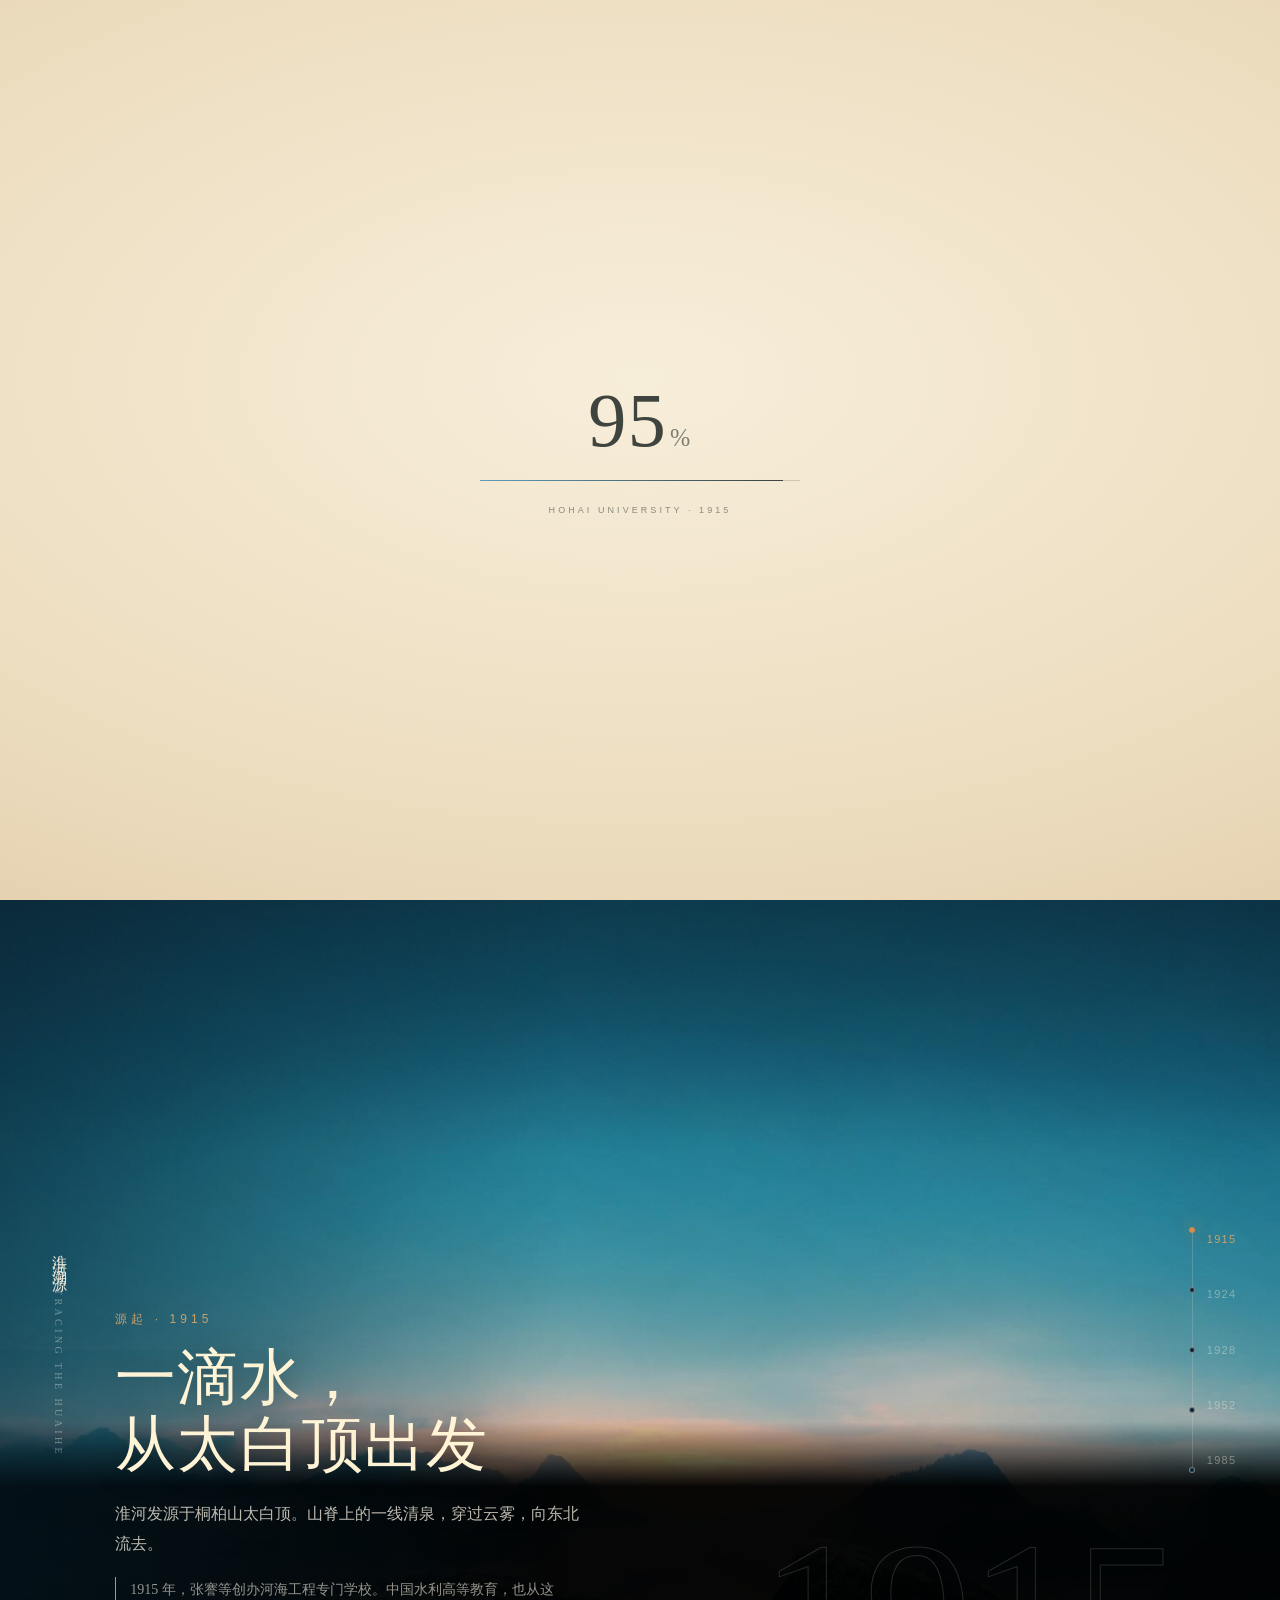
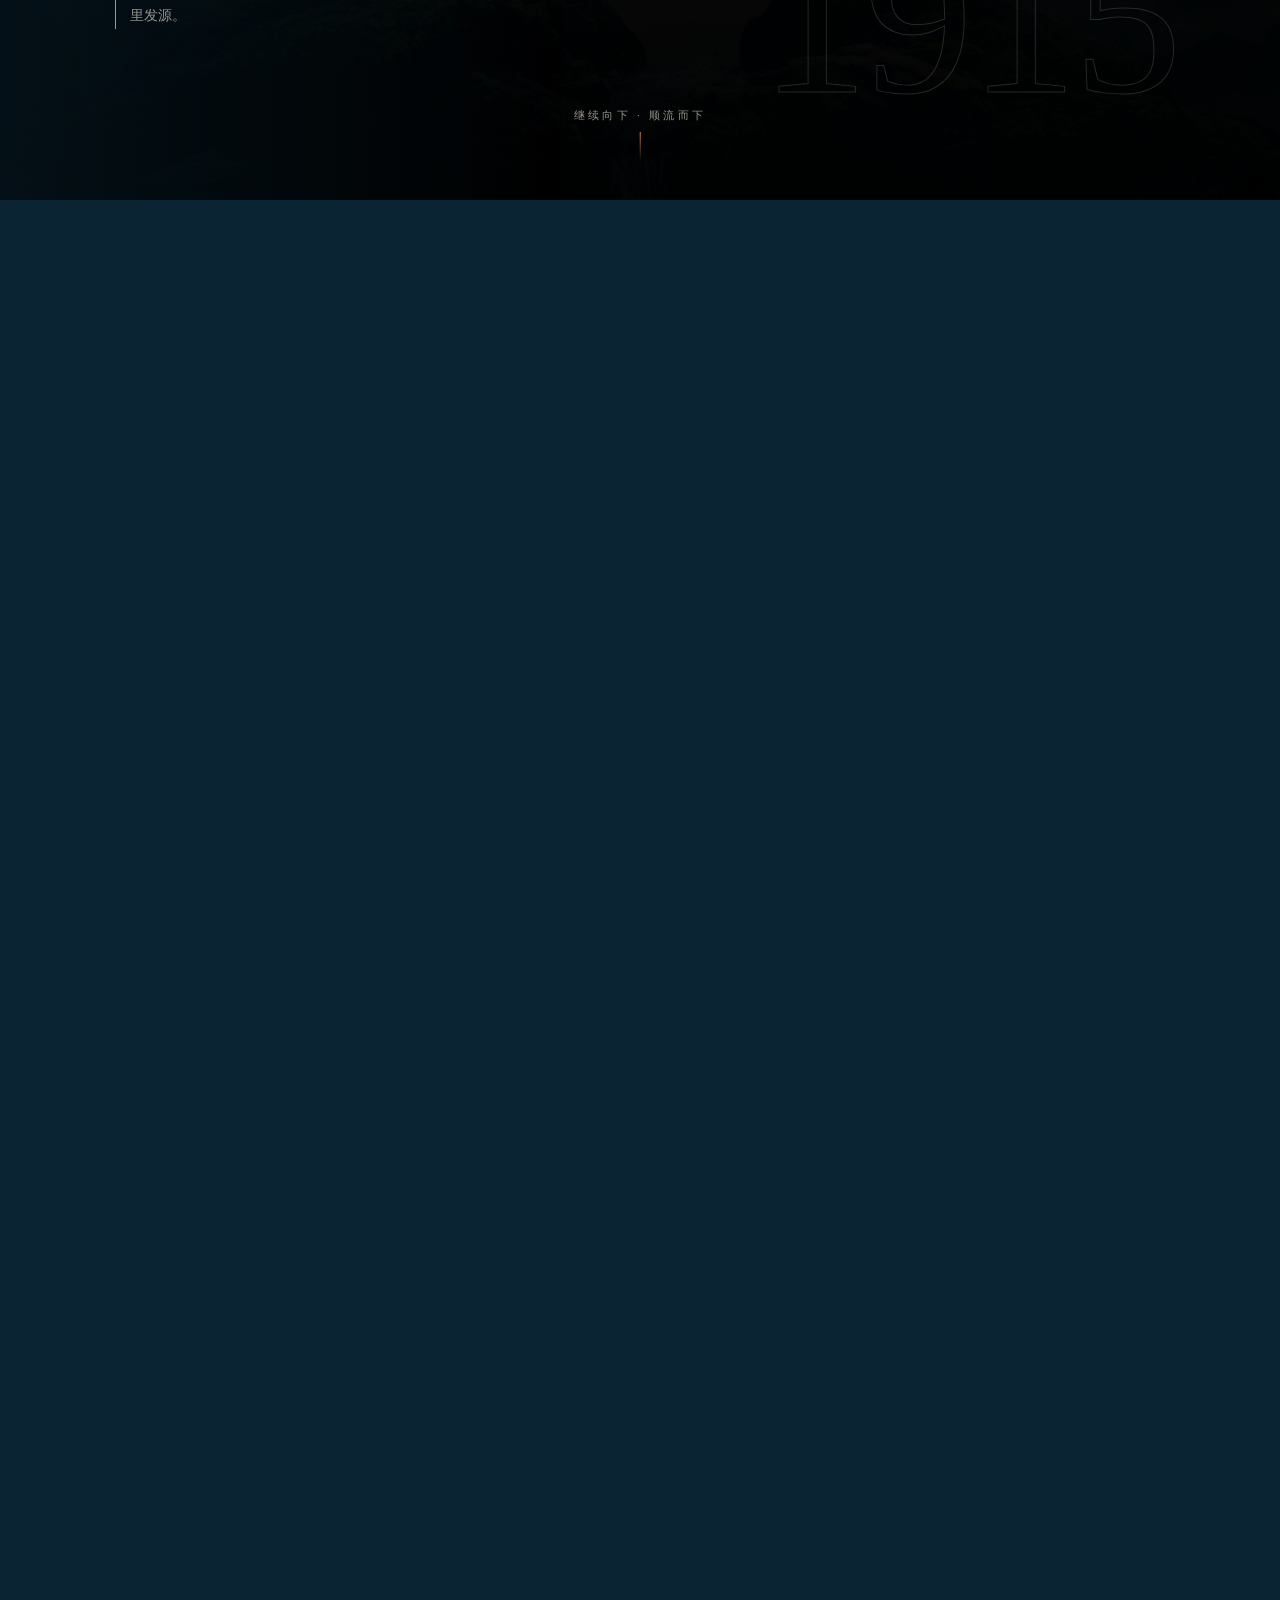
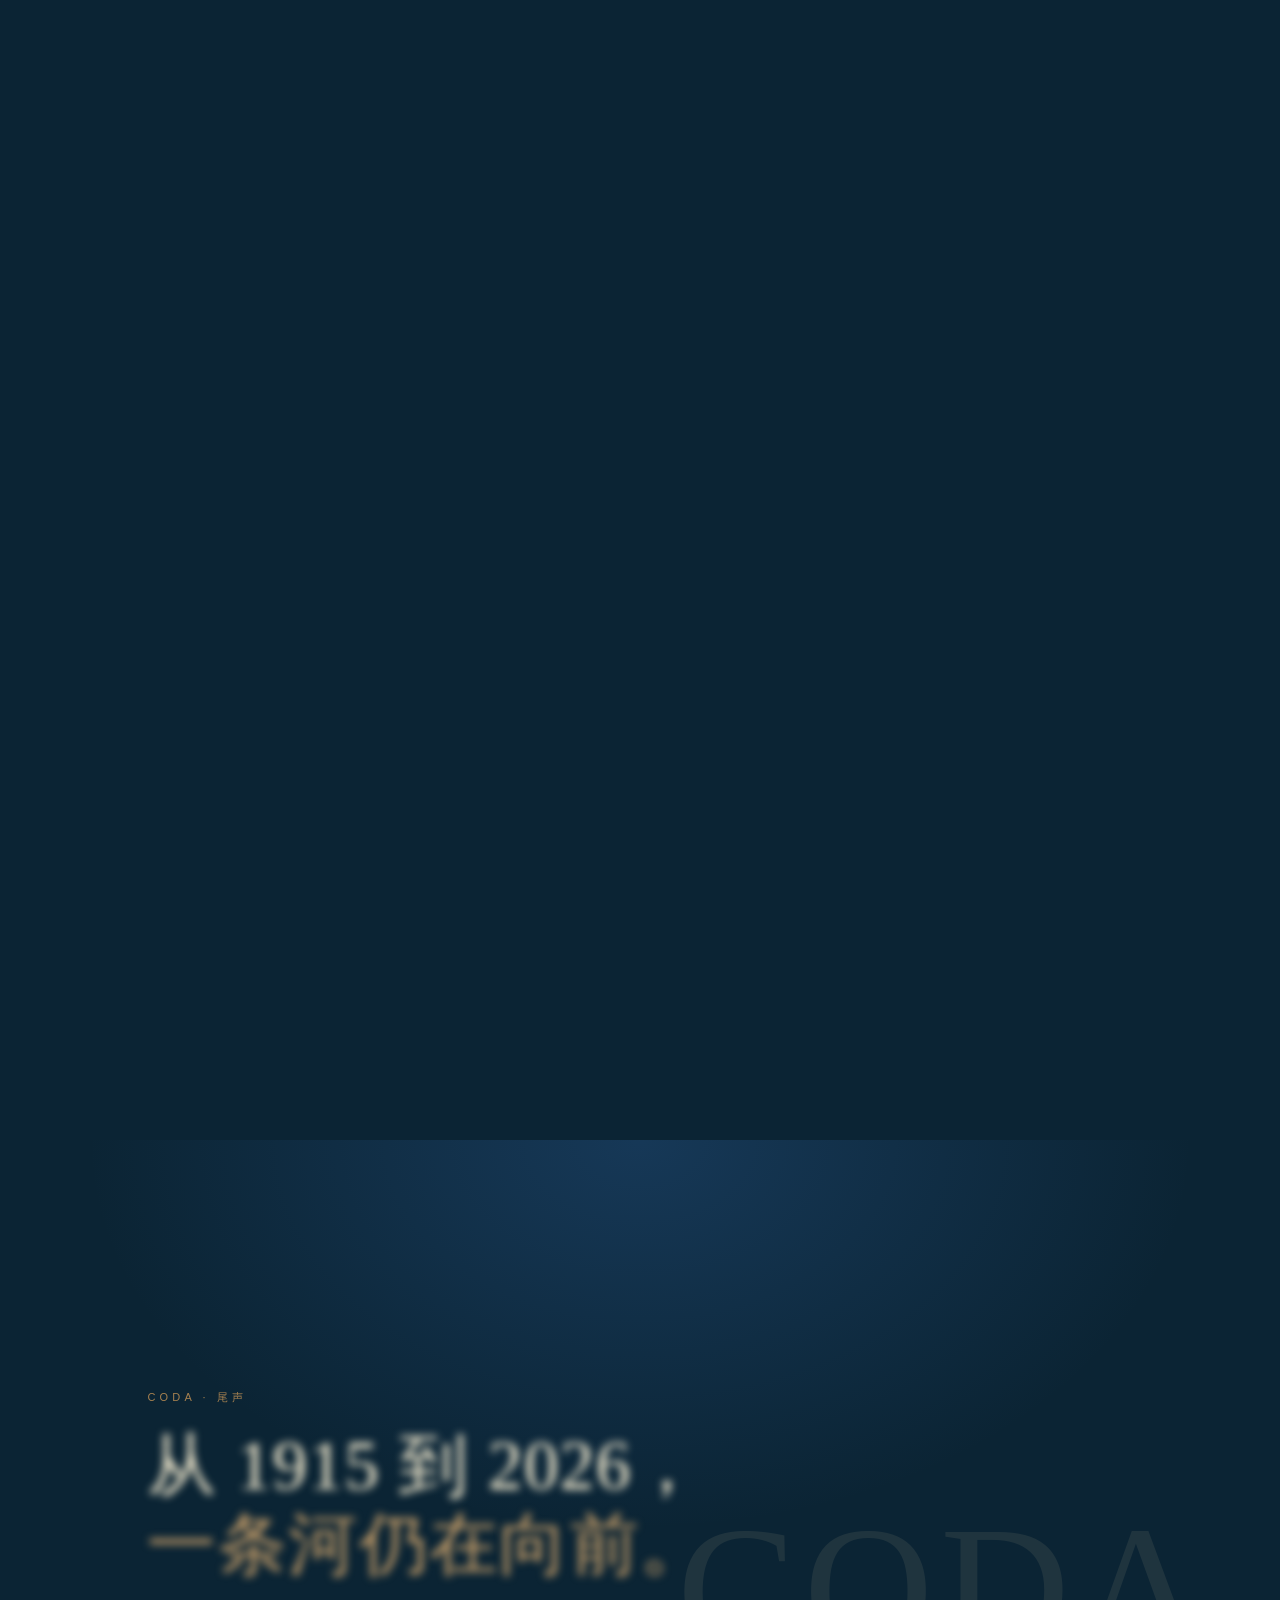
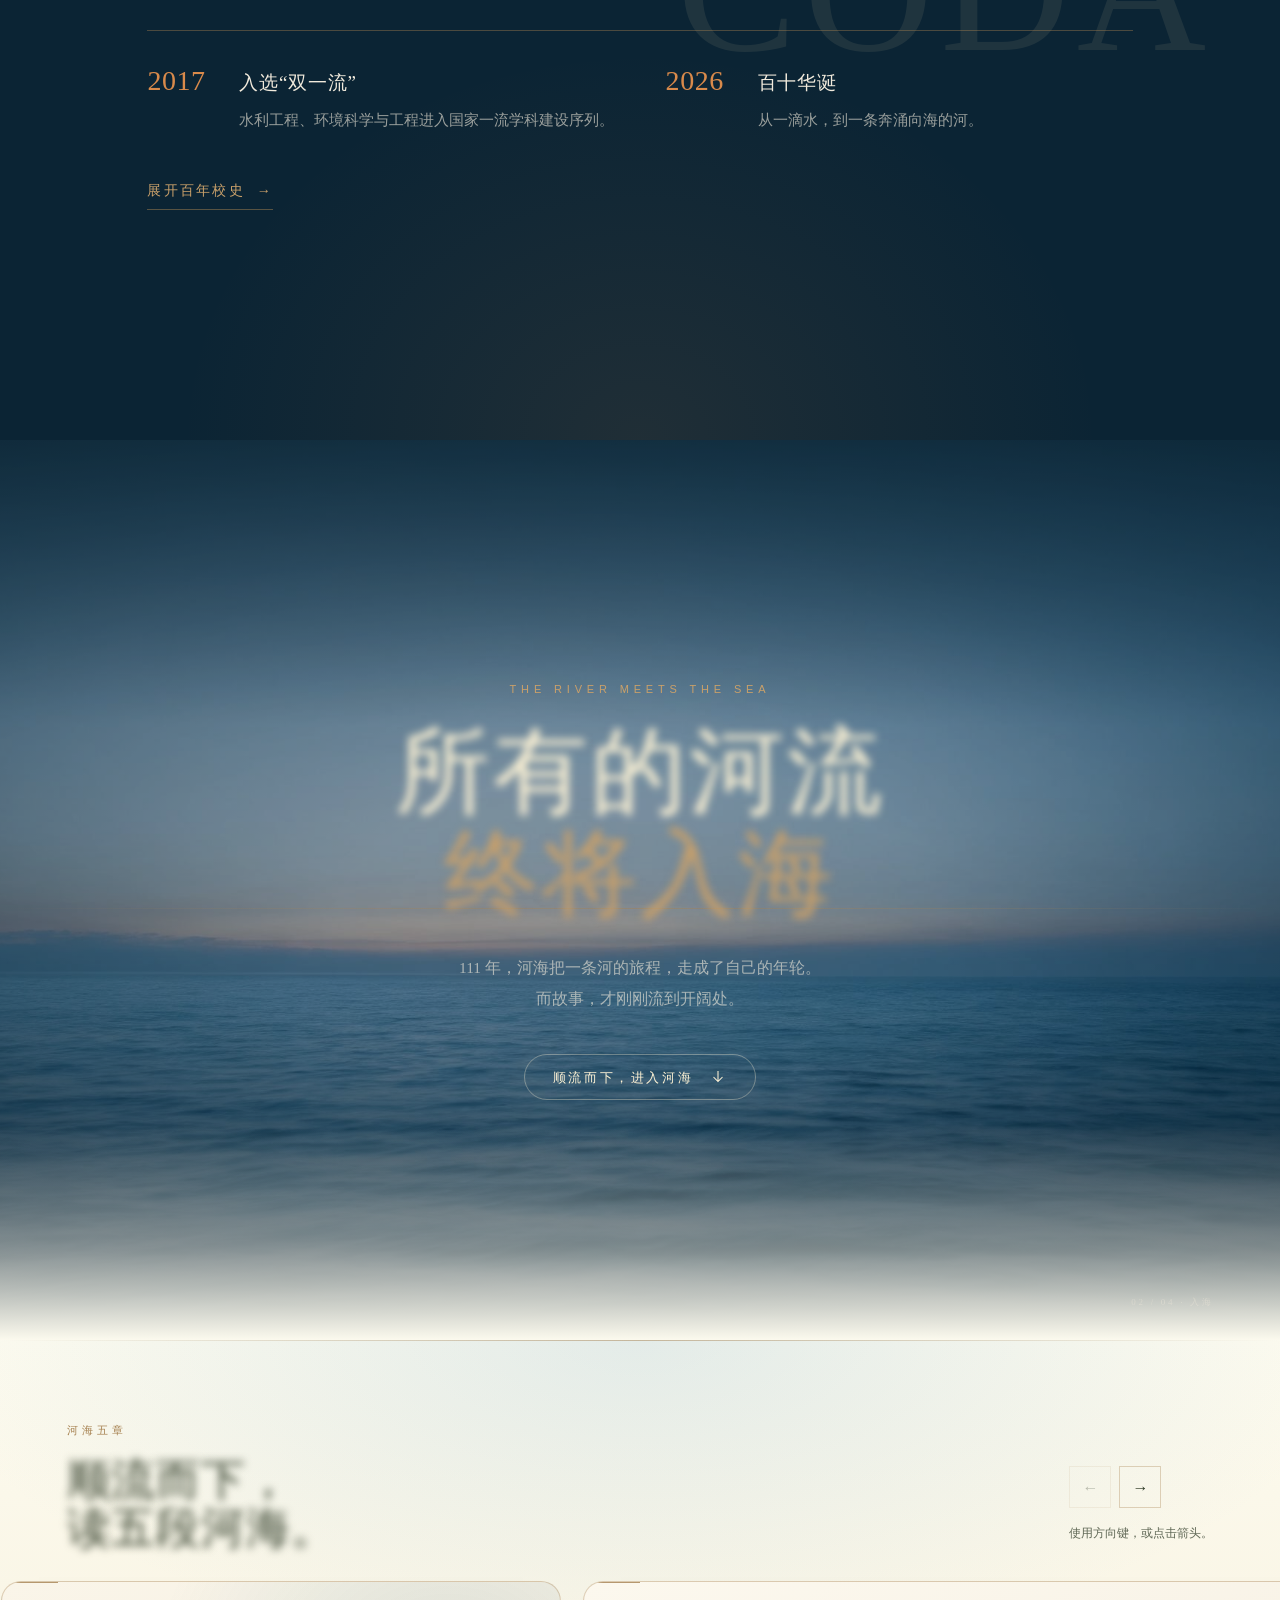
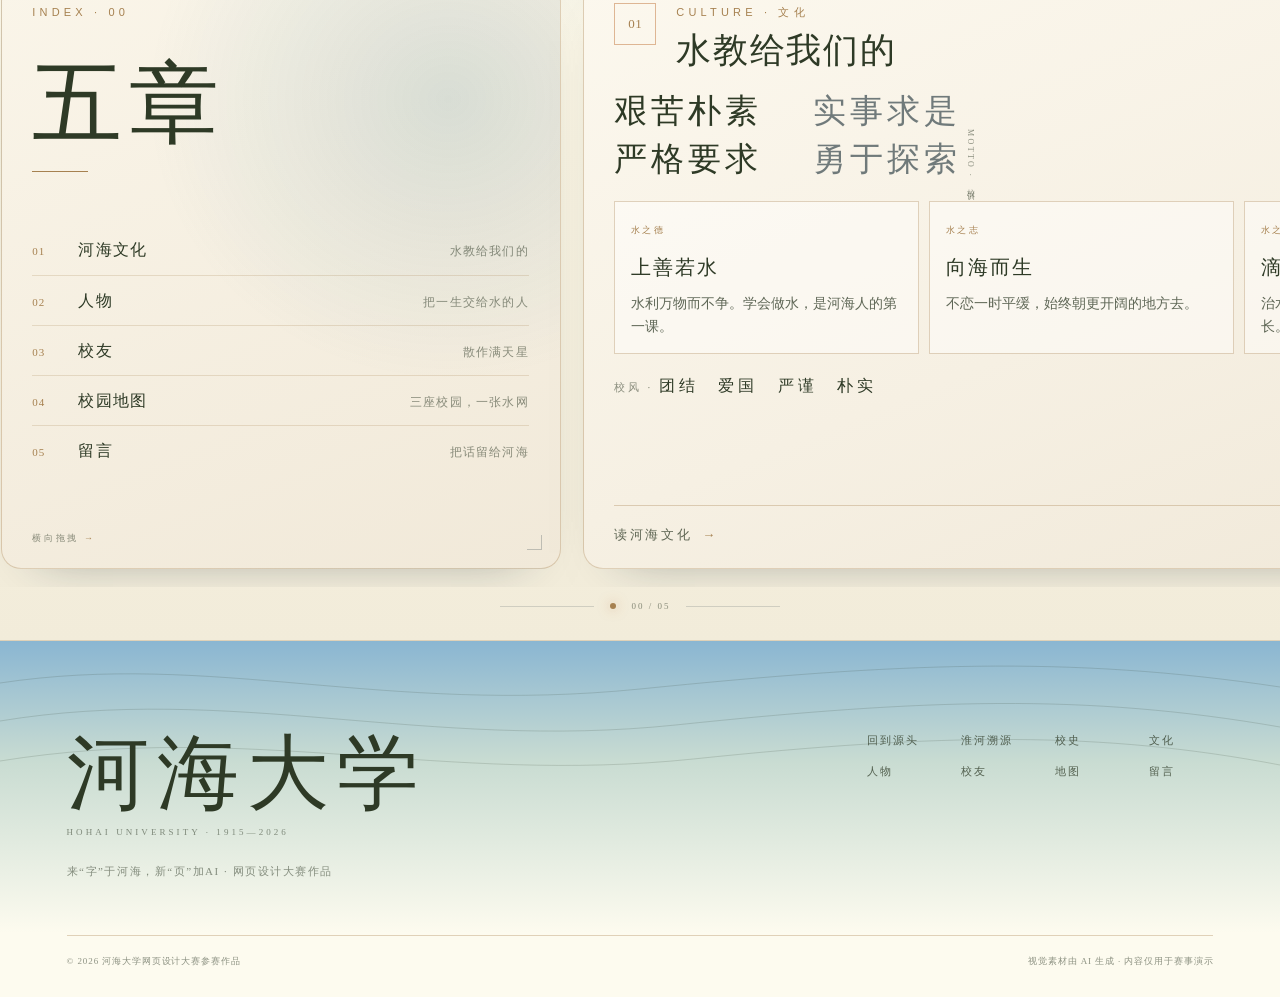
==== index.html @ 05094f61 "fix: 留言板块嵌入模式重新显示河海大学标志" ====
﻿<!DOCTYPE html>
<html lang="zh-CN">
<head>
<meta charset="UTF-8">
<meta name="viewport" content="width=device-width, initial-scale=1, viewport-fit=cover">
<title>河海大学 · 百十河海，向海而生</title>
<meta name="description" content="来『字』于河海，新『页』加AI。以淮河溯源为叙事主线，用一条河的旅程，讲述河海大学百十年的来路与去向。">
<meta name="theme-color" content="#06131c">
<link rel="icon" href="assets/img/emblem.png" type="image/png">
<link rel="stylesheet" href="assets/css/style.css?v=20261107h">
<link rel="stylesheet" href="assets/css/ripple-ui.css">
</head>
<body>

<div class="grain" aria-hidden="true"></div>

<!-- 开场数字加载进度 -->
<div class="intro-loader" id="introLoader" aria-hidden="true">
  <p class="loader-num"><span id="loaderNum">0</span><em>%</em></p>
  <span class="loader-line"><i id="loaderBar"></i></span>
  <p class="loader-label">HOHAI UNIVERSITY · 1915</p>
</div>

<header class="site-head" id="siteHead">
  <a class="brand" href="#intro" data-home aria-label="河海大学 首页">
    <img class="brand-seal" src="assets/img/emblem-white.png" alt="" aria-hidden="true">
    <img class="brand-lockup" src="assets/img/lockup-white.png" alt="河海大学 HOHAI UNIVERSITY">
  </a>

  <nav class="site-nav" id="siteNav" aria-label="主导航">
    <a href="#intro" data-nav="intro" data-home>首页</a>
    <a href="#journey" data-nav="journey">溯流</a>
    <a href="#coda" data-nav="history">校史</a>
    <a href="#panels" data-nav="culture" data-panel="1">文化</a>
    <a href="#panels" data-nav="people" data-panel="2">人物</a>
    <a href="#panels" data-nav="alumni" data-panel="3">校友</a>
    <a href="#panels" data-nav="map" data-panel="4">地图</a>
    <a href="#panels" data-nav="guestbook" data-panel="5">留言</a>
  </nav>

  <button class="nav-toggle" id="navToggle" aria-label="打开导航" aria-expanded="false">
    <span></span><span></span>
  </button>
</header>

<main>

  <!-- ============ 开屏：加载进度 → 预渲染开场视频 → 标题弹入 ============ -->
  <section class="intro" id="intro" aria-label="开屏">
    <div class="intro-paper" aria-hidden="true"></div>

    <!-- 预渲染开场视频：铅笔稿 → 白模 → 实景；播放结束停在最后一帧 -->
    <div class="intro-video-wrap" aria-hidden="true">
      <video class="intro-video" id="introVideo" muted playsinline preload="auto"
             poster="assets/img/opening-poster.jpg" disablepictureinpicture>
        <source src="assets/video/opening.mp4" type="video/mp4">
      </video>
    </div>

    <!-- 收官：视频末帧之上，校门实景照片缓缓渐显 -->
    <div class="intro-still" aria-hidden="true">
      <img src="assets/img/gate-photo.jpg" alt="">
    </div>

    <!-- 景深：取景带上下虚化 + 暗角，保留早期版本的浅景深观感 -->
    <div class="intro-dof" aria-hidden="true"></div>

    <!-- 校门前广场的水波纹：透视压扁的椭圆涟漪环 -->
    <div class="intro-plaza" aria-hidden="true">
      <span style="--cx:38%;--cy:2%;--d:0s"></span>
      <span style="--cx:52%;--cy:10%;--d:.5s"></span>
      <span style="--cx:47%;--cy:16%;--d:.9s"></span>
      <span style="--cx:56%;--cy:6%;--d:1.8s"></span>
      <span style="--cx:60%;--cy:22%;--d:2.3s"></span>
      <span style="--cx:65%;--cy:28%;--d:2.7s"></span>
      <span style="--cx:43%;--cy:38%;--d:3.5s"></span>
    </div>

    <h1 class="intro-wordmark">HOHAI UNIVERSITY</h1>

    <div class="intro-foot">
      <p class="intro-meta">01 / 04 · 溯源</p>
    </div>
  </section>

  <!-- ============ 淮河溯源：滚动叙事 ============ -->
  <section class="journey" id="journey" aria-label="淮河溯源叙事">
    <div class="journey-sticky">

      <div class="scene-stack" aria-hidden="true">
        <div class="scene is-on" data-scene="0" style="background-image:url('assets/img/scene-source.jpg')"></div>
        <div class="scene" data-scene="1" style="background-image:url('assets/img/scene-mountain.jpg')"></div>
        <div class="scene" data-scene="2" style="background-image:url('assets/img/scene-town.jpg')"></div>
        <div class="scene" data-scene="3" style="background-image:url('assets/img/scene-delta.jpg')"></div>
        <div class="scene" data-scene="4" style="background-image:url('assets/img/sea.jpg')"></div>
      </div>

      <canvas id="water" class="water" aria-hidden="true"></canvas>
      <div class="journey-vignette" aria-hidden="true"></div>

      <div class="chapter-mark" aria-hidden="true">
        <span class="chapter-cn">淮河溯源</span>
        <span class="chapter-en">TRACING THE HUAIHE</span>
      </div>

      <div class="scene-copies" id="sceneCopies">
        <article class="scene-copy is-on" data-copy="0">
          <p class="eyebrow">源起 · 1915</p>
          <h2 data-split>一滴水，<br>从太白顶出发</h2>
          <p class="lede" data-split data-split-delay="220">淮河发源于桐柏山太白顶。山脊上的一线清泉，穿过云雾，向东北流去。</p>
          <p class="note">1915 年，张謇等创办河海工程专门学校。中国水利高等教育，也从这里发源。</p>
        </article>

        <article class="scene-copy" data-copy="1">
          <p class="eyebrow">奔流 · 1924</p>
          <h2 data-split>河出伏流，<br>一泻千里</h2>
          <p class="lede" data-split data-split-delay="220">水穿过山谷，汇入支流。一条河真正成为一条河，是在它学会汇聚之后。</p>
          <p class="note">1924 年，学校改名为河海工科大学，成为中国第一所培养水利人才的高等工科大学。</p>
        </article>

        <article class="scene-copy" data-copy="2">
          <p class="eyebrow">汇流 · 1928</p>
          <h2 data-split>大江大河，<br>各有其源</h2>
          <p class="lede" data-split data-split-delay="220">河到了城下，速度慢下来。它开始记住岸边的灯，和灯下的人。</p>
          <p class="note">1928 年，学校并入国立中央大学并设水利系。水利教育的血脉，在综合大学里继续奔流。</p>
        </article>

        <article class="scene-copy" data-copy="3">
          <p class="eyebrow">汇聚 · 1952</p>
          <h2 data-split>百川归海，<br>支流成主流</h2>
          <p class="lede" data-split data-split-delay="220">河汊散开，芦苇起伏。淡水与咸水相遇的地方，是所有支流重新汇合的地方。</p>
          <p class="note">1952 年全国院系调整，多所高校水利系汇聚南京，华东水利学院由此成立。</p>
        </article>

        <article class="scene-copy" data-copy="4">
          <p class="eyebrow">向海 · 1985</p>
          <h2 data-split>以水为名，<br>向海而生</h2>
          <p class="lede" data-split data-split-delay="220">一滴水只有汇入大海，才知道自己原来可以这么大。</p>
          <p class="note">1985 年，恢复河海大学校名。从专门学校到综合性水利大学，七十年走成一条河。</p>
        </article>
      </div>

      <div class="year-ghost" id="yearGhost" aria-hidden="true">1915</div>

      <aside class="journey-rail" aria-hidden="true">
        <div class="rail-track">
          <i class="rail-fill" id="railFill"></i>
          <span class="rail-dot is-on" data-dot="0"></span>
          <span class="rail-dot" data-dot="1"></span>
          <span class="rail-dot" data-dot="2"></span>
          <span class="rail-dot" data-dot="3"></span>
          <span class="rail-dot" data-dot="4"></span>
        </div>
        <div class="rail-years">
          <span data-year="0">1915</span>
          <span data-year="1">1924</span>
          <span data-year="2">1928</span>
          <span data-year="3">1952</span>
          <span data-year="4">1985</span>
        </div>
      </aside>

      <div class="journey-hint" aria-hidden="true">
        <span>继续向下 · 顺流而下</span>
        <i></i>
      </div>

    </div>
  </section>

  <!-- ============ 溯流尾声：2017 / 2026 ============ -->
  <section class="journey-coda" id="coda" aria-label="溯流尾声">
    <span class="section-word" aria-hidden="true">Coda</span>
    <div class="coda-inner reveal">
      <p class="section-kicker">CODA · 尾声</p>
      <h2 data-split>从 1915 到 2026，<br><em>一条河仍在向前。</em></h2>
      <ol class="coda-list">
        <li>
          <span class="coda-year">2017</span>
          <div>
            <h3>入选“双一流”</h3>
            <p>水利工程、环境科学与工程进入国家一流学科建设序列。</p>
          </div>
        </li>
        <li class="is-now">
          <span class="coda-year">2026</span>
          <div>
            <h3>百十华诞</h3>
            <p>从一滴水，到一条奔涌向海的河。</p>
          </div>
        </li>
      </ol>
      <a class="coda-link" href="detail.html?section=history">展开百年校史 <span aria-hidden="true">→</span></a>
    </div>
  </section>

  <!-- ============ 入海 ============ -->
  <section class="ocean" id="ocean" aria-label="入海">
    <div class="ocean-bg" aria-hidden="true"></div>
    <div class="ocean-copy reveal">
      <p class="ocean-kicker">THE RIVER MEETS THE SEA</p>
      <h2 data-split>所有的河流<br><em>终将入海</em></h2>
      <p class="ocean-desc">111 年，河海把一条河的旅程，走成了自己的年轮。<br>而故事，才刚刚流到开阔处。</p>
      <a class="ocean-cta btn-duo" href="#panels">
        <span class="duo">
          <span class="duo-a">顺流而下，进入河海</span>
          <span class="duo-b" aria-hidden="true">顺流而下，进入河海</span>
        </span>
        <svg viewBox="0 0 24 24" aria-hidden="true"><path d="M12 4v14M6 12l6 6 6-6" fill="none" stroke="currentColor" stroke-width="1.4"/></svg>
      </a>
    </div>
    <div class="ocean-foot" aria-hidden="true">02 / 04 · 入海</div>
  </section>

  <!-- ============ 五章 ============ -->
  <section class="panels" id="panels" aria-label="河海五章">
    <div class="panels-head reveal">
      <div>
        <p class="section-kicker">河海五章</p>
        <h2 data-split>顺流而下，<br>读五段河海。</h2>
      </div>
      <div class="panels-side">
        <div class="rail-arrows">
          <button class="rail-arrow" id="railPrev" aria-label="上一块">←</button>
          <button class="rail-arrow" id="railNext" aria-label="下一块">→</button>
        </div>
        <p>使用方向键，或点击箭头。</p>
      </div>
    </div>

    <div class="rail-wrap" id="railWrap">
      <span class="edge-cue edge-cue--left" aria-hidden="true">←</span>
      <span class="edge-cue edge-cue--right" aria-hidden="true">→</span>
      <div class="rail" id="rail" tabindex="0" aria-label="河海五章横向浏览">

        <!-- 00 索引 -->
        <article class="panel panel-index" data-index="0">
          <div class="panel-inner">
            <p class="panel-kicker">INDEX · 00</p>
            <h2 class="index-title">五章</h2>
            <ol class="index-list">
              <li><a href="#panels" data-goto="1"><span>01</span>河海文化<em>水教给我们的</em></a></li>
              <li><a href="#panels" data-goto="2"><span>02</span>人物<em>把一生交给水的人</em></a></li>
              <li><a href="#panels" data-goto="3"><span>03</span>校友<em>散作满天星</em></a></li>
              <li><a href="#panels" data-goto="4"><span>04</span>校园地图<em>三座校园，一张水网</em></a></li>
              <li><a href="#panels" data-goto="5"><span>05</span>留言<em>把话留给河海</em></a></li>
            </ol>
            <p class="index-hint">横向拖拽 <span aria-hidden="true">→</span></p>
          </div>
        </article>

        <!-- 01 文化 -->
        <article class="panel panel-culture" data-index="1">
          <div class="panel-inner">
            <header class="panel-head">
              <span class="panel-no">01</span>
              <div>
                <p class="panel-kicker">CULTURE · 文化</p>
                <h2>水教给我们的</h2>
              </div>
            </header>

            <div class="motto">
              <p class="motto-line">艰苦朴素</p>
              <p class="motto-line">实事求是</p>
              <p class="motto-line">严格要求</p>
              <p class="motto-line">勇于探索</p>
              <span class="motto-en">MOTTO · 校训</span>
            </div>

            <div class="culture-grid">
              <div class="culture-card">
                <span class="cc-no">水之德</span>
                <h3>上善若水</h3>
                <p>水利万物而不争。学会做水，是河海人的第一课。</p>
              </div>
              <div class="culture-card">
                <span class="cc-no">水之志</span>
                <h3>向海而生</h3>
                <p>不恋一时平缓，始终朝更开阔的地方去。</p>
              </div>
              <div class="culture-card">
                <span class="cc-no">水之恒</span>
                <h3>滴水穿石</h3>
                <p>治水是百年的事。河海人习惯把目光放得很长。</p>
              </div>
            </div>

            <p class="culture-spirit">校风 · <em>团结　爱国　严谨　朴实</em></p>

            <footer class="panel-foot">
              <a href="detail.html?section=culture">读河海文化 <span aria-hidden="true">→</span></a>
            </footer>
          </div>
        </article>

        <!-- 02 人物 -->
        <article class="panel panel-people" data-index="2">
          <div class="panel-inner">
            <header class="panel-head">
              <span class="panel-no">02</span>
              <div>
                <p class="panel-kicker">PEOPLE · 人物</p>
                <h2>把一生交给水的人</h2>
              </div>
            </header>

            <div class="people-grid">
              <article class="person">
                <p class="person-life">1853 — 1926</p>
                <h3>张謇</h3>
                <p class="person-role">实业家 · 教育家 · 创办者</p>
                <p>1915 年创办河海工程专门学校，开中国水利高等教育之先河。</p>
              </article>
              <article class="person">
                <p class="person-life">1912 — 2006</p>
                <h3>严恺</h3>
                <p class="person-role">水利工程学家 · 两院院士</p>
                <p>河海大学名誉校长。把一生交给江河，也把严谨留给后来者。</p>
              </article>
              <article class="person">
                <p class="person-life">1911 — 2001</p>
                <h3>徐芝纶</h3>
                <p class="person-role">力学家 · 中国科学院院士</p>
                <p>中国弹性力学与有限元研究的奠基者之一，著有《弹性力学》。</p>
              </article>
              <article class="person">
                <p class="person-life">1900 — 1976</p>
                <h3>张闻天</h3>
                <p class="person-role">河海校友 · 革命家</p>
                <p>1917 年入河海工程专门学校。从这里出发，走向更广阔的中国。</p>
              </article>
            </div>

            <footer class="panel-foot">
              <a href="detail.html?section=people">走近河海人物 <span aria-hidden="true">→</span></a>
            </footer>
          </div>
        </article>

        <!-- 03 校友 -->
        <article class="panel panel-alumni" data-index="3">
          <div class="panel-inner">
            <header class="panel-head">
              <span class="panel-no">03</span>
              <div>
                <p class="panel-kicker">ALUMNI · 校友</p>
                <h2>散作满天星</h2>
              </div>
            </header>

            <div class="alumni-stats">
              <div><strong>110</strong><span>年办学</span></div>
              <div><strong>30万<sup>+</sup></strong><span>毕业生</span></div>
              <div><strong>30<sup>余</sup></strong><span>位两院院士</span></div>
            </div>

            <div class="alumni-list">
              <article>
                <h3>沈珠江</h3>
                <p class="alumni-field">岩土工程 · 中国科学院院士</p>
                <p>把土力学写进中国大地，参与多项重大水利与土木工程。</p>
              </article>
              <article>
                <h3>张建云</h3>
                <p class="alumni-field">水文水资源 · 中国工程院院士</p>
                <p>长期从事水文预报与水资源研究，守护江河安澜。</p>
              </article>
              <article>
                <h3>钮新强</h3>
                <p class="alumni-field">水利工程设计 · 中国工程院院士</p>
                <p>三峡、南水北调等国家重大工程的设计者与建设者。</p>
              </article>
            </div>

            <p class="alumni-line">他们从西康路出发，把“河海”两个字，写进了中国的江河湖海。</p>

            <footer class="panel-foot">
              <a href="detail.html?section=alumni">更多校友故事 <span aria-hidden="true">→</span></a>
            </footer>
          </div>
        </article>

        <!-- 04 地图 -->
        <article class="panel panel-map" data-index="4">
          <div class="panel-inner">
            <header class="panel-head">
              <span class="panel-no">04</span>
              <div>
                <p class="panel-kicker">CAMPUS · 地图</p>
                <h2>三座校园，一张水网</h2>
              </div>
            </header>

            <div class="map-grid">
              <div class="map-canvas" aria-label="校园交互地图">
                <img class="map-bg" src="assets/img/map-satellite.jpg?v=3" alt="" aria-hidden="true">

                <button class="map-pin is-active" data-campus="0" style="left:18%;top:46%" aria-label="西康路校区">
                  <i></i><span>西康路</span>
                </button>
                <button class="map-pin" data-campus="1" style="left:17%;top:62%" aria-label="江宁校区">
                  <i></i><span>江宁</span>
                </button>
                <button class="map-pin" data-campus="2" style="left:68%;top:87%" aria-label="常州校区">
                  <i></i><span>常州</span>
                </button>
              </div>

              <div class="campus-card" id="campusCard">
                <div class="campus-photo">
                  <img id="campusImg" src="assets/img/campus-gate.jpg?v=2" alt="西康路校区校门">
                </div>
                <div class="campus-copy">
                  <h3 id="campusName">西康路校区</h3>
                  <p class="campus-loc" id="campusLoc">南京 · 鼓楼 · 西康路 1 号</p>
                  <p id="campusDesc">百年的起点。校门、水利馆与梧桐，把河海的时间折叠在这一条路上。</p>
                  <p class="campus-tag" id="campusTag">百年主校区 · 校史原点</p>
                </div>
              </div>
            </div>

            <footer class="panel-foot">
              <span class="foot-note">点击地图上的光点，切换校区</span>
            </footer>
          </div>
        </article>

        <!-- 05 留言 -->
        <article class="panel panel-guestbook" data-index="5">
          <div class="panel-inner">
            <header class="panel-head">
              <span class="panel-no">05</span>
              <div>
                <p class="panel-kicker">GUESTBOOK · 留言</p>
                <h2>把话留给河海</h2>
              </div>
            </header>

            <iframe class="wall-frame" src="guestbook.html?embed=1&v=20261107d" title="河海留言墙" loading="lazy"></iframe>

            <footer class="panel-foot">
              <span class="foot-note">悬停可暂停 · 留言墙上流动的照片式证言</span>
            </footer>
          </div>
        </article>

      </div>
    </div>

    <div class="rail-progress" aria-hidden="true">
      <i id="railProgress"></i>
      <span id="railIndex">00 / 05</span>
    </div>
  </section>

</main>

<footer class="site-foot">
  <svg class="foot-waves" viewBox="0 0 1440 150" preserveAspectRatio="none" aria-hidden="true">
    <path d="M0 42 C 240 10, 430 74, 720 48 S 1200 14, 1440 46"/>
    <path d="M0 80 C 260 42, 480 110, 760 84 S 1220 52, 1440 86"/>
    <path d="M0 120 C 280 80, 500 144, 780 118 S 1240 90, 1440 124"/>
  </svg>
  <div class="foot-top">
    <div class="foot-brand">
      <p class="foot-word">河海大学</p>
      <p class="foot-en">HOHAI UNIVERSITY · 1915—2026</p>
      <p class="foot-note">来“字”于河海，新“页”加AI · 网页设计大赛作品</p>
    </div>
    <nav class="foot-nav" aria-label="页脚快速导航">
      <a href="#intro">回到源头</a>
      <a href="#journey">淮河溯源</a>
      <a href="#coda">校史</a>
      <a href="#panels" data-foot-goto="1">文化</a>
      <a href="#panels" data-foot-goto="2">人物</a>
      <a href="#panels" data-foot-goto="3">校友</a>
      <a href="#panels" data-foot-goto="4">地图</a>
      <a href="#panels" data-foot-goto="5">留言</a>
    </nav>
  </div>
  <div class="foot-bottom">
    <span>© 2026 河海大学网页设计大赛参赛作品</span>
    <span>视觉素材由 AI 生成 · 内容仅用于赛事演示</span>
  </div>
</footer>

<div class="toast" id="toast" role="status" aria-live="polite"></div>

<script src="assets/js/water.js"></script>
<script src="assets/js/app.js?v=20261107c"></script>
</body>
</html>
---- assets/css/style.css ----
/* =========================================================
   河海大学 · 百十河海，向海而生
   Design tokens: 三种主色 —— 墨蓝 / 河海青 / 暖橙 + 纸白
   ========================================================= */

:root {
  --ink: #0b2434;
  --ink-2: #102b3d;
  --navy: #163f54;
  --teal: #1f6579;
  --teal-2: #3a93a6;
  --paper: #f1eadc;
  --amber: #d98a4b;
  --amber-soft: rgba(217, 138, 75, .18);

  /* Belgrade Arbor 令牌：奶油-暖金大地色 + 橄榄绿辅助 */
  --vanilla: #fdfbef;        /* 亮色页底 */
  --cream: #fff4d6;          /* 深色影像上的文字 */
  --cream-dark: #ccbf99;     /* 影像上的区段巨字 */
  --sand: #f4f0db;           /* 深色影像上的正文 */
  --golden: #a68150;         /* 发丝线、标签、眉标 */
  --golden-soft: rgba(166, 129, 80, .4);
  --golden-bright: #c9a06a;  /* 深色底上的金色文字 */
  --sage: #60735c;           /* 边框、主按钮、焦点 */
  --sage-deep: #49553f;

  --text: rgba(241, 234, 220, .88);
  --text-2: rgba(241, 234, 220, .62);
  --muted: rgba(241, 234, 220, .42);
  --line: rgba(241, 234, 220, .14);

  /* 纸感亮色主题令牌：只用于六章 / 页脚 / 详情页等亮色作用域 */
  --day-bg: #fdfbef;
  --day-bg-2: #f8f3e2;
  --day-bg-3: #f0e9d4;
  --day-card: rgba(255, 255, 255, .5);
  --day-card-2: rgba(255, 255, 255, .66);
  --day-ink: #2e3a26;
  --day-ink-2: rgba(46, 58, 38, .76);
  --day-muted: rgba(46, 58, 38, .54);
  --day-line: rgba(166, 129, 80, .34);
  --day-amber: #a68150;
  --day-amber-deep: #86613a;

  --serif: "Times New Roman", "Songti SC", "STSong", "SimSun", serif;
  --sans: "Times New Roman", "Songti SC", "STSong", "SimSun", serif;
  --kai: "Times New Roman", "Kaiti SC", "STKaiti", "KaiTi", serif;
  --ui: "Segoe UI", "Helvetica Neue", Arial, "PingFang SC", "Microsoft YaHei", sans-serif;

  --ease: cubic-bezier(.16, 1, .3, 1);
  --ease-2: cubic-bezier(.65, 0, .35, 1);
  --ease-power: cubic-bezier(.455, .03, .515, .955);

  --r-pill: 1.75rem;
  --r-frame: 1.25rem;
  --glass: rgba(0, 120, 194, .86);   /* 河海蓝 */

  --pad: clamp(20px, 5.2vw, 84px);
}

* { box-sizing: border-box; }

html {
  scroll-behavior: smooth;
  background: var(--ink);
}

body {
  margin: 0;
  background: var(--ink);
  color: var(--text);
  font-family: var(--sans);
  font-size: 15px;
  line-height: 1.7;
  -webkit-font-smoothing: antialiased;
  text-rendering: optimizeLegibility;
  overflow-x: hidden;
}

body.is-locked { overflow: hidden; }

::selection { background: var(--amber); color: var(--ink); }

a { color: inherit; text-decoration: none; }
button, input, textarea { font: inherit; color: inherit; }
button { background: none; border: 0; cursor: pointer; }
img { display: block; max-width: 100%; }
h1, h2, h3, p, ol, ul { margin: 0; }
ol, ul { padding: 0; list-style: none; }

:focus-visible {
  outline: 1px solid var(--amber);
  outline-offset: 4px;
}

/* 胶片颗粒 */
.grain {
  position: fixed;
  inset: -50%;
  z-index: 90;
  pointer-events: none;
  opacity: .05;
  background-image: url("data:image/svg+xml,%3Csvg xmlns='http://www.w3.org/2000/svg' width='180' height='180'%3E%3Cfilter id='n'%3E%3CfeTurbulence type='fractalNoise' baseFrequency='.82' numOctaves='3' stitchTiles='stitch'/%3E%3C/filter%3E%3Crect width='180' height='180' filter='url(%23n)'/%3E%3C/svg%3E");
  animation: grainShift 8s steps(4) infinite;
}

@keyframes grainShift {
  0%, 100% { transform: translate(0, 0); }
  25% { transform: translate(-2%, 1.5%); }
  50% { transform: translate(1.5%, -2%); }
  75% { transform: translate(-1%, -1%); }
}

/* =========================================================
   顶部导航：悬浮玻璃胶囊（Belgrade Arbor 浮岛导航）
   ========================================================= */

.site-head {
  position: fixed;
  top: 14px;
  left: 50%;
  transform: translateX(-50%);
  width: min(980px, calc(100% - 28px));
  z-index: 60;
  display: flex;
  align-items: center;
  justify-content: space-between;
  gap: 18px;
  height: 58px;
  padding: 0 14px 0 18px;
  background: var(--glass);
  backdrop-filter: blur(16px) saturate(1.1);
  -webkit-backdrop-filter: blur(16px) saturate(1.1);
  border: 1px solid rgba(255, 244, 214, .28);
  border-radius: var(--r-pill);
  box-shadow: 0 24px 60px -34px rgba(2, 10, 16, .85);
  transition: background .5s var(--ease), border-color .5s var(--ease), height .5s var(--ease), top .5s var(--ease);
}

.site-head::before { content: none; }

.site-head.is-scrolled {
  top: 8px;
  height: 52px;
  background: rgba(0, 99, 163, .92);
  border-color: rgba(255, 244, 214, .34);
}
.site-head.is-scrolled::before { opacity: 0; }

.brand {
  position: relative;
  z-index: 1;
  display: flex;
  align-items: center;
  gap: 10px;
  flex: 0 0 auto;
  padding-right: 16px;
  border-right: 1px solid rgba(255, 244, 214, .24);
}

.brand-seal {
  width: 34px;
  height: 34px;
  object-fit: contain;
  opacity: .95;
  filter: drop-shadow(0 0 10px rgba(120, 200, 230, .18)) brightness(1.12);
  transition: transform .6s var(--ease);
}
.brand:hover .brand-seal { transform: rotate(-6deg) scale(1.04); }

.brand-lockup {
  display: block;
  height: 30px;
  width: auto;
  filter: drop-shadow(0 0 8px rgba(10, 40, 80, .25));
}

.site-nav {
  position: relative;
  z-index: 1;
  display: flex;
  align-items: center;
  gap: clamp(10px, 1.4vw, 22px);
}

.site-nav a {
  position: relative;
  font-family: var(--ui);
  font-size: 13px;
  letter-spacing: .1em;
  color: rgba(255, 244, 214, .74);
  padding: 5px 0;
  transition: color .35s;
}
.site-nav a::after {
  content: "";
  position: absolute;
  left: 0; bottom: 0;
  width: 100%; height: 1px;
  background: rgba(255, 244, 214, .85);
  transform: scaleX(0);
  transform-origin: left;
  transition: transform .45s var(--ease);
}
.site-nav a:hover, .site-nav a.is-active { color: var(--cream); }
.site-nav a:hover::after, .site-nav a.is-active::after { transform: scaleX(1); }

.nav-toggle {
  display: none;
  position: relative;
  z-index: 2;
  width: 40px; height: 40px;
  flex-direction: column;
  justify-content: center;
  align-items: flex-end;
  gap: 6px;
}
.nav-toggle span {
  display: block;
  height: 1px;
  width: 24px;
  background: var(--paper);
  transition: transform .4s var(--ease), width .4s;
}
.nav-toggle[aria-expanded="true"] span:first-child { transform: translateY(3.5px) rotate(45deg); }
.nav-toggle[aria-expanded="true"] span:last-child { transform: translateY(-3.5px) rotate(-45deg); }

/* =========================================================
   开场数字加载进度
   ========================================================= */

.intro-loader {
  position: fixed;
  inset: 0;
  z-index: 95;
  display: flex;
  flex-direction: column;
  align-items: center;
  justify-content: center;
  gap: 22px;
  background:
    radial-gradient(120% 90% at 50% 42%, #f7eeda 0%, #ecdcbe 58%, #dcc5a2 100%);
  transition: opacity .5s var(--ease), visibility 0s linear .5s;
}
.intro-loader.is-done {
  opacity: 0;
  visibility: hidden;
  pointer-events: none;
}
/* 加载期间锁定滚动，与 Belgrade Arbor 的开场壳层一致 */
body.is-loading { overflow: hidden; }
body.is-playing { overflow: hidden; }
.loader-num {
  font-family: var(--serif);
  font-size: clamp(38px, 6vw, 76px);
  line-height: 1;
  color: rgba(28, 36, 32, .84);
  font-variant-numeric: tabular-nums;
  letter-spacing: .02em;
}
.loader-num em {
  font-style: normal;
  font-size: .32em;
  margin-left: .12em;
  color: rgba(28, 36, 32, .55);
}
.loader-line {
  width: min(320px, 58vw);
  height: 1px;
  background: rgba(58, 46, 30, .18);
  overflow: hidden;
}
.loader-line i {
  display: block;
  height: 100%;
  width: 0%;
  background: linear-gradient(90deg, rgba(0, 120, 194, .55), rgba(28, 36, 32, .82));
  transition: width .25s var(--ease);
}
.loader-label {
  font-family: var(--ui);
  font-size: 9px;
  letter-spacing: .34em;
  color: rgba(28, 36, 32, .48);
}

/* =========================================================
   开屏
   ========================================================= */

.intro {
  position: relative;
  height: 100svh;
  min-height: 620px;
  overflow: hidden;
  isolation: isolate;
  background: #e4d2b4;
}

/* 牛皮纸底：纸张纤维 + 四角压暗 */
.intro-paper {
  position: absolute; inset: 0;
  background:
    radial-gradient(120% 90% at 50% 42%, #f7eeda 0%, #efdfc3 58%, #e0cdae 100%);
}
.intro-paper::after {
  content: "";
  position: absolute; inset: 0;
  background-image:
    repeating-linear-gradient(92deg, rgba(116, 88, 54, .055) 0 1px, transparent 1px 7px),
    repeating-linear-gradient(2deg, rgba(116, 88, 54, .045) 0 1px, transparent 1px 9px),
    radial-gradient(120% 100% at 50% 50%, transparent 55%, rgba(96, 70, 38, .22) 100%);
  mix-blend-mode: multiply;
}

/* 预渲染视频版开屏：视频铺满首屏，播完停在最后一帧 */
.intro-video-wrap {
  position: absolute; inset: 0;
  z-index: 3;
  overflow: hidden;
  background: #0d0b08;
}
.intro-video {
  position: absolute; inset: 0;
  width: 100%; height: 100%;
  object-fit: cover;
  object-position: 50% 44%;
  opacity: 0;
  transition: opacity .7s var(--ease);
}
body.is-playing .intro-video,
body.is-revealed .intro-video { opacity: 1; }

/* 收官：视频末帧之上，校门实景照片缓缓渐显（同机位交叠，几乎无缝） */
.intro-still {
  position: absolute; inset: 0;
  z-index: 4;
  pointer-events: none;
  opacity: 0;
  transition: opacity .7s var(--ease);
}
.intro-still img {
  width: 100%; height: 100%;
  object-fit: cover;
  object-position: 50% 44%;
  filter: saturate(1.03) contrast(1.02);
}
body.is-revealed .intro-still { opacity: 1; }

/* 景深：取景带上缘与前景虚化 + 暗角，保留早期版本的浅景深观感 */
.intro-dof {
  position: absolute; inset: 0;
  z-index: 5;
  pointer-events: none;
  background:
    radial-gradient(88% 76% at 50% 44%, transparent 44%, rgba(5, 14, 20, .40) 100%),
    linear-gradient(180deg,
      rgba(6, 15, 21, .34) 0%,
      rgba(6, 15, 21, .08) 18%,
      rgba(6, 15, 21, 0) 36%,
      rgba(6, 15, 21, 0) 62%,
      rgba(6, 15, 21, .10) 76%,
      rgba(6, 15, 21, .56) 100%);
}
.intro-dof::before,
.intro-dof::after {
  content: "";
  position: absolute;
  left: 0; right: 0;
  backdrop-filter: blur(7px) saturate(1.04);
  -webkit-backdrop-filter: blur(7px) saturate(1.04);
}
.intro-dof::before {
  top: 0;
  height: 23%;
  -webkit-mask-image: linear-gradient(180deg, #000 0%, rgba(0, 0, 0, .72) 46%, transparent 100%);
          mask-image: linear-gradient(180deg, #000 0%, rgba(0, 0, 0, .72) 46%, transparent 100%);
}
.intro-dof::after {
  bottom: 0;
  height: 27%;
  -webkit-mask-image: linear-gradient(0deg, #000 0%, rgba(0, 0, 0, .68) 48%, transparent 100%);
          mask-image: linear-gradient(0deg, #000 0%, rgba(0, 0, 0, .68) 48%, transparent 100%);
}

.intro-media { position: absolute; inset: 0; z-index: 3; }

/* 阶段四：实景照片 —— 左下、右上墨滴落纸晕开，有墨处显影彩色实景（位于浮雕画面之上，不清屏） */
.intro-photo { position: absolute; inset: 0; z-index: 4; }
.intro-photo .ink {
  position: absolute; inset: 0;
  background: url("../img/gate-photo.jpg") center / cover no-repeat;
  -webkit-mask-image: radial-gradient(circle at var(--mx, 50%) var(--my, 50%), #000 0 30%, rgba(0, 0, 0, .88) 44%, rgba(0, 0, 0, .5) 53%, transparent 64%);
          mask-image: radial-gradient(circle at var(--mx, 50%) var(--my, 50%), #000 0 30%, rgba(0, 0, 0, .88) 44%, rgba(0, 0, 0, .5) 53%, transparent 64%);
  -webkit-mask-repeat: no-repeat; mask-repeat: no-repeat;
  -webkit-mask-position: var(--mx, 50%) var(--my, 50%);
          mask-position: var(--mx, 50%) var(--my, 50%);
  -webkit-mask-size: 0% 0%; mask-size: 0% 0%;
  transition:
    -webkit-mask-size 2.9s cubic-bezier(.28, .6, .25, 1) var(--d, 0s),
    mask-size 2.9s cubic-bezier(.28, .6, .25, 1) var(--d, 0s);
  will-change: mask-size;
}
/* 兜底层：墨点晕完之后整幅落定，保证完全显影 */
.intro-photo .ink-full {
  -webkit-mask-image: none; mask-image: none;
  opacity: 0;
  transition: opacity 1.5s var(--ease) 2.3s;
}
body.is-watered .intro-photo .ink { -webkit-mask-size: 280% 280%; mask-size: 280% 280%; }
body.is-watered .intro-photo .ink-full { opacity: 1; }

/* 墨滴落纸：不规则浓墨团先于照片显影半拍洇开，夸张的水墨质感 */
.intro-inkblots { position: absolute; inset: 0; z-index: 5; pointer-events: none; }
/* 注册镂空比例变量，使墨滴中心的渐变镂空可平滑过渡：墨荡开后中心洗透，露出底下同点位显影的校门照片，墨色留在边缘 */
@property --hole {
  syntax: '<percentage>';
  inherits: false;
  initial-value: 0%;
}
.intro-inkblots i {
  position: absolute;
  left: var(--bx, 50%);
  top: var(--by, 50%);
  width: 58vmax;
  height: 58vmax;
  margin: -29vmax 0 0 -29vmax;
  --hole: 0%;
  /* 淡墨色调（非黑色）：暖灰墨晕，中心在荡开后洗透露出校门照片 */
  background:
    radial-gradient(closest-side, rgba(96, 88, 76, .62) 0 30%, rgba(122, 112, 96, .46) 42%, rgba(152, 142, 124, .28) 55%, transparent 70%),
    radial-gradient(36% 28% at 27% 63%, rgba(112, 103, 88, .5) 0 38%, transparent 68%),
    radial-gradient(30% 34% at 70% 33%, rgba(116, 107, 92, .46) 0 42%, transparent 70%),
    radial-gradient(16% 13% at 84% 58%, rgba(128, 118, 102, .4) 0 50%, transparent 75%),
    radial-gradient(13% 16% at 12% 30%, rgba(132, 122, 106, .38) 0 50%, transparent 75%);
  -webkit-mask-image: radial-gradient(circle, transparent 0 calc(var(--hole) - 10%), rgba(0, 0, 0, .55) var(--hole), #000 calc(var(--hole) + 14%));
  mask-image: radial-gradient(circle, transparent 0 calc(var(--hole) - 10%), rgba(0, 0, 0, .55) var(--hole), #000 calc(var(--hole) + 14%));
  filter: blur(2px) contrast(1.08);
  opacity: 0;
  transform: scale(.05) rotate(var(--rot, 0deg));
  transition:
    opacity .45s var(--ease) var(--bd, 0s),
    transform 2.5s cubic-bezier(.18, .68, .3, 1) var(--bd, 0s),
    --hole 2.4s cubic-bezier(.3, .55, .3, 1) calc(var(--bd, 0s) + 1.1s);
}
body.is-watered .intro-inkblots i {
  opacity: 1;
  transform: scale(1) rotate(var(--rot, 0deg));
  --hole: 44%;
}
body.is-revealed .intro-inkblots i {
  opacity: 0;
  transition: opacity 1.6s var(--ease);
}

/* 相机：开篇近景抵住校门，随铅笔稿铺开缓缓升高拉远 */
.intro-camera {
  position: absolute; inset: 0;
  z-index: 3;
  transform: scale(1.6);
  transform-origin: 50% 60%;
  transition:
    transform 4.8s cubic-bezier(.25, .55, .2, 1),
    opacity 1.6s var(--ease) .9s;
  will-change: transform, opacity;
  pointer-events: none;
}
body.is-sketch .intro-camera { transform: scale(1); }
/* 水墨直接晕在浮雕画面上：相机层不清屏，墨迹显影完成后自然被照片盖住 */

/* 铅笔稿与白浮雕：同一取景，配准变量对齐实景照片（随校门大小同步缩放） */
.intro-drawing {
  position: absolute; inset: 0;
  --reg-scale: 1.15;
  --reg-x: 2%;
  --reg-y: -1.5%;
  transform:
    translate(var(--reg-x), var(--reg-y))
    scale(var(--reg-scale));
  transform-origin: 50% 50%;
}
.intro-sketch, .intro-relief {
  position: absolute; inset: 0;
  width: 100%; height: 100%;
  object-fit: cover;
}

/* 阶段一：铅笔线稿自校门中心落笔，向两侧扩散铺满（细线石墨稿，非黑白照片） */
.intro-sketch {
  z-index: 3;
  position: absolute; inset: 0;
  -webkit-mask-image: radial-gradient(120% 85% at 50% 46%, #000 0 40%, rgba(0, 0, 0, .75) 50%, transparent 62%);
          mask-image: radial-gradient(120% 85% at 50% 46%, #000 0 40%, rgba(0, 0, 0, .75) 50%, transparent 62%);
  -webkit-mask-repeat: no-repeat; mask-repeat: no-repeat;
  -webkit-mask-position: 50% 46%; mask-position: 50% 46%;
  -webkit-mask-size: 12% 12%; mask-size: 12% 12%;
  transition:
    -webkit-mask-size 3.6s cubic-bezier(.3, .4, .4, 1),
    mask-size 3.6s cubic-bezier(.3, .4, .4, 1),
    opacity 1.4s var(--ease);
}
.intro-sketch img {
  position: absolute; inset: 0;
  width: 100%; height: 100%;
  object-fit: cover;
}
/* 石墨线稿：透明底细线，乘在白纸上；白模阶段保留半透明笔迹 */
.sketch-lines {
  opacity: .92;
  mix-blend-mode: multiply;
}
body.is-sketch .intro-sketch { -webkit-mask-size: 300% 300%; mask-size: 300% 300%; }
body.is-relief .intro-sketch { opacity: .62; }

/* 阶段二：白色浮雕自纸面浮现（同源生成的石膏色白模，覆于纸底、托在线稿之下） */
.intro-relief {
  z-index: 2;
  filter: drop-shadow(0 30px 54px rgba(66, 46, 24, .30));
  opacity: 0;
  transition: opacity 3.1s var(--ease);
}
body.is-relief .intro-relief { opacity: .96; }

.intro-grade {
  position: absolute; inset: 0;
  z-index: 5;
  background:
    linear-gradient(90deg, rgba(3, 11, 17, .66) 0%, rgba(3, 11, 17, .30) 30%, transparent 58%),
    linear-gradient(to bottom, rgba(3, 11, 17, .72) 0%, rgba(3, 11, 17, .05) 24%, rgba(3, 11, 17, .08) 52%, rgba(3, 11, 17, .82) 100%),
    radial-gradient(90% 80% at 50% 45%, transparent 40%, rgba(3, 11, 17, .55) 100%);
  opacity: 0;
  transition: opacity 1.6s var(--ease);
}
body.is-revealed .intro-grade { opacity: .75; }

/* 主视觉与页码：水墨晕开完成后（最终阶段）才浮现 */

/* 校门天空：循环飘动的写实白云（位于抠图校门之下，一直播放；screen 混合让黑底素材融入天空） */
.intro-clouds {
  position: absolute;
  left: 0; right: 0; top: 0;
  height: 32%;
  z-index: 2;
  pointer-events: none;
  overflow: hidden;
  opacity: 1;
  mix-blend-mode: screen;
  -webkit-mask-image: linear-gradient(to bottom, #000 0%, #000 42%, rgba(0, 0, 0, .5) 66%, transparent 94%);
  mask-image: linear-gradient(to bottom, #000 0%, #000 42%, rgba(0, 0, 0, .5) 66%, transparent 94%);
}

.intro-clouds i {
  position: absolute;
  left: 0;
  display: block;
  background-repeat: no-repeat;
  background-size: cover;
  background-position: center;
  background-image: url("../img/cloud-real.jpg");
  mix-blend-mode: screen;
  animation-name: cloudDrift;
  animation-timing-function: linear;
  animation-iteration-count: infinite;
  will-change: transform;
}
.intro-clouds i:nth-child(1) {
  top: 0;
  width: 72vmax; height: 28vmax;
  opacity: .9;
  animation-duration: 132s;
  animation-delay: -24s;
}
.intro-clouds i:nth-child(2) {
  top: 2%;
  width: 80vmax; height: 30vmax;
  opacity: .6;
  animation-duration: 186s;
  animation-delay: -96s;
}
.intro-clouds i:nth-child(3) {
  top: 16%;
  width: 52vmax; height: 20vmax;
  opacity: .45;
  animation-duration: 104s;
  animation-delay: -58s;
}

@keyframes cloudDrift {
  0% { transform: translate3d(-100%, 0, 0); }
  100% { transform: translate3d(160%, 0, 0); }
}

/* 阶段五：广场绿幕处荡漾水波纹（透视压扁的椭圆涟漪环，循环扩散） */
.intro-plaza {
  position: absolute;
  left: 0; right: 0; bottom: -3cm;
  height: 24%;
  z-index: 6;
  pointer-events: none;
  opacity: 0;
  transition: opacity 1.4s var(--ease) .95s;
  -webkit-mask-image: radial-gradient(115% 190% at 50% 150%, #000 0 50%, rgba(0, 0, 0, .55) 63%, transparent 76%);
          mask-image: radial-gradient(115% 190% at 50% 150%, #000 0 50%, rgba(0, 0, 0, .55) 63%, transparent 76%);
}
body.is-revealed .intro-plaza { opacity: 1; }
.intro-plaza span {
  position: absolute;
  left: var(--cx, 50%);
  top: var(--cy, 90%);
  width: 50vmin;
  height: 12vmin;
  margin: -6vmin 0 0 -25vmin;
  border: 1px solid rgba(220, 245, 255, .85);
  border-radius: 50%;
  background: radial-gradient(ellipse at center, rgba(160, 220, 240, 0) 58%, rgba(160, 220, 240, .06) 74%, transparent 86%);
  box-shadow:
    0 0 18px rgba(150, 205, 230, .40),
    inset 0 0 26px rgba(150, 205, 230, .38);
  opacity: 0;
  transform: scale(.22);
}
/* 内圈：同一涟漪的第二道波峰，两层同心显得更像水面 */
.intro-plaza span::after {
  content: "";
  position: absolute;
  inset: 18%;
  border: 1px solid rgba(214, 240, 250, .48);
  border-radius: 50%;
}
body.is-revealed .intro-plaza span {
  animation: plazaRipple 4.6s cubic-bezier(.2, .5, .35, 1) var(--d, 0s) infinite;
}
@keyframes plazaRipple {
  0% { opacity: 0; transform: scale(.22); }
  10% { opacity: .95; }
  55% { opacity: .40; }
  100% { opacity: 0; transform: scale(1.55); }
}

/* 封面字：绝对定位于屏幕底部居中，字号随视口宽度铺满约 94% 屏宽 */
.intro-wordmark {
  position: absolute;
  left: 50%;
  bottom: 5vh;
  transform: translateX(-50%);
  z-index: 7;
  margin: 0;
  width: max-content;
  font-family: var(--serif);
  font-weight: 400;
  font-size: 10.4vw;
  line-height: .9;
  letter-spacing: -0.03em;
  white-space: nowrap;
  color: var(--sand);
  pointer-events: none;
  opacity: 0;
}
body.is-revealed .intro-wordmark { opacity: 1; }

/* Belgrade Arbor 式文字入场：逐字上浮 + 去模糊，45ms 错峰 */
.intro-wordmark .ch {
  display: inline-block;
  opacity: 0;
  transform: translateY(2rem);
  filter: blur(4px);
  transition:
    opacity .7s var(--ease-power),
    transform .7s var(--ease-power),
    filter .7s var(--ease-power);
  transition-delay: calc(750ms + var(--i, 0) * 45ms);
  will-change: transform, opacity, filter;
}
body.is-revealed .intro-wordmark .ch {
  opacity: 1;
  transform: translateY(0);
  filter: blur(0);
}
.intro-wordmark .wd {
  display: inline-block;
  white-space: nowrap;
}
.intro-wordmark .sp {
  display: inline-block;
  width: .30em;
}

@keyframes introUp {
  to { opacity: 1; transform: translateY(0); }
}

.intro-foot {
  position: absolute;
  left: 0; right: 0; bottom: 28px;
  z-index: 7;
  display: flex;
  align-items: flex-end;
  justify-content: flex-end;
  padding: 0 var(--pad);
}

.intro-meta {
  margin-left: auto;
  font-size: 9px;
  letter-spacing: .3em;
  color: var(--muted);
  opacity: 0;
  transition: opacity 1.2s var(--ease) .5s, color .9s var(--ease);
}
body.is-revealed .intro-meta { opacity: 1; }

/* =========================================================
   淮河溯源
   ========================================================= */

.journey {
  position: relative;
  height: 560vh;
  background: var(--ink);
}

.journey-sticky {
  position: sticky;
  top: 0;
  height: 100svh;
  overflow: hidden;
  background: var(--ink);
  isolation: isolate;
}

/* 淮河溯源：逐场景淡入淡出，每个场景都有停留段，保持叙事的停顿感 */
.scene-stack {
  position: absolute;
  inset: 0;
  z-index: 0;
  contain: layout style;
}

.scene {
  position: absolute;
  inset: 0;
  background-size: cover;
  background-position: center;
  opacity: 0;
  transition: opacity 1.1s var(--ease);
}
.scene.is-on { opacity: 1; }

/* 源头场景：上移取景，让太白顶山脊与瀑布露出水面 */
.scene[data-scene="0"] {
  background-size: 170% auto;
  background-position: center bottom;
}

.scene::after {
  content: "";
  position: absolute; inset: 0;
  background:
    linear-gradient(to bottom, rgba(3, 10, 16, .62) 0%, rgba(3, 10, 16, .1) 28%, rgba(3, 10, 16, .1) 55%, rgba(3, 10, 16, .72) 100%),
    radial-gradient(100% 80% at 50% 40%, transparent 45%, rgba(3, 10, 16, .5) 100%);
}

.water {
  position: absolute;
  left: 0; right: 0; bottom: 0;
  width: 100%;
  height: 42%;
  z-index: 3;
  pointer-events: none;
  opacity: .96;
  -webkit-mask-image: linear-gradient(to bottom, transparent 0%, #000 17%, #000 100%);
  mask-image: linear-gradient(to bottom, transparent 0%, #000 17%, #000 100%);
}

.no-webgl .water { display: none; }
.no-webgl .journey-sticky::after {
  content: "";
  position: absolute; left: 0; right: 0; bottom: 0;
  height: 40%;
  z-index: 3;
  background:
    linear-gradient(to bottom, transparent, rgba(26, 92, 110, .55) 22%, rgba(5, 22, 32, .92)),
    repeating-linear-gradient(100deg, rgba(160, 220, 230, .06) 0 2px, transparent 2px 22px);
  background-size: 100% 100%, 220% 100%;
  animation: fallbackFlow 12s linear infinite;
}
@keyframes fallbackFlow {
  to { background-position: 0 0, -220% 0; }
}

.journey-vignette {
  position: absolute; inset: 0;
  z-index: 4;
  pointer-events: none;
  background:
    linear-gradient(to right, rgba(3, 10, 16, .62) 0%, transparent 42%),
    radial-gradient(120% 100% at 50% 50%, transparent 55%, rgba(3, 10, 16, .55) 100%);
}

.chapter-mark {
  position: absolute;
  left: clamp(20px, 3.6vw, 58px);
  top: 50%;
  transform: translateY(-50%);
  z-index: 6;
  display: flex;
  gap: 16px;
  writing-mode: vertical-rl;
  align-items: center;
}
.chapter-cn {
  font-family: var(--serif);
  font-size: 13px;
  letter-spacing: .5em;
  color: var(--paper);
}
.chapter-en {
  font-size: 8px;
  letter-spacing: .34em;
  color: var(--muted);
}

.scene-copies {
  position: absolute;
  left: clamp(48px, 9vw, 150px);
  bottom: 19vh;
  z-index: 7;
  width: min(560px, 52vw);
  height: 380px;
}

.scene-copy {
  position: absolute;
  left: 0; bottom: 0;
  width: 100%;
  opacity: 0;
  transform: translateY(28px);
  transition: opacity .8s var(--ease), transform .9s var(--ease);
  pointer-events: none;
}
.scene-copy.is-on { opacity: 1; transform: translateY(0); }

.scene-copy .eyebrow {
  font-family: var(--ui);
  font-size: 12px;
  letter-spacing: .34em;
  color: var(--golden-bright);
  text-transform: uppercase;
}

.scene-copy h2 {
  font-family: var(--serif);
  font-weight: 400;
  font-size: clamp(36px, 4.8vw, 72px);
  line-height: 1.1;
  letter-spacing: .02em;
  margin-top: 14px;
  color: var(--cream);
  text-shadow: 0 2px 28px rgba(0, 0, 0, .4);
}

.scene-copy .lede {
  margin-top: 20px;
  max-width: 30em;
  font-size: 14px;
  line-height: 1.95;
  color: rgba(241, 234, 220, .78);
}

.scene-copy .note {
  margin-top: 18px;
  padding-left: 14px;
  border-left: 1px solid var(--amber);
  max-width: 32em;
  font-size: 12.5px;
  line-height: 1.85;
  color: var(--text-2);
}

.year-ghost {
  position: absolute;
  right: 8vw;
  bottom: 8vh;
  z-index: 5;
  font-family: var(--serif);
  font-size: clamp(120px, 17vw, 260px);
  line-height: 1;
  letter-spacing: -.02em;
  color: transparent;
  -webkit-text-stroke: 1px rgba(241, 234, 220, .16);
  transition: opacity .6s;
  pointer-events: none;
  user-select: none;
}

.journey-rail {
  position: absolute;
  right: clamp(20px, 3.4vw, 54px);
  top: 50%;
  transform: translateY(-50%);
  z-index: 8;
  display: flex;
  align-items: center;
  gap: 14px;
  height: 240px;
}

.rail-track {
  position: relative;
  width: 1px;
  height: 240px;
  background: rgba(241, 234, 220, .18);
}

.rail-fill {
  position: absolute;
  top: 0; left: 0;
  width: 1px;
  height: 0;
  background: var(--amber);
  box-shadow: 0 0 12px rgba(217, 138, 75, .7);
}

.rail-dot {
  position: absolute;
  left: 50%;
  width: 6px; height: 6px;
  border: 1px solid rgba(241, 234, 220, .45);
  border-radius: 50%;
  background: var(--ink);
  transform: translate(-50%, -50%);
  transition: background .4s, border-color .4s, box-shadow .4s;
}
.rail-dot:nth-child(2) { top: 0; }
.rail-dot:nth-child(3) { top: 25%; }
.rail-dot:nth-child(4) { top: 50%; }
.rail-dot:nth-child(5) { top: 75%; }
.rail-dot:nth-child(6) { top: 100%; }
.rail-dot.is-on {
  background: var(--amber);
  border-color: var(--amber);
  box-shadow: 0 0 14px rgba(217, 138, 75, .8);
}

.rail-years {
  display: flex;
  flex-direction: column;
  justify-content: space-between;
  height: 240px;
  padding: 0;
  font-size: 9px;
  letter-spacing: .14em;
  color: var(--muted);
  text-align: left;
  transform: translateY(0);
}
.rail-years span { transition: color .4s; }
.rail-years span.is-on { color: var(--amber); }

.journey-hint {
  position: absolute;
  left: 50%;
  bottom: 4.2vh;
  transform: translateX(-50%);
  z-index: 7;
  display: flex;
  flex-direction: column;
  align-items: center;
  gap: 8px;
  font-size: 9px;
  letter-spacing: .3em;
  color: var(--text-2);
  pointer-events: none;
}
.journey-hint i {
  display: block;
  width: 1px;
  height: 30px;
  background: linear-gradient(to bottom, var(--amber), transparent);
}

/* =========================================================
   溯流尾声：2017 / 2025（校史并入溯流）
   ========================================================= */

.journey-coda {
  position: relative;
  display: flex;
  align-items: center;
  min-height: 100svh;
  padding: clamp(90px, 14vh, 160px) var(--pad) clamp(80px, 12vh, 130px);
  background: var(--ink);
  color: var(--paper);
  overflow: hidden;
}
.journey-coda::before {
  content: "";
  position: absolute; inset: 0;
  background:
    radial-gradient(60% 60% at 50% 0%, rgba(54, 114, 188, .26), transparent 72%),
    radial-gradient(50% 60% at 50% 100%, rgba(217, 138, 75, .1), transparent 72%);
  pointer-events: none;
}
.coda-inner {
  position: relative;
  z-index: 1;
  max-width: 1080px;
  margin: 0 auto;
}
.coda-inner h2 {
  margin-top: 20px;
  font-family: var(--serif);
  font-weight: 400;
  font-size: clamp(38px, 5.4vw, 84px);
  line-height: 1.14;
  letter-spacing: .02em;
  color: var(--cream);
}
.coda-inner h2 em { font-style: normal; color: var(--golden-bright); }

.coda-list {
  display: grid;
  grid-template-columns: repeat(2, 1fr);
  gap: clamp(24px, 4vw, 64px);
  margin-top: clamp(32px, 5vh, 56px);
  padding-top: clamp(28px, 4vh, 44px);
  border-top: 1px solid rgba(241, 234, 220, .16);
  list-style: none;
}
.coda-list li {
  display: grid;
  grid-template-columns: 74px 1fr;
  gap: 18px;
  align-items: start;
}
.coda-year {
  font-family: var(--serif);
  font-size: 28px;
  line-height: 1;
  letter-spacing: .02em;
  color: var(--amber);
}
.coda-list h3 {
  font-size: 19px;
  font-weight: 500;
  letter-spacing: .04em;
  color: var(--paper);
}
.coda-list p {
  margin-top: 8px;
  font-size: 15px;
  line-height: 1.8;
  color: var(--text-2);
}
.coda-link {
  display: inline-flex;
  align-items: center;
  gap: 12px;
  margin-top: clamp(34px, 5vh, 54px);
  padding-bottom: 6px;
  border-bottom: 1px solid rgba(217, 138, 75, .45);
  font-size: 14px;
  letter-spacing: .16em;
  color: var(--amber);
  transition: color .4s var(--ease), border-color .4s var(--ease), gap .4s var(--ease);
}
.coda-link:hover {
  color: var(--paper);
  border-color: var(--paper);
  gap: 20px;
}

@media (max-width: 860px) {
  .coda-list { grid-template-columns: 1fr; }
}

/* =========================================================
   入海
   ========================================================= */

.ocean {
  position: relative;
  min-height: 100svh;
  display: grid;
  place-items: center;
  overflow: hidden;
  background: var(--ink);
  padding: 120px var(--pad);
}

.ocean-bg {
  position: absolute; inset: 0;
  background-image: url("../img/sea.jpg");
  background-size: cover;
  background-position: center 42%;
  opacity: .5;
  filter: saturate(.85) brightness(.82);
  transform: scale(1.02);
}
.ocean-bg::after {
  content: "";
  position: absolute; inset: 0;
  background:
    radial-gradient(90% 70% at 50% 55%, transparent 20%, rgba(3, 10, 16, .62) 100%),
    linear-gradient(to bottom, rgba(3, 10, 16, .82), transparent 35%, transparent 65%, rgba(3, 10, 16, .9));
}

.ocean::before {
  content: "";
  position: absolute;
  left: 0; right: 0; top: 52%;
  height: 1px;
  background: linear-gradient(to right, transparent, rgba(217, 138, 75, .34), transparent);
  z-index: 1;
}

.ocean-copy {
  position: relative;
  z-index: 2;
  text-align: center;
  max-width: 900px;
}

.ocean-kicker {
  font-family: var(--ui);
  font-size: 11px;
  letter-spacing: .44em;
  color: var(--golden-bright);
}

.ocean-copy h2 {
  margin-top: 22px;
  font-family: var(--serif);
  font-weight: 400;
  font-size: clamp(46px, 7.4vw, 112px);
  line-height: 1.08;
  letter-spacing: .03em;
  color: var(--cream);
}
.ocean-copy h2 em { font-style: normal; color: var(--golden-bright); }

.ocean-desc {
  margin-top: 26px;
  font-size: 14px;
  line-height: 2;
  color: var(--text-2);
}

.ocean-cta {
  display: inline-flex;
  align-items: center;
  gap: 16px;
  margin-top: 40px;
  padding: 0 28px;
  height: 46px;
  border: 1px solid rgba(255, 244, 214, .34);
  border-radius: 999px;
  font-size: 13px;
  letter-spacing: .2em;
  color: var(--cream);
  transition: border-color .5s, background .5s, color .5s;
}
.ocean-cta svg { width: 18px; height: 18px; transition: transform .5s var(--ease); }
.ocean-cta:hover {
  border-color: var(--amber);
  background: var(--amber);
  color: var(--ink);
  gap: 26px;
}
.ocean-cta:hover svg { transform: translateY(3px); }

.ocean-foot {
  position: absolute;
  right: var(--pad);
  bottom: 30px;
  z-index: 2;
  font-size: 9px;
  letter-spacing: .3em;
  color: var(--muted);
}

/* =========================================================
   六章
   ========================================================= */

.panels {
  position: relative;
  padding: clamp(80px, 12vh, 140px) 0 50px;
  background:
    radial-gradient(80% 50% at 50% 0%, rgba(31, 101, 121, .18), transparent 70%),
    linear-gradient(to bottom, #06131c 0%, #071722 45%, #051018 100%);
  overflow: hidden;
}
.panels::before {
  content: "";
  position: absolute;
  top: 0; left: 0; right: 0;
  height: 1px;
  background: linear-gradient(to right, transparent, rgba(217, 138, 75, .28), transparent);
}

.panels-head {
  display: flex;
  align-items: flex-end;
  justify-content: space-between;
  gap: 40px;
  padding: 0 var(--pad);
  margin-bottom: clamp(32px, 5vh, 60px);
}

.section-kicker,
.panel-kicker {
  font-family: var(--ui);
  font-size: 11px;
  letter-spacing: .38em;
  color: var(--day-amber);
  text-transform: uppercase;
}

.panels-head h2 {
  margin-top: 16px;
  font-family: var(--serif);
  font-weight: 400;
  font-size: clamp(38px, 5.2vw, 76px);
  line-height: 1.12;
  letter-spacing: .02em;
  color: var(--day-ink);
}

.panels-side {
  max-width: 320px;
  padding-bottom: 8px;
}
.panels-side p {
  margin-top: 14px;
  font-size: 12px;
  line-height: 1.9;
  color: var(--text-2);
}

.rail-arrows { display: flex; gap: 8px; }
.rail-arrow {
  width: 42px; height: 42px;
  border: 1px solid var(--line);
  color: var(--text);
  font-size: 16px;
  transition: border-color .4s, background .4s, color .4s;
}
.rail-arrow:hover { border-color: var(--amber); background: var(--amber); color: var(--ink); }
.rail-arrow:disabled { opacity: .25; pointer-events: none; }

.rail-wrap { position: relative; }

.rail {
  /* 末块左侧对齐所需的右侧留白：保证最后一块（留言）也能被箭头完整切到 */
  --panel-w: min(78vw, 1120px);
  display: flex;
  gap: 22px;
  overflow-x: auto;
  overflow-y: hidden;
  scroll-snap-type: x mandatory;
  scroll-behavior: smooth;
  padding: 4px var(--pad) 18px;
  padding-right: max(var(--pad), calc(100vw - var(--panel-w)));
  scrollbar-width: none;
  -ms-overflow-style: none;
  outline: none;
}
.rail::-webkit-scrollbar { display: none; }

.panel {
  position: relative;
  flex: 0 0 var(--panel-w);
  min-height: clamp(560px, 66vh, 720px);
  scroll-snap-align: start;
  border: 1px solid var(--day-line);
  border-radius: var(--r-frame);
  background:
    linear-gradient(158deg, #fffdf4 0%, #faf5e6 55%, #f4eeda 100%);
  overflow: hidden;
  transition: border-color .6s, transform .8s var(--ease), opacity .8s;
  opacity: 0;
  transform: translateY(26px);
}
.panel.in { opacity: 1; transform: translateY(0); }

/* 停在地图块时隐藏相邻的留言块，右侧不留出留言卡片 */
body.at-map .panel-guestbook { visibility: hidden; }

.panel::before {
  content: "";
  position: absolute;
  left: 0; top: 0;
  width: 56px; height: 1px;
  background: var(--amber);
  opacity: .65;
}
.panel::after {
  content: "";
  position: absolute;
  right: 18px; bottom: 18px;
  width: 14px; height: 14px;
  border-right: 1px solid rgba(241, 234, 220, .22);
  border-bottom: 1px solid rgba(241, 234, 220, .22);
  pointer-events: none;
}

.panel:hover { border-color: rgba(241, 234, 220, .24); }

.panel-inner {
  display: flex;
  flex-direction: column;
  height: 100%;
  padding: clamp(26px, 3.2vw, 50px);
}

.panel-head {
  display: flex;
  align-items: flex-start;
  gap: 20px;
  margin-bottom: clamp(22px, 3vh, 36px);
}

.panel-no {
  flex: 0 0 auto;
  display: grid;
  place-items: center;
  width: 42px; height: 42px;
  border: 1px solid rgba(217, 138, 75, .45);
  font-family: var(--serif);
  font-size: 13px;
  color: var(--amber);
  letter-spacing: .04em;
}

.panel-head h2 {
  margin-top: 8px;
  font-family: var(--serif);
  font-weight: 400;
  font-size: clamp(26px, 2.7vw, 38px);
  line-height: 1.2;
  letter-spacing: .05em;
  color: var(--paper);
}

.panel-foot {
  margin-top: auto;
  padding-top: 18px;
  border-top: 1px solid var(--line);
  display: flex;
  align-items: center;
  justify-content: space-between;
}

.panel-foot a {
  display: inline-flex;
  align-items: center;
  gap: 10px;
  font-size: 11px;
  letter-spacing: .2em;
  color: var(--text-2);
  transition: color .4s, gap .4s var(--ease);
}
.panel-foot a span { color: var(--amber); }
.panel-foot a:hover { color: var(--paper); gap: 16px; }
.foot-note { font-size: 10px; letter-spacing: .16em; color: var(--muted); }

/* 00 索引 */
.panel-index {
  flex-basis: min(44vw, 560px);
  background:
    radial-gradient(90% 80% at 80% 20%, rgba(31, 101, 121, .32), transparent 60%),
    linear-gradient(160deg, rgba(11, 34, 49, .96), rgba(5, 15, 23, .99));
}
.panel-index .panel-inner { justify-content: space-between; }
.index-title {
  font-family: var(--serif);
  font-weight: 400;
  font-size: clamp(64px, 7vw, 104px);
  line-height: 1;
  letter-spacing: .08em;
  color: var(--paper);
  margin-top: 12px;
}
.index-title::after {
  content: "";
  display: block;
  width: 56px; height: 1px;
  margin-top: 22px;
  background: var(--amber);
}
.index-list { margin-top: 28px; }
.index-list li + li { border-top: 1px solid rgba(241, 234, 220, .09); }
.index-list a {
  display: grid;
  grid-template-columns: 34px 1fr auto;
  align-items: baseline;
  gap: 12px;
  padding: 11px 0;
  transition: padding-left .4s var(--ease), color .4s;
}
.index-list a span { font-size: 10px; color: var(--amber); letter-spacing: .1em; }
.index-list a { font-family: var(--serif); font-size: 16px; letter-spacing: .08em; color: var(--text); }
.index-list a em {
  font-style: normal;
  font-family: var(--sans);
  font-size: 10px;
  letter-spacing: .1em;
  color: var(--muted);
}
.index-list a:hover { padding-left: 8px; color: var(--paper); }
.index-hint {
  margin-top: 30px;
  font-size: 9px;
  letter-spacing: .3em;
  color: var(--muted);
}
.index-hint span { color: var(--amber); }

/* 01 校史 */
.history-grid {
  display: grid;
  grid-template-columns: .82fr 1.18fr;
  gap: clamp(24px, 3.4vw, 52px);
  flex: 1;
  min-height: 0;
}

.history-hero {
  border-right: 1px solid var(--line);
  padding-right: clamp(20px, 2.4vw, 38px);
  display: flex;
  flex-direction: column;
  justify-content: center;
}
.history-year {
  font-family: var(--serif);
  font-size: clamp(64px, 6vw, 92px);
  line-height: .9;
  letter-spacing: -.02em;
  color: var(--amber);
}
.history-year-note {
  margin-top: 18px;
  font-family: var(--serif);
  font-size: 18px;
  line-height: 1.7;
  letter-spacing: .06em;
  color: var(--paper);
}
.history-quote {
  margin-top: auto;
  padding-top: 28px;
  font-size: 12px;
  line-height: 1.9;
  color: var(--text-2);
}

.milestones {
  display: flex;
  flex-direction: column;
  justify-content: center;
  gap: 0;
  overflow-y: auto;
  padding-right: 6px;
  scrollbar-width: thin;
}
.milestones li {
  display: grid;
  grid-template-columns: 62px 1fr;
  gap: 16px;
  padding: 10px 0;
  border-top: 1px solid rgba(241, 234, 220, .08);
  transition: border-color .4s;
}
.milestones li:last-child { border-bottom: 1px solid rgba(241, 234, 220, .08); }
.milestones li:hover { border-color: rgba(217, 138, 75, .3); }
.ms-year {
  font-size: 11px;
  letter-spacing: .08em;
  color: var(--amber);
  padding-top: 3px;
}
.milestones h3 {
  font-family: var(--serif);
  font-weight: 400;
  font-size: 15px;
  letter-spacing: .06em;
  color: var(--paper);
}
.milestones p {
  margin-top: 3px;
  font-size: 11.5px;
  line-height: 1.7;
  color: var(--text-2);
}
.milestones .is-now h3 { color: var(--amber); }

/* 02 文化 */
.panel-culture .panel-inner { position: relative; }

.motto {
  display: grid;
  grid-template-columns: repeat(2, max-content);
  gap: 4px clamp(28px, 4vw, 64px);
  margin: 2px 0 18px;
  position: relative;
  width: fit-content;
}
.motto-line {
  font-family: var(--serif);
  font-size: clamp(34px, 3.8vw, 56px);
  line-height: 1.36;
  letter-spacing: .12em;
  color: var(--paper);
}
.motto-line:nth-child(2),
.motto-line:nth-child(4) { color: rgba(241, 234, 220, .72); }
.motto-en {
  position: absolute;
  right: -16px;
  bottom: -6px;
  writing-mode: vertical-rl;
  font-size: 8px;
  letter-spacing: .3em;
  color: var(--muted);
}

.culture-grid {
  display: grid;
  grid-template-columns: repeat(3, 1fr);
  gap: 14px;
  margin-top: 10px;
}
.culture-card {
  border: 1px solid var(--line);
  padding: 18px;
  background: rgba(6, 19, 28, .45);
  transition: border-color .4s, background .4s, transform .5s var(--ease);
}
.culture-card:hover {
  border-color: rgba(217, 138, 75, .4);
  background: rgba(217, 138, 75, .05);
  transform: translateY(-4px);
}
.cc-no {
  font-size: 9px;
  letter-spacing: .24em;
  color: var(--amber);
}
.culture-card h3 {
  margin-top: 8px;
  font-family: var(--serif);
  font-weight: 400;
  font-size: 20px;
  letter-spacing: .1em;
  color: var(--paper);
}
.culture-card p {
  margin-top: 8px;
  font-size: 11.5px;
  line-height: 1.75;
  color: var(--text-2);
}
.culture-spirit {
  margin-top: 18px;
  font-size: 11px;
  letter-spacing: .26em;
  color: var(--muted);
}
.culture-spirit em {
  font-style: normal;
  font-family: var(--serif);
  font-size: 16px;
  letter-spacing: .24em;
  color: var(--text);
}

/* 03 人物 */
.people-grid {
  display: grid;
  grid-template-columns: repeat(2, 1fr);
  gap: 12px;
  flex: 1;
}
.person {
  position: relative;
  overflow: hidden;
  border: 1px solid var(--line);
  padding: 20px 22px;
  transition: border-color .4s, background .4s;
}
.person:hover { border-color: rgba(217, 138, 75, .38); background: rgba(217, 138, 75, .045); }
.person-life {
  font-size: 9px;
  letter-spacing: .18em;
  color: var(--muted);
}
.person h3 {
  margin-top: 6px;
  font-family: var(--serif);
  font-weight: 400;
  font-size: 26px;
  letter-spacing: .14em;
  color: var(--paper);
}
.person-role {
  margin-top: 4px;
  font-size: 9.5px;
  letter-spacing: .1em;
  color: var(--amber);
}
.person > p:last-child {
  margin-top: 12px;
  font-size: 11.5px;
  line-height: 1.8;
  color: var(--text-2);
}

/* 04 校友 */
.alumni-stats {
  display: grid;
  grid-template-columns: repeat(3, 1fr);
  border-top: 1px solid var(--line);
  border-bottom: 1px solid var(--line);
  margin-bottom: 22px;
}
.alumni-stats > div {
  display: flex;
  align-items: baseline;
  gap: 10px;
  padding: 18px 0;
}
.alumni-stats > div + div { border-left: 1px solid var(--line); padding-left: 22px; }
.alumni-stats strong {
  font-family: var(--serif);
  font-weight: 400;
  font-size: clamp(34px, 3.4vw, 52px);
  line-height: 1;
  color: var(--paper);
}
.alumni-stats sup { font-size: .4em; color: var(--amber); }
.alumni-stats span { font-size: 10px; letter-spacing: .14em; color: var(--muted); }

.alumni-list { display: flex; flex-direction: column; }
.alumni-list article {
  display: grid;
  grid-template-columns: 150px 1fr;
  gap: 24px;
  padding: 13px 0;
  border-bottom: 1px solid rgba(241, 234, 220, .08);
  align-items: baseline;
}
.alumni-list h3 {
  font-family: var(--serif);
  font-weight: 400;
  font-size: 20px;
  letter-spacing: .14em;
  color: var(--paper);
}
.alumni-field {
  font-size: 9px;
  letter-spacing: .08em;
  color: var(--amber);
  margin-top: 2px;
}
.alumni-list article > p:last-child {
  font-size: 12px;
  line-height: 1.8;
  color: var(--text-2);
}
.alumni-line {
  margin-top: auto;
  padding-top: 20px;
  font-family: var(--serif);
  font-size: 15px;
  letter-spacing: .08em;
  line-height: 1.8;
  color: rgba(241, 234, 220, .7);
}

/* 05 地图 */
.map-grid {
  display: grid;
  grid-template-columns: 1fr;
  gap: 22px;
  flex: 1;
  min-height: 0;
}

.map-canvas {
  position: relative;
  border: 1px solid var(--line);
  background: rgba(4, 14, 21, .55);
  overflow: hidden;
}
.map-bg {
  position: absolute;
  inset: 0;
  width: 100%; height: 100%;
  object-fit: cover;
  object-position: center;
  filter: saturate(.9);
}
.map-canvas::after {
  content: "";
  position: absolute; inset: 0;
  background: linear-gradient(180deg, rgba(4, 14, 21, .5), rgba(4, 14, 21, .36));
  pointer-events: none;
}

.map-pin {
  position: absolute;
  transform: translate(-50%, -50%);
  z-index: 2;
  display: flex;
  flex-direction: column;
  align-items: center;
  gap: 7px;
  color: var(--text-2);
  transition: color .4s;
}
.map-pin i {
  position: relative;
  display: block;
  width: 9px; height: 9px;
  border-radius: 50%;
  background: rgba(241, 234, 220, .7);
  transition: background .4s, box-shadow .4s, transform .4s;
}
.map-pin i::after {
  content: "";
  position: absolute;
  inset: -6px;
  border-radius: 50%;
  border: 1px solid rgba(241, 234, 220, .35);
  animation: pinPulse 2.6s var(--ease) infinite;
}
@keyframes pinPulse {
  0% { transform: scale(.6); opacity: .9; }
  80%, 100% { transform: scale(1.8); opacity: 0; }
}
.map-pin span {
  font-size: 10px;
  font-weight: 700;
  letter-spacing: .12em;
  white-space: nowrap;
  padding: 2px 7px;
  border-radius: 2px;
  border: 1px solid rgba(28, 47, 55, .16);
  background: rgba(252, 249, 240, .94);
  color: #101b22;
  box-shadow: 0 1px 5px rgba(3, 11, 17, .18);
  transition: background .35s, border-color .35s, box-shadow .35s;
}
.map-pin:hover, .map-pin.is-active { color: var(--paper); }
.map-pin.is-active i {
  background: var(--amber);
  box-shadow: 0 0 0 4px rgba(217, 138, 75, .16), 0 0 22px rgba(217, 138, 75, .7);
  transform: scale(1.15);
}
.map-pin.is-active i::after { border-color: rgba(217, 138, 75, .5); }
.map-pin.is-active span {
  border-color: rgba(217, 138, 75, .62);
  background: #fffdf6;
  box-shadow: 0 2px 10px rgba(3, 11, 17, .26);
}

.campus-card {
  display: flex;
  flex-direction: column;
  border: 1px solid var(--line);
  background: rgba(6, 19, 28, .5);
  overflow: hidden;
  min-height: 0;
}
.campus-photo { position: relative; height: 46%; min-height: 120px; overflow: hidden; }
.campus-photo img {
  width: 100%; height: 100%;
  object-fit: cover;
  transition: opacity .5s, transform 1.2s var(--ease);
}
.campus-card.is-switching .campus-photo img { opacity: 0; transform: scale(1.04); }
.campus-photo::after {
  content: "";
  position: absolute; inset: 0;
  background: linear-gradient(to bottom, transparent 40%, rgba(6, 19, 28, .85));
}
.campus-copy { padding: 16px 18px 18px; }
.campus-copy h3 {
  margin-top: 5px;
  font-family: var(--serif);
  font-weight: 400;
  font-size: 22px;
  letter-spacing: .1em;
  color: var(--paper);
}
.campus-loc { margin-top: 3px; font-size: 9.5px; letter-spacing: .08em; color: var(--muted); }
.campus-copy > p:nth-of-type(2) {
  margin-top: 10px;
  font-size: 11.5px;
  line-height: 1.8;
  color: var(--text-2);
}
.campus-tag {
  display: inline-block;
  margin-top: 10px !important;
  padding: 2px 8px;
  border: 1px solid rgba(217, 138, 75, .32);
  font-size: 8.5px !important;
  letter-spacing: .12em;
  color: var(--amber) !important;
}

/* 06 留言 */
.guest-grid {
  display: grid;
  grid-template-columns: .82fr 1.18fr;
  gap: clamp(22px, 3vw, 46px);
  flex: 1;
  min-height: 0;
}

.guest-form { display: flex; flex-direction: column; }

.field { display: block; }
.field + .field { margin-top: 18px; }
.field > span {
  display: flex;
  justify-content: space-between;
  align-items: baseline;
  font-size: 11px;
  letter-spacing: .18em;
  color: var(--muted);
  margin-bottom: 8px;
}
.field em { font-style: normal; font-size: 10px; color: var(--muted); }

.field input,
.field textarea {
  width: 100%;
  background: transparent;
  border: 0;
  border-bottom: 1px solid rgba(241, 234, 220, .2);
  padding: 8px 2px 10px;
  color: var(--paper);
  font-size: 16px;
  letter-spacing: .03em;
  resize: none;
  transition: border-color .4s;
}
.field textarea { line-height: 1.7; }
.field input::placeholder,
.field textarea::placeholder { color: rgba(241, 234, 220, .26); }
.field input:focus,
.field textarea:focus { outline: none; border-bottom-color: var(--amber); }

.btn-send {
  display: inline-flex;
  align-items: center;
  justify-content: space-between;
  gap: 16px;
  margin-top: 22px;
  padding: 0 22px;
  height: 46px;
  border: 1px solid rgba(96, 115, 92, .6);
  border-radius: 999px;
  color: var(--sage-deep);
  font-size: 12px;
  letter-spacing: .2em;
  transition: background .45s, color .45s, border-color .45s;
}
.btn-send svg { width: 18px; height: 18px; transition: transform .45s var(--ease); }
.btn-send:hover { background: var(--sage); color: var(--vanilla); border-color: var(--sage); }
.btn-send:hover svg { transform: translateX(4px); }
.btn-send:disabled { opacity: .55; cursor: wait; }

.form-note { margin-top: 12px; font-size: 11px; letter-spacing: .06em; color: var(--muted); }

.guest-stream {
  display: flex;
  flex-direction: column;
  min-height: 0;
  border-left: 1px solid var(--line);
  padding-left: clamp(18px, 2.2vw, 32px);
}
.stream-head {
  display: flex;
  align-items: center;
  gap: 12px;
  font-size: 11px;
  letter-spacing: .16em;
  color: var(--muted);
  padding-bottom: 12px;
}
.stream-head i { flex: 1; height: 1px; background: rgba(241, 234, 220, .12); }
.stream-head span:last-child { color: var(--amber); }

.guest-list {
  overflow-y: auto;
  flex: 1;
  padding-right: 6px;
  scrollbar-width: thin;
  display: flex;
  flex-direction: column;
  gap: 10px;
}
.guest-item {
  border: 1px solid rgba(241, 234, 220, .09);
  background: rgba(241, 234, 220, .02);
  padding: 12px 14px;
  animation: guestIn .7s var(--ease) both;
}
@keyframes guestIn {
  from { opacity: 0; transform: translateY(12px); }
}
.guest-item header {
  display: flex;
  align-items: baseline;
  justify-content: space-between;
  gap: 10px;
}
.guest-item strong {
  font-family: var(--serif);
  font-weight: 400;
  font-size: 15px;
  letter-spacing: .06em;
  color: var(--amber);
}
.guest-item time { font-size: 10px; letter-spacing: .04em; color: var(--muted); }
.guest-item p {
  margin-top: 6px;
  font-size: 14px;
  line-height: 1.7;
  color: var(--text-2);
  word-break: break-word;
}
.guest-item.is-fresh {
  border-color: rgba(217, 138, 75, .55);
  background: rgba(217, 138, 75, .06);
}

.rail-progress {
  display: flex;
  align-items: center;
  justify-content: center;
  gap: 16px;
  margin: 26px auto 0;
  width: min(280px, 70vw);
  font-size: 9px;
  letter-spacing: .22em;
  color: var(--muted);
}
.rail-progress::before {
  content: "";
  flex: 1;
  height: 1px;
  background: rgba(241, 234, 220, .14);
}
.rail-progress::after {
  content: "";
  flex: 1;
  height: 1px;
  background: rgba(241, 234, 220, .14);
}
.rail-progress i {
  display: block;
  width: 6px; height: 6px;
  border-radius: 50%;
  background: var(--amber);
  box-shadow: 0 0 12px rgba(217, 138, 75, .7);
  transition: transform .4s;
}

/* 五章板块整体收进一屏（桌面端）：标题压缩、轨道填满剩余高度 */
@media (min-width: 861px) {
  .panels {
    display: flex;
    flex-direction: column;
    height: 100svh;
    padding: clamp(76px, 9vh, 110px) 0 26px;
  }
  .panels-head { margin-bottom: clamp(16px, 2.6vh, 32px); }
  .panels-head h2 { font-size: clamp(28px, 3.4vw, 50px); }
  .rail-wrap { flex: 1 1 auto; min-height: 0; }
  .rail { height: 100%; }
  .panel { min-height: 0; }
  .panel-inner { padding: clamp(14px, 2.4vh, 36px) clamp(20px, 2.4vw, 36px); overflow-y: auto; scrollbar-width: thin; }
  .panel-head { margin-bottom: clamp(14px, 2vh, 26px); }
  .rail-progress { margin-top: 12px; }

  /* 面板内容随一屏高度同步压缩 */
  .motto { margin: 0 0 12px; }
  .motto-line { font-size: clamp(26px, 2.6vw, 40px); line-height: 1.32; }
  .culture-grid { gap: 10px; margin-top: 8px; }
  .culture-card { padding: 14px 16px; }
  .people-grid { gap: 10px; }
  .person { padding: 14px 16px; }
  .person h3 { font-size: 22px; }
  .person > p:last-child { margin-top: 8px; }
  .alumni-stats { margin-bottom: clamp(8px, 1.4vh, 12px); }
  .alumni-stats > div { padding: clamp(6px, 1vh, 10px) 0; }
  .alumni-stats strong { font-size: clamp(26px, 2.4vw, 38px); }
  .alumni-list article { padding: clamp(4px, .8vh, 8px) 0; }
  .alumni-list h3 { font-size: 17px; line-height: 1.3; }
  .alumni-list article > p:last-child { line-height: 1.5; }
  .alumni-line { padding-top: clamp(6px, 1vh, 12px); font-size: 13px; }
  .guest-list { max-height: 34vh; }
}

/* =========================================================
   页脚
   ========================================================= */

.site-foot {
  position: relative;
  padding: clamp(64px, 10vh, 110px) var(--pad) 28px;
  background: linear-gradient(to bottom, #8ab6d2 0%, #c9dcd2 34%, #fdfbef 82%);
  border-top: 1px solid rgba(166, 129, 80, .35);
  overflow: hidden;
}

.foot-top {
  display: flex;
  justify-content: space-between;
  gap: 48px;
  flex-wrap: wrap;
}

.foot-word {
  font-family: var(--serif);
  font-size: clamp(44px, 6.4vw, 96px);
  font-weight: 400;
  line-height: 1.05;
  letter-spacing: .1em;
  color: var(--day-ink);
}
.foot-en {
  margin-top: 8px;
  font-family: Georgia, serif;
  font-size: 9px;
  letter-spacing: .34em;
  color: var(--text-2);
}
.foot-note { margin-top: 22px; font-size: 9px; letter-spacing: .14em; color: var(--muted); }

.foot-nav {
  display: grid;
  grid-template-columns: repeat(4, minmax(64px, auto));
  gap: 12px 30px;
  align-content: start;
}
.foot-nav a {
  font-size: 11px;
  letter-spacing: .16em;
  color: var(--text-2);
  transition: color .4s;
}
.foot-nav a:hover { color: var(--amber); }

.foot-bottom {
  display: flex;
  justify-content: space-between;
  gap: 24px;
  flex-wrap: wrap;
  margin-top: 54px;
  padding-top: 18px;
  border-top: 1px solid rgba(241, 234, 220, .08);
  font-size: 9px;
  letter-spacing: .1em;
  color: var(--muted);
}

/* =========================================================
   Toast
   ========================================================= */

.toast {
  position: fixed;
  left: 50%;
  bottom: 34px;
  z-index: 120;
  transform: translate(-50%, 18px);
  padding: 11px 22px;
  background: var(--paper);
  color: var(--ink);
  font-size: 11px;
  letter-spacing: .14em;
  opacity: 0;
  pointer-events: none;
  transition: opacity .45s, transform .45s var(--ease);
}
.toast.is-on { opacity: 1; transform: translate(-50%, 0); }

/* =========================================================
   Reveal
   ========================================================= */

.reveal {
  opacity: 0;
  transform: translateY(30px);
  transition: opacity 1.1s var(--ease), transform 1.1s var(--ease);
}
.reveal.in { opacity: 1; transform: translateY(0); }

/* =========================================================
   响应式
   ========================================================= */

@media (max-width: 1100px) {
  .scene-copies { left: 7vw; width: 56vw; }
  .year-ghost { opacity: .55; }
  .rail { --panel-w: 84vw; }
  .panel-index { flex-basis: 54vw; }
  .guest-grid { gap: 22px; }
}

@media (max-width: 860px) {
  /* 移动端去掉胶囊的 transform 与 backdrop-filter：
     二者会把 .site-nav 的 position:fixed 限制在胶囊内，
     导致关闭态覆盖层在页顶残留一条缝（链接文字泄漏） */
  .site-head {
    left: 14px;
    right: 14px;
    width: auto;
    transform: none;
    backdrop-filter: none;
    -webkit-backdrop-filter: none;
    background: linear-gradient(180deg, rgba(6, 20, 30, .94), rgba(9, 28, 40, .9));
  }
  .site-head.is-scrolled {
    background: rgba(6, 20, 30, .94);
    backdrop-filter: none;
    -webkit-backdrop-filter: none;
  }
  .site-nav {
    position: fixed;
    inset: 0;
    flex-direction: column;
    justify-content: center;
    align-items: flex-start;
    gap: 8px;
    padding: 80px var(--pad) 40px;
    background: rgba(6, 22, 32, .97);
    transform: translateY(-100%);
    visibility: hidden;
    transition: transform .6s var(--ease), visibility 0s .6s;
    z-index: -1;
    overflow-y: auto;
  }
  .site-nav.is-open {
    transform: translateY(0);
    visibility: visible;
    transition: transform .6s var(--ease), visibility 0s 0s;
  }
  .site-nav a {
    font-family: var(--serif);
    font-size: 26px;
    letter-spacing: .18em;
    padding: 10px 0;
    color: var(--cream);
  }
  .site-nav a::after { display: none; }
  .nav-toggle { display: flex; }

  .intro { min-height: 560px; }
  .intro-meta { display: none; }

  .chapter-mark { left: 18px; top: 13%; transform: none; writing-mode: horizontal-tb; flex-direction: column; gap: 6px; }
  .chapter-en { display: none; }
  .scene-copies {
    left: 6vw;
    right: 6vw;
    width: auto;
    bottom: 16vh;
    height: 340px;
  }
  .scene-copy h2 { font-size: clamp(32px, 8.4vw, 46px); }
  .scene-copy .lede { font-size: 12.5px; }
  .scene-copy .note { font-size: 11.5px; }
  .year-ghost { display: none; }
  .journey-rail { right: 16px; transform: translateY(-50%) scale(.9); }
  .water { height: 40%; }
  .journey-hint { bottom: 3vh; font-size: 8px; letter-spacing: .22em; }

  .panels-head { flex-direction: column; align-items: flex-start; gap: 22px; }
  .panels-side { max-width: 100%; }
  .rail { --panel-w: 88vw; }
  .panel { min-height: 600px; }
  .panel-index { flex-basis: 80vw; }
  .panel-inner { padding: 24px; }

  .history-grid { grid-template-columns: 1fr; gap: 18px; }
  .history-hero { border-right: 0; border-bottom: 1px solid var(--line); padding: 0 0 18px; }
  .history-quote { display: none; }
  .milestones { overflow: visible; }
  .milestones li { padding: 8px 0; }

  .motto { grid-template-columns: 1fr 1fr; gap: 0 20px; }
  .motto-line { font-size: clamp(26px, 7vw, 38px); }
  .motto-en { display: none; }
  .culture-grid { grid-template-columns: 1fr; }
  .culture-card { padding: 14px; }

  .people-grid { grid-template-columns: 1fr; }
  .alumni-list article { grid-template-columns: 120px 1fr; gap: 14px; }
  .alumni-stats > div { padding: 12px 0; gap: 6px; }
  .alumni-stats > div + div { padding-left: 14px; }

  .map-grid { grid-template-columns: 1fr; gap: 16px; }
  .map-canvas { min-height: 240px; }
  .campus-photo { height: 150px; }

  .guest-grid { grid-template-columns: 1fr; gap: 20px; }
  .guest-stream { border-left: 0; border-top: 1px solid var(--line); padding: 18px 0 0; }
  .guest-list { max-height: 220px; }

  .foot-nav { grid-template-columns: repeat(2, auto); }
}

@media (max-width: 520px) {
  .brand-lockup { height: 34px; }
  .scene-copy .lede { display: none; }
  .rail { --panel-w: 91vw; }
  .panel-index { flex-basis: 88vw; }
  .panel-head { gap: 12px; }
  .panel-head h2 { font-size: 22px; }
  .panel-no { width: 34px; height: 34px; font-size: 11px; }
  .motto { grid-template-columns: 1fr; }
  .motto-line:nth-child(2), .motto-line:nth-child(4) { display: none; }
  .history-year { font-size: 56px; }
  .alumni-stats { grid-template-columns: 1fr 1fr; }
  .alumni-stats > div:nth-child(3) { display: none; }
  .alumni-list article { grid-template-columns: 1fr; gap: 4px; }
  .guest-list { max-height: 190px; }
  .foot-top { gap: 30px; }
}

/* =========================================================
   降低动效
   ========================================================= */

@media (prefers-reduced-motion: reduce) {
  html { scroll-behavior: auto; }
  .grain { animation: none; }
  .map-pin i::after { animation: none; }
  .intro-kicker, .intro-title, .intro-en, .intro-desc, .intro-meta {
    animation: none;
    opacity: 1;
    transform: none;
  }
  .intro-wordmark { opacity: 1; }
  .intro-wordmark .ch { opacity: 1; transform: none; filter: none; transition: none; }
  .intro-clouds i { animation: none; }
  .intro-video { transition-duration: .01ms; }
  .intro-still { transition-duration: .01ms; }
  .intro-plaza { transition-delay: 0s; }
  .intro-camera, .intro-sketch, .intro-relief, .intro-photo .ink, .intro-inkblots i, .intro-grade { transition-duration: .01ms; }
  .intro-plaza span { animation: none; opacity: 0; }
  .panel, .reveal { opacity: 1; transform: none; transition: none; }
}

/* =========================================================
   详情页
   ========================================================= */

.detail-page { background: var(--ink); color: var(--paper); }

.detail-head { gap: 18px; }
.detail-nav {
  display: flex;
  gap: 24px;
  margin-left: auto;
  font-family: var(--ui);
  font-size: 13px;
  letter-spacing: .1em;
  color: rgba(255, 244, 214, .74);
}
.detail-nav a { position: relative; padding: 4px 0; transition: color .3s var(--ease); }
.detail-nav a:hover { color: var(--cream); }
.detail-nav a.is-current { color: var(--cream); }
.detail-nav a.is-current::after {
  content: "";
  position: absolute; left: 0; right: 0; bottom: -4px;
  height: 1px; background: var(--golden-bright);
}
.detail-back {
  flex: 0 0 auto;
  font-family: var(--ui);
  font-size: 12px;
  letter-spacing: .12em;
  color: rgba(255, 244, 214, .82);
  border: 1px solid rgba(166, 129, 80, .45);
  border-radius: 999px;
  padding: 8px 16px;
  transition: color .3s var(--ease), border-color .3s var(--ease), background .3s var(--ease);
}
.detail-back:hover { color: var(--ink); background: var(--golden-bright); border-color: var(--golden-bright); }

.detail { display: none; }
.detail.is-active { display: block; }

.detail-hero {
  position: relative;
  min-height: 60vh;
  display: flex;
  align-items: flex-end;
  padding: 160px var(--pad) 70px;
  background-size: cover;
  background-position: center;
}

/* 亮背景图上的文字压暗层：保证眉标与标题在任何照片上都可读 */
.detail-hero::before {
  content: "";
  position: absolute;
  inset: 0;
  pointer-events: none;
  background:
    linear-gradient(90deg, rgba(3, 11, 17, .8) 0%, rgba(3, 11, 17, .52) 48%, rgba(3, 11, 17, .12) 78%, transparent 100%),
    linear-gradient(180deg, rgba(3, 11, 17, .55) 0%, transparent 32%);
}

.detail-hero-inner { position: relative; z-index: 1; max-width: 900px; }
.detail-hero .eyebrow {
  font-family: var(--ui);
  color: rgba(255, 244, 214, .92);
  letter-spacing: .3em;
  text-shadow: 0 1px 12px rgba(3, 11, 17, .9), 0 0 24px rgba(3, 11, 17, .7);
}
.detail-hero .eyebrow::before {
  content: "";
  display: inline-block;
  width: 30px; height: 1px;
  margin-right: 14px;
  vertical-align: middle;
  background: var(--amber);
}
.detail-hero h1 {
  margin-top: 18px;
  font-family: var(--serif);
  font-weight: 400;
  font-size: clamp(44px, 6.6vw, 100px);
  line-height: 1.04;
  letter-spacing: .02em;
  color: var(--cream);
  text-shadow: 0 4px 40px rgba(0, 0, 0, .4);
}
.detail-lede {
  max-width: 44em;
  margin-top: 22px;
  font-size: 14px;
  line-height: 1.95;
  color: rgba(241, 234, 220, .82);
  text-shadow: 0 1px 14px rgba(3, 11, 17, .8);
}
.detail-meta {
  display: flex;
  align-items: center;
  gap: 12px;
  margin-top: 26px;
  font-size: 10px;
  letter-spacing: .26em;
  color: var(--text-2);
  text-transform: uppercase;
}
.detail-meta i { width: 22px; height: 1px; background: rgba(217, 138, 75, .6); }

.detail-body { max-width: 1140px; margin: 0 auto; padding: 64px var(--pad) 96px; }

.detail-stats {
  display: grid;
  grid-template-columns: repeat(4, 1fr);
  border-top: 1px solid rgba(241, 234, 220, .14);
  border-bottom: 1px solid rgba(241, 234, 220, .14);
}
.detail-stats > div { padding: 26px 20px 24px 0; }
.detail-stats b {
  display: block;
  font-family: var(--serif);
  font-weight: 400;
  font-size: clamp(28px, 3vw, 44px);
  color: var(--amber);
  letter-spacing: .02em;
}
.detail-stats span { display: block; margin-top: 6px; font-size: 11px; letter-spacing: .18em; color: var(--text-2); }

.timeline { margin-top: 64px; border-left: 2px solid rgba(241, 234, 220, .16); }
.tl-item { position: relative; padding: 0 0 56px 46px; }
.tl-item:last-child { padding-bottom: 0; }
.tl-item::before {
  content: "";
  position: absolute; left: -6px; top: 12px;
  width: 10px; height: 10px; border-radius: 50%;
  background: var(--amber);
  box-shadow: 0 0 0 5px rgba(217, 138, 75, .12);
}
.tl-year {
  font-family: var(--serif);
  font-size: 30px;
  letter-spacing: .06em;
  color: var(--amber);
}
.tl-item h3 { margin-top: 10px; font-size: 22px; font-weight: 500; letter-spacing: .05em; }
.tl-item p:last-child {
  margin-top: 12px;
  max-width: 52em;
  font-size: 15px;
  line-height: 1.9;
  color: var(--text-2);
}

.detail-sub {
  margin-top: 58px;
  padding-top: 22px;
  border-top: 1px solid rgba(241, 234, 220, .14);
  font-family: var(--serif);
  font-weight: 400;
  font-size: clamp(20px, 2.2vw, 28px);
  letter-spacing: .08em;
}
.detail-p {
  margin-top: 18px;
  max-width: 56em;
  font-size: 13px;
  line-height: 1.95;
  color: var(--text-2);
}

.detail-grid { display: grid; gap: 18px; margin-top: 32px; }
.motto-grid { grid-template-columns: repeat(2, 1fr); }
.motto-card {
  padding: 28px 26px;
  border: 1px solid rgba(241, 234, 220, .12);
  background: rgba(241, 234, 220, .03);
}
.motto-card span {
  font-family: Georgia, serif;
  font-size: 11px;
  letter-spacing: .2em;
  color: var(--amber);
}
.motto-card h3 {
  margin-top: 14px;
  font-family: var(--serif);
  font-weight: 400;
  font-size: 26px;
  letter-spacing: .08em;
}
.motto-card p { margin-top: 12px; font-size: 13px; line-height: 1.9; color: var(--text-2); }

.water-grid { grid-template-columns: repeat(3, 1fr); }
.water-card { padding: 24px 22px; border-left: 1px solid rgba(241, 234, 220, .14); }
.water-card h3 { font-family: var(--serif); font-weight: 400; font-size: 21px; letter-spacing: .06em; }
.water-card p { margin-top: 12px; font-size: 13px; line-height: 1.9; color: var(--text-2); }

.person-grid { grid-template-columns: repeat(2, 1fr); gap: 20px; margin-top: 8px; }
.person-card {
  position: relative;
  overflow: hidden;
  padding: 32px 28px;
  border: 1px solid rgba(241, 234, 220, .12);
  background: rgba(241, 234, 220, .03);
}
.person-initial {
  position: absolute;
  right: 16px; top: -26px;
  font-family: var(--serif);
  font-size: 124px;
  line-height: 1;
  color: rgba(217, 138, 75, .1);
  pointer-events: none;
}
.person-role { font-size: 10px; letter-spacing: .2em; color: var(--amber); }
.person-card h3 {
  margin-top: 12px;
  font-family: var(--serif);
  font-weight: 400;
  font-size: 28px;
  letter-spacing: .08em;
}
.person-card p:last-child { margin-top: 12px; font-size: 13px; line-height: 1.9; color: var(--text-2); }

.alumni-grid { grid-template-columns: repeat(3, 1fr); gap: 0; margin-top: 40px; }
.alumni-card { padding: 26px 24px; border-top: 1px solid rgba(241, 234, 220, .16); }
.alumni-tag { font-size: 9px; letter-spacing: .2em; color: var(--amber); }
.alumni-card h3 {
  margin-top: 10px;
  font-family: var(--serif);
  font-weight: 400;
  font-size: 24px;
  letter-spacing: .08em;
}
.alumni-card p { margin-top: 10px; font-size: 12.5px; line-height: 1.9; color: var(--text-2); }
.alumni-note { margin-top: 44px; }

.detail-foot-nav {
  display: flex;
  justify-content: space-between;
  gap: 20px;
  margin-top: 64px;
  padding-top: 26px;
  border-top: 1px solid rgba(241, 234, 220, .14);
}
.detail-next, .detail-home { font-size: 12px; letter-spacing: .16em; }
.detail-next { color: var(--amber); }
.detail-home { color: var(--text-2); }
.detail-next span { display: inline-block; transition: transform .4s var(--ease); }
.detail-next:hover span { transform: translateX(6px); }

.detail-footer {
  display: flex;
  justify-content: space-between;
  flex-wrap: wrap;
  gap: 14px;
  padding: 36px var(--pad) 46px;
  border-top: 1px solid rgba(241, 234, 220, .1);
  font-size: 10px;
  letter-spacing: .14em;
  color: var(--muted);
}
.detail-footer a { color: var(--text-2); }
.detail-footer a:hover { color: var(--amber); }

@media (max-width: 860px) {
  .detail-nav { display: none; }
  .detail-back { margin-left: auto; }
  .detail-hero { min-height: 56vh; padding-top: 120px; padding-bottom: 48px; }
  .detail-lede { font-size: 13px; }
  .detail-body { padding-top: 44px; padding-bottom: 72px; }
  .detail-stats { grid-template-columns: repeat(2, 1fr); }
  .detail-stats > div { padding: 20px 12px 18px 0; }
  .detail-grid, .motto-grid, .water-grid, .person-grid, .alumni-grid { grid-template-columns: 1fr; }
  .alumni-grid { gap: 0; }
  .detail-foot-nav { flex-direction: column; align-items: flex-start; }
}

/* =========================================================
   主题修订：深色段提亮 + 六章纸感亮色 + 详情页亮色 + 宋楷字体
   （保留原有规则，以下为覆盖层）
   ========================================================= */

/* ---------- 1. 开屏 / 溯源 / 入海：整体提亮 ---------- */

.intro-grade {
  background:
    linear-gradient(90deg, rgba(4, 18, 28, .58) 0%, rgba(4, 18, 28, .24) 30%, transparent 58%),
    linear-gradient(to bottom, rgba(4, 18, 28, .62) 0%, rgba(4, 18, 28, .04) 24%, rgba(4, 18, 28, .06) 52%, rgba(4, 18, 28, .74) 100%),
    radial-gradient(90% 80% at 50% 45%, transparent 46%, rgba(4, 18, 28, .46) 100%);
}

.scene::after {
  background:
    linear-gradient(to bottom, rgba(7, 30, 43, .5) 0%, rgba(7, 30, 43, .06) 28%, rgba(7, 30, 43, .08) 55%, rgba(7, 30, 43, .6) 100%),
    radial-gradient(100% 80% at 50% 40%, transparent 54%, rgba(7, 30, 43, .36) 100%);
}

.journey-vignette {
  background:
    linear-gradient(to right, rgba(7, 30, 43, .5) 0%, transparent 44%),
    radial-gradient(120% 100% at 50% 50%, transparent 62%, rgba(7, 30, 43, .4) 100%);
}

.ocean { background: #0b2434; }

.ocean-bg {
  opacity: .6;
  filter: saturate(.92) brightness(.95);
}

.ocean-bg::after {
  background:
    radial-gradient(90% 70% at 50% 55%, transparent 26%, rgba(7, 30, 43, .5) 100%),
    linear-gradient(to bottom, rgba(7, 30, 43, .72), transparent 32%, transparent 62%, rgba(7, 30, 43, .6));
}

/* 入海段底部渐隐到纸白，衔接六章 */
.ocean::after {
  content: "";
  position: absolute;
  left: 0; right: 0; bottom: -1px;
  height: 24vh;
  z-index: 1;
  pointer-events: none;
  background: linear-gradient(to bottom,
    rgba(244, 239, 227, 0) 0%,
    rgba(244, 239, 227, .5) 58%,
    var(--day-bg) 100%);
}

/* ---------- 2. 字体层次：宋体标题 + 楷体引文 + Times 西文 ---------- */

.intro-wordmark,
.foot-en,
.history-year,
.alumni-stats strong,
.motto-card span {
  font-family: var(--serif);
}

.detail-lede,
.detail-p,
.motto-card p,
.history-quote,
.alumni-line,
.ocean-desc {
  font-family: var(--kai);
}

/* ---------- 3. 六章：米白纸感 ---------- */

.panels {
  background:
    radial-gradient(80% 50% at 50% 0%, rgba(138, 182, 210, .22), transparent 70%),
    linear-gradient(to bottom, #fdfbef 0%, #f8f3e2 45%, #f2ecda 100%);
  color: var(--day-ink);
  overflow: hidden;
}
.panels::before {
  content: "";
  position: absolute;
  top: 0; left: 0; right: 0;
  height: 1px;
  background: linear-gradient(to right, transparent, rgba(166, 129, 80, .5), transparent);
}

.panels-head h2 { color: var(--day-ink); }
.section-kicker,
.panel-kicker { color: var(--day-amber); }
.panels-side p { color: var(--day-ink-2); }

/* 横向栏目 */
.rail-wrap { --edge-from: rgba(244, 239, 227, .95); }
.panels .edge-cue {
  border-color: rgba(28, 47, 55, .26);
  color: rgba(28, 47, 55, .72);
}

.rail-arrow {
  border-color: var(--day-line);
  color: var(--day-ink);
}
.rail-arrow:hover {
  border-color: var(--day-amber);
  background: var(--day-amber-deep);
  color: var(--paper);
}
.rail-arrow:disabled { opacity: .3; }

.panel {
  border-color: var(--day-line);
  background:
    linear-gradient(158deg, #fcf8ee 0%, #f6f0e3 55%, #f0e8d8 100%);
  box-shadow: 0 22px 48px -38px rgba(28, 47, 55, .5);
}
.panel::before { background: var(--day-amber); opacity: .8; }
.panel::after {
  border-right-color: rgba(28, 47, 55, .24);
  border-bottom-color: rgba(28, 47, 55, .24);
}
.panel:hover { border-color: rgba(28, 47, 55, .32); }

.panel-head h2,
.index-title,
.history-year-note,
.milestones h3,
.motto-line,
.culture-card h3,
.person h3,
.alumni-list h3,
.campus-copy h3 {
  color: var(--day-ink);
}

.panel-no {
  border-color: rgba(194, 118, 60, .5);
  color: var(--day-amber);
}

.panel-foot { border-top-color: var(--day-line); }
.panel-foot a { color: var(--day-ink-2); }
.panel-foot a span { color: var(--day-amber); }
.panel-foot a:hover { color: #0b2434; }
.foot-note { color: var(--day-muted); }

/* 00 索引 */
.panel-index {
  background:
    radial-gradient(90% 80% at 80% 20%, rgba(31, 101, 121, .14), transparent 60%),
    linear-gradient(160deg, #faf5e9 0%, #f1e9d9 100%);
}
.index-title { color: var(--day-ink); }
.index-title::after { background: var(--day-amber); }
.index-list li + li { border-top-color: rgba(28, 47, 55, .1); }
.index-list a { color: var(--day-ink); }
.index-list a span { color: var(--day-amber); }
.index-list a em { color: var(--day-muted); }
.index-list a:hover { color: var(--day-amber-deep); }
.index-hint { color: var(--day-muted); }
.index-hint span { color: var(--day-amber); }

/* 01 校史 */
.history-hero { border-right-color: var(--day-line); }
.history-year { color: var(--day-amber); }
.history-quote { color: var(--day-ink-2); }

.milestones { scrollbar-color: rgba(28, 47, 55, .3) transparent; }
.milestones li { border-top-color: rgba(28, 47, 55, .12); }
.milestones li:last-child { border-bottom-color: rgba(28, 47, 55, .12); }
.milestones li:hover { border-color: rgba(194, 118, 60, .45); }
.ms-year { color: var(--day-amber); }
.milestones p { color: var(--day-ink-2); }
.milestones .is-now h3 { color: var(--day-amber-deep); }

/* 02 文化 */
.motto-line:nth-child(2),
.motto-line:nth-child(4) { color: rgba(28, 47, 55, .62); }
.motto-en { color: var(--day-muted); }

.culture-card {
  border-color: var(--day-line);
  background: rgba(255, 255, 255, .42);
}
.culture-card:hover {
  border-color: rgba(194, 118, 60, .5);
  background: rgba(194, 118, 60, .07);
}
.cc-no { color: var(--day-amber); }
.culture-card p { color: var(--day-ink-2); }
.culture-spirit { color: var(--day-muted); }
.culture-spirit em { color: var(--day-ink); }

/* 03 人物 */
.person {
  border-color: var(--day-line);
  background: rgba(255, 255, 255, .34);
}
.person:hover {
  border-color: rgba(194, 118, 60, .5);
  background: rgba(194, 118, 60, .06);
}
.person-life { color: var(--day-muted); }
.person-role { color: var(--day-amber); }
.person > p:last-child { color: var(--day-ink-2); }

/* 04 校友 */
.alumni-stats {
  border-top-color: var(--day-line);
  border-bottom-color: var(--day-line);
}
.alumni-stats > div + div { border-left-color: var(--day-line); }
.alumni-stats strong { color: var(--day-ink); }
.alumni-stats sup { color: var(--day-amber); }
.alumni-stats span { color: var(--day-muted); }
.alumni-list article { border-bottom-color: rgba(28, 47, 55, .11); }
.alumni-field { color: var(--day-amber); }
.alumni-list article > p:last-child { color: var(--day-ink-2); }
.alumni-line { color: rgba(28, 47, 55, .72); }

/* 05 地图 */
.map-canvas {
  border-color: var(--day-line);
  background: #e9e3d2;
}
.map-bg { filter: saturate(.92) contrast(1.02); }
.map-canvas::after {
  background: linear-gradient(180deg, rgba(251, 247, 236, .5), rgba(251, 247, 236, .36) 45%, rgba(246, 241, 223, .54));
}
.map-pin { color: rgba(28, 47, 55, .78); }
.map-pin i { background: rgba(28, 47, 55, .72); }
.map-pin i::after { border-color: rgba(28, 47, 55, .3); }
.map-pin:hover,
.map-pin.is-active { color: var(--day-ink); }
.map-pin.is-active i {
  background: var(--day-amber);
  box-shadow: 0 0 0 4px rgba(194, 118, 60, .16), 0 0 22px rgba(194, 118, 60, .55);
}
.map-pin.is-active i::after { border-color: rgba(194, 118, 60, .5); }

.campus-card {
  border-color: var(--day-line);
  background: rgba(255, 255, 255, .5);
}
.campus-photo::after { background: linear-gradient(to bottom, transparent 52%, rgba(251, 247, 236, .82)); }
.campus-loc { color: var(--day-muted); }
.campus-copy > p:nth-of-type(2) { color: var(--day-ink-2); }
.campus-tag {
  border-color: rgba(194, 118, 60, .42);
  color: var(--day-amber) !important;
}

/* 06 留言 */
.field > span,
.field em { color: var(--day-muted); }
.field input,
.field textarea {
  border-bottom-color: rgba(28, 47, 55, .26);
  color: var(--day-ink);
}
.field input::placeholder,
.field textarea::placeholder { color: rgba(28, 47, 55, .34); }
.field input:focus,
.field textarea:focus { border-bottom-color: var(--day-amber); }

.btn-send {
  border-color: rgba(96, 115, 92, .6);
  color: var(--sage-deep);
}
.btn-send:hover {
  background: var(--sage);
  color: var(--vanilla);
}
.btn-send .btn-ripple { border-color: rgba(253, 251, 239, .6); }
.form-note { color: var(--day-muted); }

.guest-stream { border-left-color: var(--day-line); }
.stream-head { color: var(--day-muted); }
.stream-head i { background: rgba(28, 47, 55, .14); }
.stream-head span:last-child { color: var(--day-amber); }
.guest-list { scrollbar-color: rgba(28, 47, 55, .3) transparent; }
.guest-item {
  border-color: rgba(28, 47, 55, .14);
  background: rgba(255, 255, 255, .4);
}
.guest-item strong { color: var(--day-amber-deep); }
.guest-item time { color: var(--day-muted); }
.guest-item p { color: var(--day-ink-2); }
.guest-item.is-fresh {
  border-color: rgba(194, 118, 60, .55);
  background: rgba(194, 118, 60, .08);
}

.rail-progress { color: var(--day-muted); }
.rail-progress::before,
.rail-progress::after { background: rgba(28, 47, 55, .16); }
.rail-progress i {
  background: var(--day-amber);
  box-shadow: 0 0 12px rgba(194, 118, 60, .55);
}

/* ---------- 4. 页脚：天空渐变 + 纸感（Belgrade Arbor footer） ---------- */

.site-foot {
  color: var(--day-ink);
}
.foot-word { color: var(--day-ink); }
.foot-en { color: var(--day-muted); }
.site-foot .foot-note { color: var(--day-muted); }
.foot-nav a { color: var(--day-ink-2); }
.foot-nav a:hover { color: var(--day-amber-deep); }
.foot-bottom {
  border-top-color: var(--day-line);
  color: var(--day-muted);
}

/* 全局提示：深浅两段都要看得清 */
.toast {
  background: rgba(11, 36, 52, .96);
  color: var(--paper);
  border: 1px solid rgba(241, 234, 220, .18);
  box-shadow: 0 18px 44px -26px rgba(0, 0, 0, .6);
}

/* ---------- 5. 详情页：浅蓝水色 ---------- */

.detail-page {
  background: linear-gradient(to bottom, #fbf7ec 0%, #fdfbef 30%, #f6f1df 100%);
  color: var(--day-ink);
}

.detail-page .site-head::before { content: none; }
.detail-page .site-head.is-scrolled {
  background: rgba(6, 20, 30, .86);
  backdrop-filter: blur(16px) saturate(1.1);
  -webkit-backdrop-filter: blur(16px) saturate(1.1);
  border-color: rgba(166, 129, 80, .46);
}
.detail-page .site-head.is-scrolled::before { opacity: 0; }

.detail-page .brand-seal { filter: none; }

.detail-page .detail-nav { color: rgba(255, 244, 214, .74); }
.detail-page .detail-nav a:hover,
.detail-page .detail-nav a.is-current { color: var(--cream); }
.detail-page .detail-nav a.is-current::after { background: var(--golden-bright); }
.detail-page .detail-back {
  color: rgba(255, 244, 214, .82);
  border-color: rgba(166, 129, 80, .45);
}
.detail-page .detail-back:hover {
  color: var(--ink);
  background: var(--golden-bright);
  border-color: var(--golden-bright);
}

/* hero 保持照片上的纸白文字 */
.detail-page .detail-hero { color: var(--cream); }
.detail-page .detail-hero h1 { color: var(--cream); }
.detail-page .detail-hero .detail-lede { color: rgba(244, 240, 219, .86); }
.detail-page .detail-hero .detail-meta { color: rgba(244, 240, 219, .8); }

.detail-page .detail-stats {
  border-top-color: var(--day-line);
  border-bottom-color: var(--day-line);
}
.detail-page .detail-stats b { color: var(--day-amber); }
.detail-page .detail-stats span { color: var(--day-ink-2); }

.detail-page .timeline { border-left-color: var(--day-line); }
.detail-page .tl-item::before {
  background: var(--day-amber);
  box-shadow: 0 0 0 4px rgba(194, 118, 60, .14);
}
.detail-page .tl-year { color: var(--day-amber); }
.detail-page .tl-item h3 { color: var(--day-ink); }
.detail-page .tl-item p:last-child { color: var(--day-ink-2); }

.detail-page .detail-sub {
  border-top-color: var(--day-line);
  color: var(--day-ink);
}
.detail-page .detail-p { color: var(--day-ink-2); }

.detail-page .motto-card {
  border-color: var(--day-line);
  background: rgba(255, 255, 255, .48);
}
.detail-page .motto-card span { color: var(--day-amber); }
.detail-page .motto-card h3 { color: var(--day-ink); }
.detail-page .motto-card p { color: var(--day-ink-2); }

.detail-page .water-card { border-left-color: var(--day-line); }
.detail-page .water-card h3 { color: var(--day-ink); }
.detail-page .water-card p { color: var(--day-ink-2); }

.detail-page .person-card {
  border-color: var(--day-line);
  background: rgba(255, 255, 255, .42);
}
.detail-page .person-initial { color: rgba(28, 47, 55, .07); }
.detail-page .person-role { color: var(--day-amber); }
.detail-page .person-card h3 { color: var(--day-ink); }
.detail-page .person-card p:last-child { color: var(--day-ink-2); }

.detail-page .alumni-card { border-top-color: var(--day-line); }
.detail-page .alumni-tag { color: var(--day-amber); }
.detail-page .alumni-card h3 { color: var(--day-ink); }
.detail-page .alumni-card p { color: var(--day-ink-2); }

.detail-page .detail-foot-nav { border-top-color: var(--day-line); }
.detail-page .detail-next { color: var(--day-amber-deep); }
.detail-page .detail-home { color: var(--day-ink-2); }
.detail-page .detail-home:hover { color: var(--day-ink); }

.detail-page .detail-footer {  border-top-color: var(--day-line);
  color: var(--day-muted);
}
.detail-page .detail-footer a { color: var(--day-ink-2); }
.detail-page .detail-footer a:hover { color: var(--day-amber-deep); }

/* =========================================================
   可读性：统一放大偏小的说明文字
   ========================================================= */

.chapter-cn { font-size: 15px; }
.chapter-en { font-size: 10px; }
.rail-years { font-size: 11px; }
.journey-hint { font-size: 11px; }

.scene-copy .eyebrow { font-size: 12px; }
.scene-copy .lede { font-size: 15.5px; }
.scene-copy .note { font-size: 14px; }

.section-kicker,
.panel-kicker { font-size: 11px; }
.ocean-kicker { font-size: 11px; }
.ocean-desc { font-size: 15.5px; }
.ocean-cta { font-size: 13px; }

.index-list a em { font-size: 12px; }
.index-list a span { font-size: 11px; }
.panel-foot a,
.detail-home,
.detail-next { font-size: 13px; }

.history-year-note { font-size: 13px; }
.ms-year { font-size: 13px; }
.milestones h3 { font-size: 15px; }
.milestones p { font-size: 13.5px; }
.culture-card p,
.person p,
.alumni-card p { font-size: 13.5px; }
.person-life,
.person-role,
.alumni-tag,
.campus-loc { font-size: 11.5px; }

.foot-note,
.form-note,
.detail-meta { font-size: 11px; }
.motto-card p,
.water-card p,
.person-card p:last-child { font-size: 14.5px; }
.detail-p { font-size: 14.5px; }
.detail-lede { font-size: 15px; }

@media (max-width: 860px) {
  .scene-copy .lede { font-size: 14px; }
  .scene-copy .note { font-size: 12.5px; }
  .rail-years { font-size: 10px; }
}

/* =========================================================
   Belgrade Arbor 视觉层：区段巨字 / 双标签按钮 / 逐字揭示 /
   发丝线 / 页脚波浪线稿 —— 与基础层叠加
   ========================================================= */

/* ---------- 1. 区段巨字（Section Word：一个词，标在边缘） ---------- */

.section-word {
  position: absolute;
  z-index: 0;
  font-family: var(--serif);
  font-weight: 400;
  font-size: clamp(96px, 14vw, 210px);
  line-height: 1;
  text-transform: uppercase;
  letter-spacing: .04em;
  color: var(--cream-dark);
  opacity: .14;
  pointer-events: none;
  user-select: none;
  white-space: nowrap;
}

.journey-coda .section-word {
  right: var(--pad);
  top: 50%;
  transform: translateY(-50%);
  opacity: .1;
}

@media (max-width: 1100px) {
  .journey-coda .section-word { display: none; }
}

/* ---------- 2. 双标签按钮（Dual-label Button） ---------- */

.btn-duo .duo {
  position: relative;
  display: block;
  overflow: hidden;
  height: 1.45em;
}
.btn-duo .duo > span {
  display: block;
  transition: transform .55s var(--ease-power);
}
.btn-duo .duo .duo-b {
  position: absolute;
  inset: 0;
  transform: translateY(110%);
}
.btn-duo:hover .duo .duo-a,
.btn-duo:focus-visible .duo .duo-a { transform: translateY(-110%); }
.btn-duo:hover .duo .duo-b,
.btn-duo:focus-visible .duo .duo-b { transform: translateY(0); }

/* ---------- 3. 逐字揭示（Split Reveal：滚动触发，可逆） ---------- */

.w {
  display: inline-block;
  opacity: 0;
  transform: translateY(.5em);
  filter: blur(4px);
  transition:
    opacity .7s var(--ease),
    transform .7s var(--ease),
    filter .7s var(--ease);
  transition-delay: var(--wd, 0ms);
}
.reveal.in .w,
.scene-copy.is-on .w {
  opacity: 1;
  transform: translateY(0);
  filter: blur(0);
}

/* ---------- 4. 金色发丝线（Hairlines：1px golden） ---------- */

.coda-list { border-top-color: rgba(166, 129, 80, .42); }
.coda-link {
  color: var(--golden-bright);
  border-bottom-color: rgba(166, 129, 80, .5);
}
.coda-link:hover { color: var(--cream); border-color: var(--cream); }

.ocean::before {
  background: linear-gradient(to right, transparent, rgba(166, 129, 80, .45), transparent);
}
.ocean-cta:hover {
  border-color: var(--golden-bright);
  background: var(--golden-bright);
  color: var(--ink);
}

.index-list li + li { border-top-color: rgba(166, 129, 80, .22); }
.alumni-list article { border-bottom-color: rgba(166, 129, 80, .22); }
.milestones li { border-top-color: rgba(166, 129, 80, .22); }
.milestones li:last-child { border-bottom-color: rgba(166, 129, 80, .22); }

.detail-page .detail-stats { border-top-color: var(--day-line); }

/* ---------- 5. 索引计数器（Index Counter：待选模糊、选中清晰） ---------- */

.rail-years span {
  font-family: var(--ui);
  letter-spacing: .12em;
  opacity: .5;
  filter: blur(.4px);
  transition: color .4s, opacity .4s, filter .4s;
}
.rail-years span.is-on {
  color: var(--golden-bright);
  opacity: 1;
  filter: blur(0);
}

/* ---------- 6. 页脚：波浪线稿与邀请语 ---------- */

.foot-waves {
  position: absolute;
  top: 0;
  left: 0;
  width: 100%;
  height: 150px;
  pointer-events: none;
  opacity: .5;
}
.foot-waves path {
  fill: none;
  stroke: rgba(46, 58, 38, .34);
  stroke-width: 1;
}

.foot-top { position: relative; z-index: 1; }

/* ---------- 7. 亮色区焦点与卷轴细节 ---------- */

.panels :focus-visible,
.site-foot :focus-visible,
.detail-page :focus-visible {
  outline: 1.5px solid var(--sage);
  outline-offset: 3px;
}

/* =========================================================
   降低动效：Belgrade 层的静态兜底
   ========================================================= */

@media (prefers-reduced-motion: reduce) {
  .w {
    opacity: 1 !important;
    transform: none !important;
    filter: none !important;
    transition: none !important;
  }
  .btn-duo .duo > span { transition: none; }
}

/* =========================================================
   地图板块：留言迁出后独占一屏，地图与右侧校区信息随视口缩放
   ========================================================= */

/* 右侧校区卡片的图片与文字全部使用流体尺寸，随板块宽高自适应 */
.panel-map .map-grid { gap: clamp(14px, 1.8vw, 24px); }
.panel-map .map-grid > * { min-width: 0; }
.panel-map .campus-card { min-height: 0; }
.panel-map .campus-photo { min-height: clamp(110px, 18vh, 210px); }
.panel-map .campus-copy {
  padding: clamp(14px, 1.2vw, 20px) clamp(15px, 1.5vw, 22px) clamp(15px, 1.8vh, 22px);
}
.panel-map .campus-copy h3 { font-size: clamp(18px, 1.55vw, 26px); }
.panel-map .campus-loc { font-size: clamp(9.5px, .72vw, 11.5px); }
.panel-map .campus-copy > p:nth-of-type(2) {
  font-size: clamp(11px, .9vw, 13.5px);
  line-height: 1.75;
}
.panel-map .campus-tag { font-size: clamp(8.5px, .62vw, 10.5px) !important; }

@media (min-width: 861px) {
  .panel.panel-map {
    flex-basis: min(84vw, 1240px);
  }
  .panel-map .map-grid {
    grid-template-columns: minmax(0, 1.6fr) minmax(clamp(240px, 22vw, 360px), .85fr);
    align-items: stretch;
  }
  .panel-map .map-canvas {
    min-height: clamp(300px, 46vh, 560px);
  }
  /* 卡片随地图高度拉伸，照片吃掉剩余高度，窗口变化时同步缩放 */
  .panel-map .campus-photo { height: auto; flex: 1 1 auto; }
  .panel-map .map-pin i { width: 10px; height: 10px; }
  .panel-map .map-pin span { font-size: 11px; }
}

@media (max-width: 860px) {
  .panel-map .map-canvas { min-height: clamp(220px, 34vh, 320px); }
  .panel-map .campus-photo {
    height: auto;
    aspect-ratio: 16 / 10;
    min-height: 0;
    flex: none;
  }
}

/* =========================================================
   留言独立页（guestbook.html）
   ========================================================= */

.guestbook-hero {
  min-height: clamp(440px, 56vh, 640px);
}

.guestbook-body {
  max-width: 1180px;
  margin: 0 auto;
  padding: clamp(48px, 7vh, 84px) var(--pad) 110px;
}

.guestbook-body .guest-grid {
  flex: none;
  align-items: start;
  gap: clamp(30px, 4.5vw, 64px);
}

.guestbook-body .guest-form {
  padding: clamp(24px, 3vw, 38px);
  border: 1px solid var(--day-line);
  background: rgba(255, 255, 255, .46);
  box-shadow: 0 22px 48px -42px rgba(28, 47, 55, .5);
}

.guestbook-body .guest-stream {
  border-left-color: var(--day-line);
  padding-left: clamp(24px, 3vw, 48px);
}

.guestbook-body .guest-list {
  max-height: min(52vh, 520px);
  min-height: 240px;
}

@media (max-width: 860px) {
  .guestbook-hero { min-height: 400px; }
  .guestbook-body { padding-top: 40px; padding-bottom: 80px; }
  .guestbook-body .guest-form { padding: 22px 20px 24px; }
  .guestbook-body .guest-stream {
    border-left: 0;
    border-top: 1px solid var(--day-line);
    padding-left: 0;
  }
  .guestbook-body .guest-list { max-height: 340px; min-height: 0; }
}

/* 留言板块内的证言墙 iframe */
.wall-frame {
  display: block;
  flex: 1 1 auto;
  width: 100%;
  min-height: 320px;
  border: 0;
  border-radius: 12px;
  background: transparent;
}
---- assets/css/ripple-ui.css ----
/* =========================================================
   河海水纹交互层：光标涟漪 / 按钮水波纹 / 横向栏目边缘滚动
   （独立文件，便于与主题样式分开维护）
   ========================================================= */

/* ---------- 1. 光标涟漪画布 ---------- */
.ripple-layer {
  position: fixed;
  inset: 0;
  width: 100%;
  height: 100%;
  z-index: 58;
  pointer-events: none;
  opacity: .9;
}

/* ---------- 2. 按钮 / 链接的水波纹质感 ---------- */
.water-btn {
  position: relative;
  overflow: hidden;
  isolation: isolate;
}

.water-btn::after {
  content: "";
  position: absolute;
  left: 50%;
  top: 50%;
  width: 170%;
  aspect-ratio: 1;
  border-radius: 50%;
  background: radial-gradient(circle,
    rgba(255, 244, 214, .2) 0 30%,
    rgba(201, 160, 106, .14) 45%,
    transparent 66%);
  transform: translate(-50%, -50%) scale(.2);
  opacity: 0;
  transition: transform .9s var(--ease), opacity .9s var(--ease);
  pointer-events: none;
  z-index: -1;
}

.water-btn:hover::after,
.water-btn:focus-visible::after {
  transform: translate(-50%, -50%) scale(1);
  opacity: 1;
}

/* 点击时从指针位置荡开的一圈水纹（JS 注入 span） */
.water-btn .btn-ripple {
  position: absolute;
  border-radius: 50%;
  pointer-events: none;
  border: 1px solid rgba(201, 160, 106, .55);
  transform: translate(-50%, -50%) scale(.1);
  animation: btnRipple .85s cubic-bezier(.2, .7, .3, 1) forwards;
  z-index: 0;
}

@keyframes btnRipple {
  0% { opacity: .65; transform: translate(-50%, -50%) scale(.1); }
  100% { opacity: 0; transform: translate(-50%, -50%) scale(1); }
}

/* 圆形图标按钮：常态就带一点水纹环 */
.rail-arrow {
  position: relative;
  overflow: hidden;
}
.rail-arrow::after {
  content: "";
  position: absolute;
  inset: -40%;
  border-radius: 50%;
  border: 1px solid currentColor;
  opacity: 0;
  transform: scale(.4);
  transition: opacity .5s var(--ease), transform .9s var(--ease);
  pointer-events: none;
}
.rail-arrow:hover::after { opacity: .28; transform: scale(1); }

/* ---------- 3. 横向栏目：左右边缘悬停滚动提示 ---------- */
.rail-wrap { position: relative; }

.rail-wrap::before,
.rail-wrap::after {
  content: "";
  position: absolute;
  top: 0;
  bottom: 0;
  width: clamp(40px, 6vw, 96px);
  z-index: 6;
  pointer-events: none;
  opacity: 0;
  transition: opacity .4s var(--ease);
}

.rail-wrap::before {
  left: 0;
  background: linear-gradient(90deg, var(--edge-from, rgba(5, 15, 23, .9)), transparent);
}
.rail-wrap::after {
  right: 0;
  background: linear-gradient(270deg, var(--edge-from, rgba(5, 15, 23, .9)), transparent);
}

.rail-wrap.is-hovering.is-at-left::before,
.rail-wrap.is-hovering.is-at-right::after,
.rail-wrap.is-hovering.is-mid-left::before,
.rail-wrap.is-hovering.is-mid-right::after {
  opacity: 1;
}

/* 边缘滚动时显示的方向箭头 */
.edge-cue {
  position: absolute;
  top: 50%;
  z-index: 7;
  width: 38px;
  height: 38px;
  margin-top: -19px;
  display: grid;
  place-items: center;
  border-radius: 50%;
  border: 1px solid rgba(241, 234, 220, .3);
  color: rgba(241, 234, 220, .85);
  font-size: 15px;
  opacity: 0;
  transform: translateY(4px);
  transition: opacity .35s var(--ease), transform .35s var(--ease);
  pointer-events: none;
}

.edge-cue--left { left: clamp(10px, 2vw, 26px); }
.edge-cue--right { right: clamp(10px, 2vw, 26px); }

.rail-wrap.is-mid-left .edge-cue--left,
.rail-wrap.is-at-left .edge-cue--left { opacity: .9; transform: translateY(0); }
.rail-wrap.is-mid-right .edge-cue--right,
.rail-wrap.is-at-right .edge-cue--right { opacity: .9; transform: translateY(0); }

@media (prefers-reduced-motion: reduce) {
  .water-btn::after,
  .rail-arrow::after { transition-duration: .01ms; }
  .water-btn .btn-ripple { animation-duration: .01ms; }
  .ripple-layer { display: none; }
}
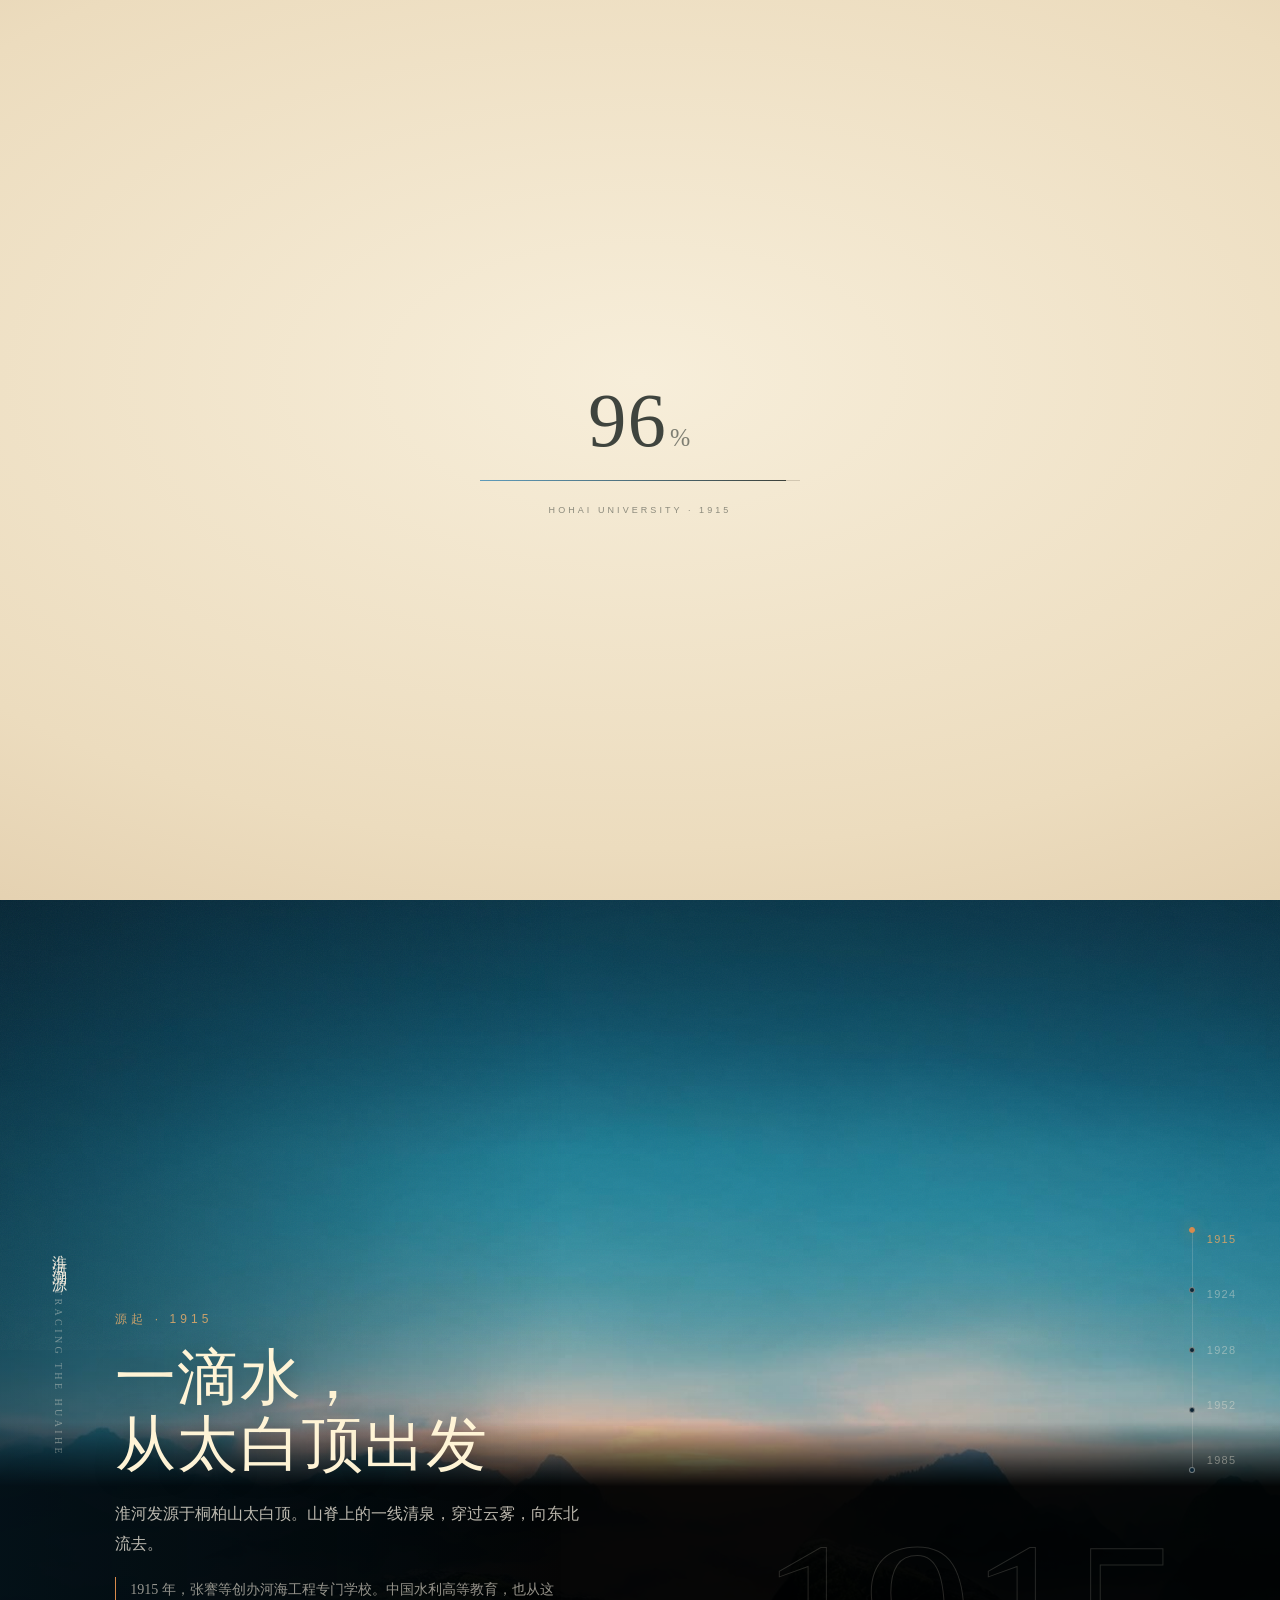
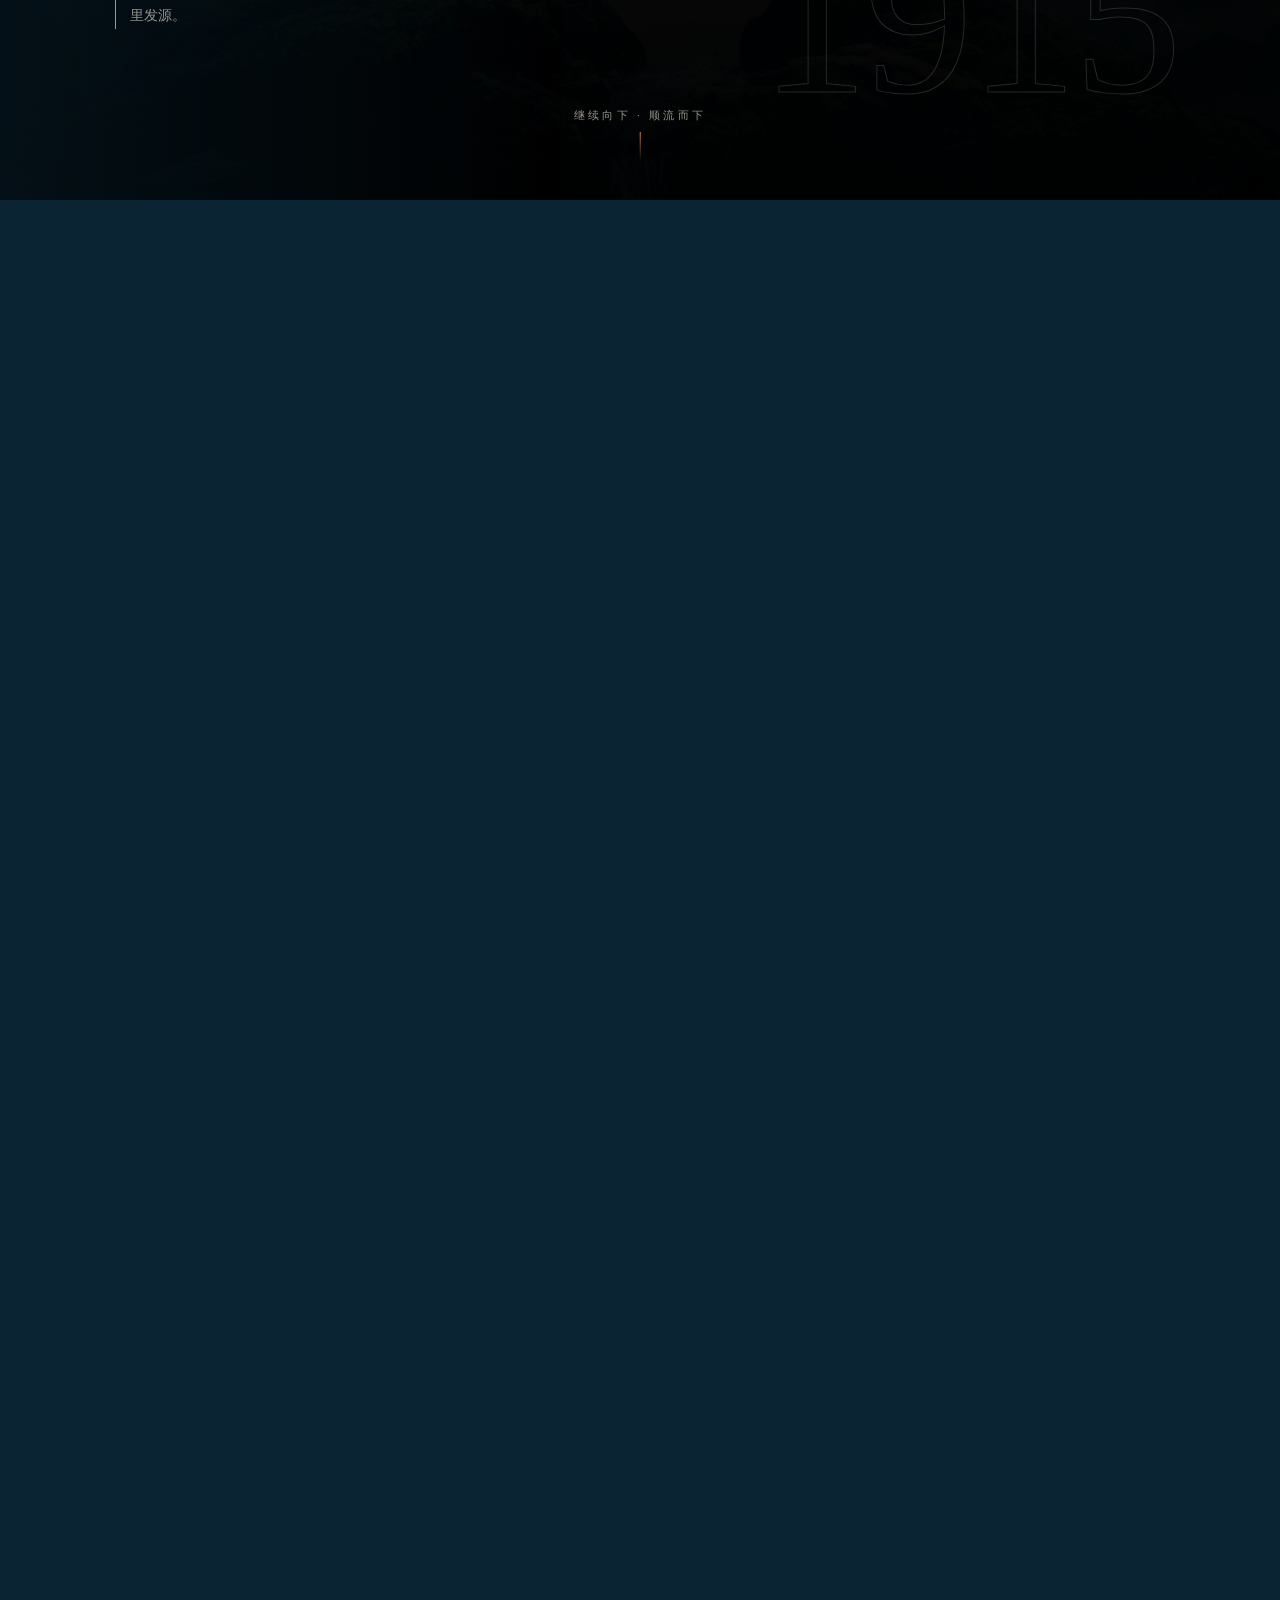
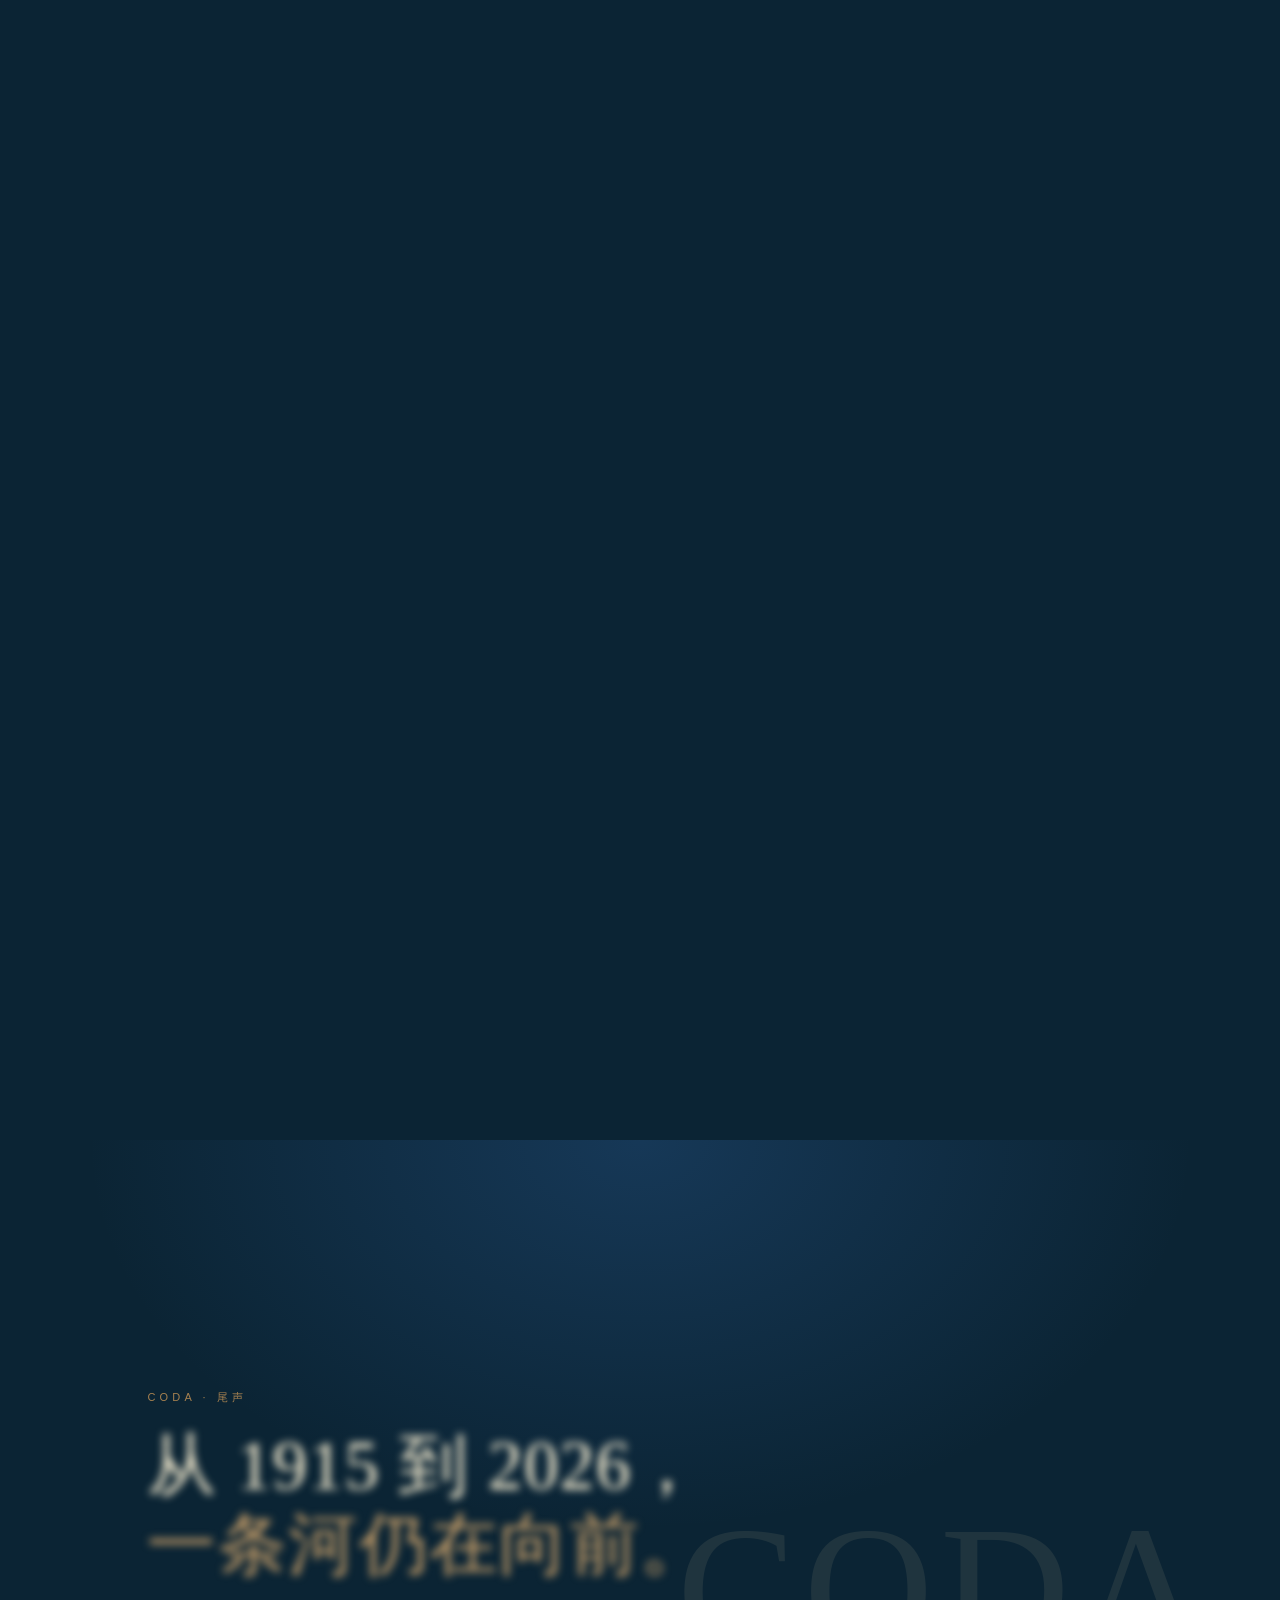
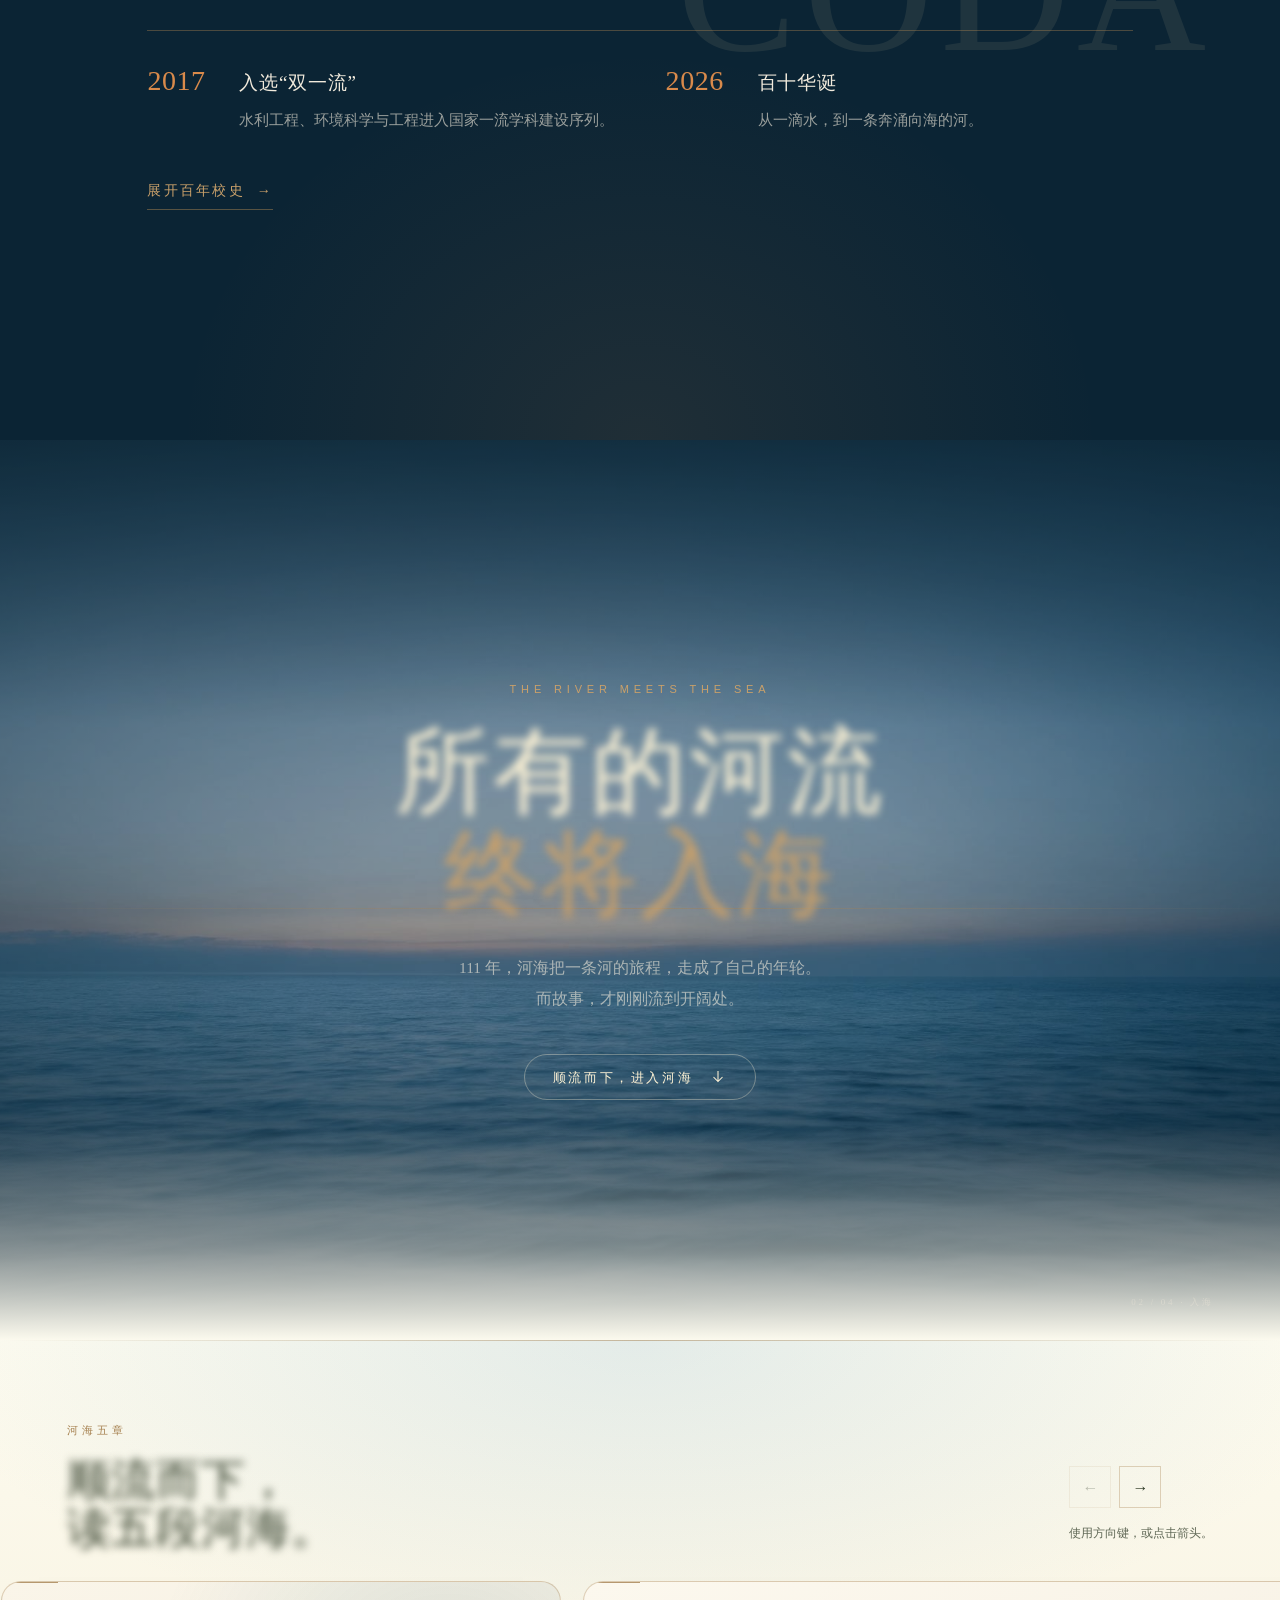
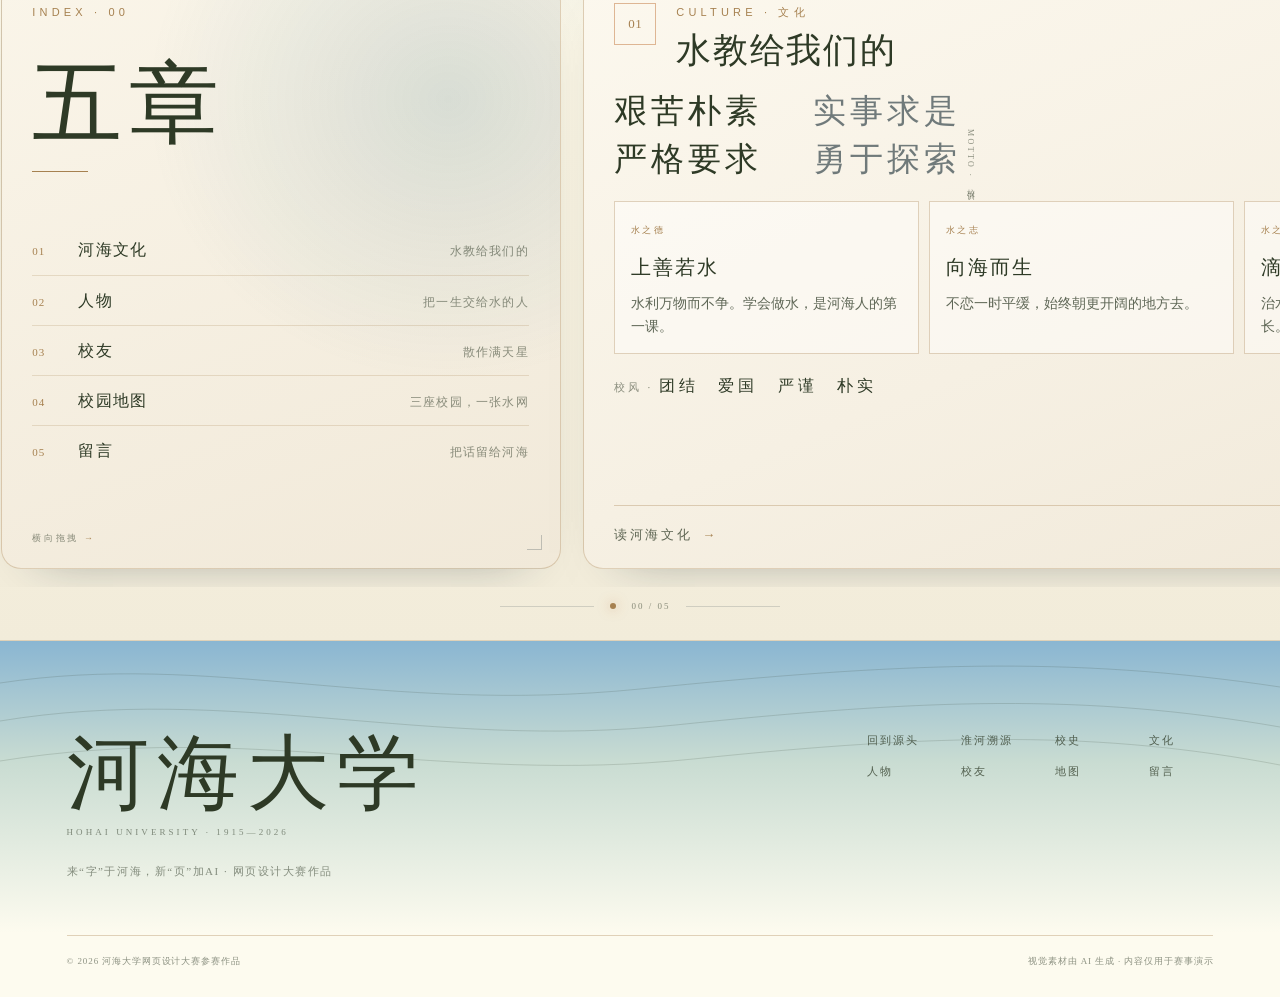
==== commit dea2fb89: "feat: 回到首屏时自动重播开场视频" ====
--- a/index.html
+++ b/index.html
@@ -488,7 +488,7 @@
 <div class="toast" id="toast" role="status" aria-live="polite"></div>
 
 <script src="assets/js/water.js"></script>
-<script src="assets/js/app.js?v=20261107c"></script>
+<script src="assets/js/app.js?v=20261108e"></script>
 </body>
 </html>
 
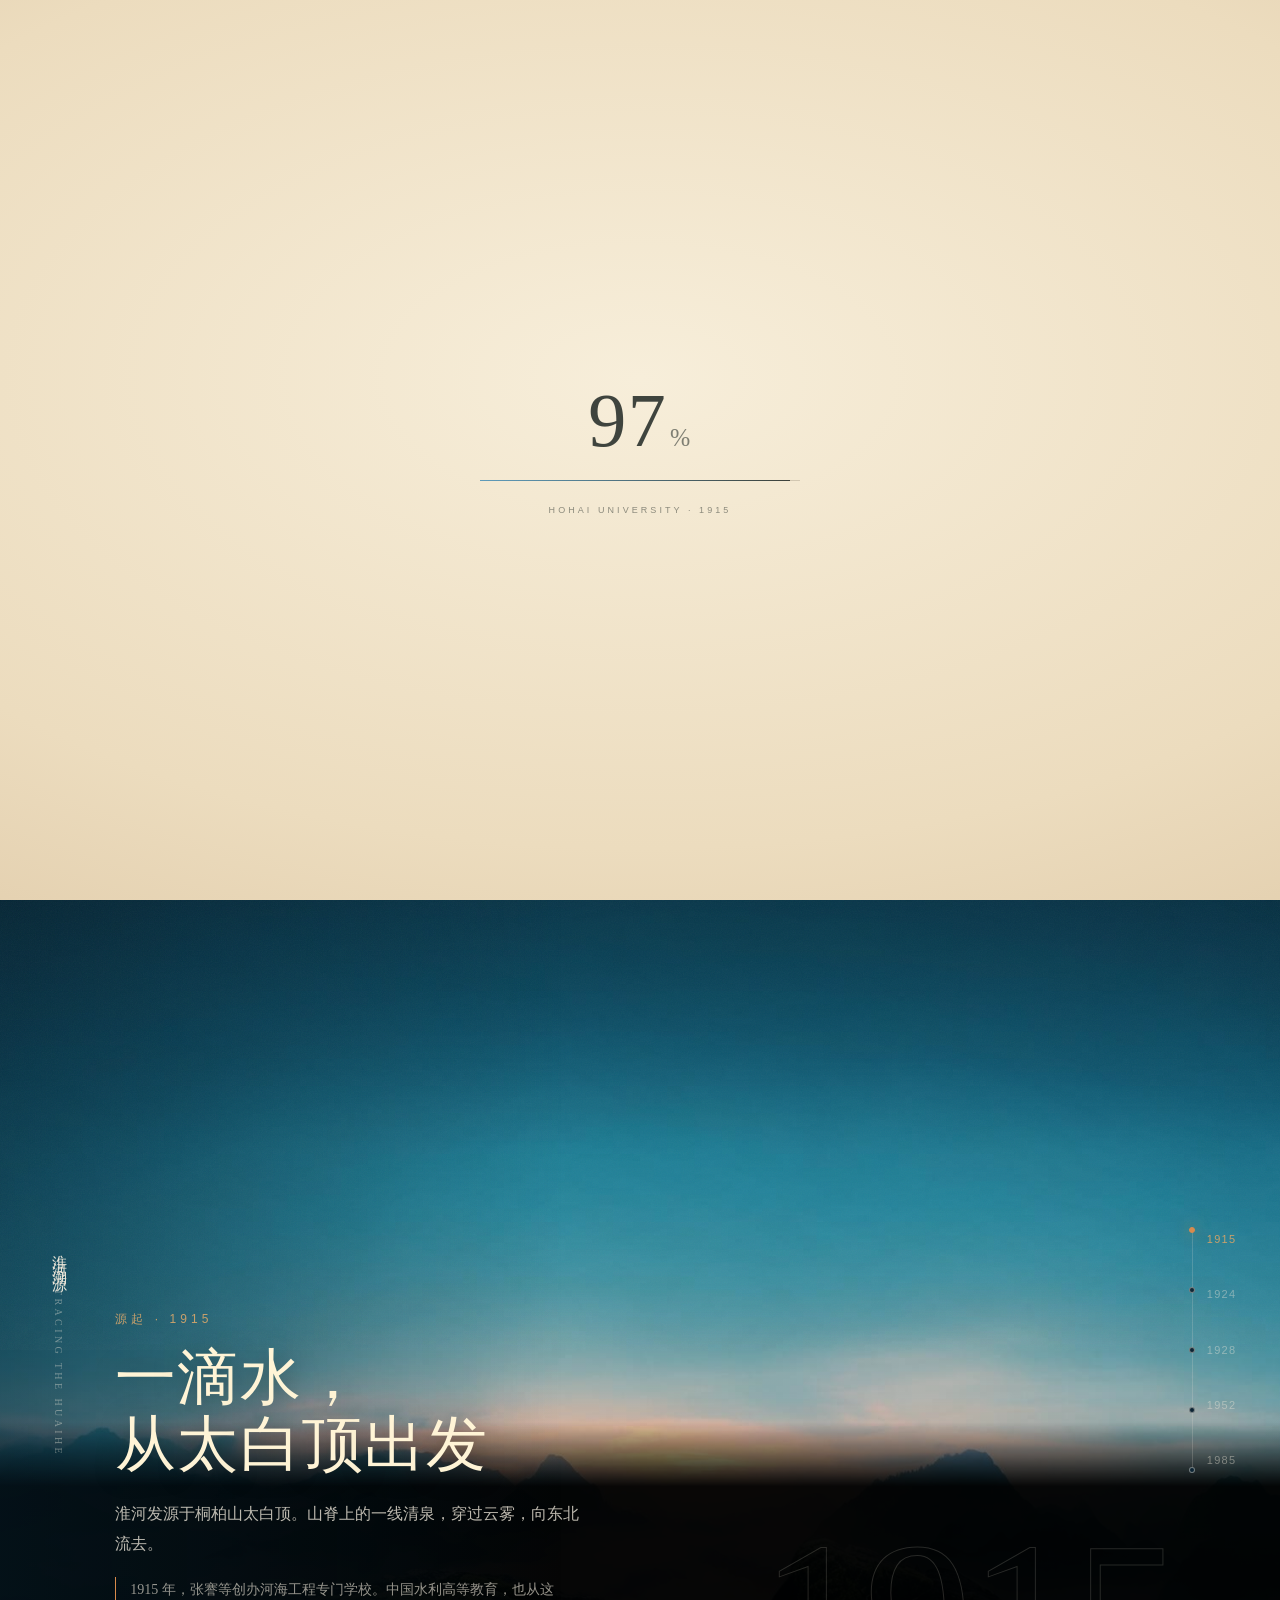
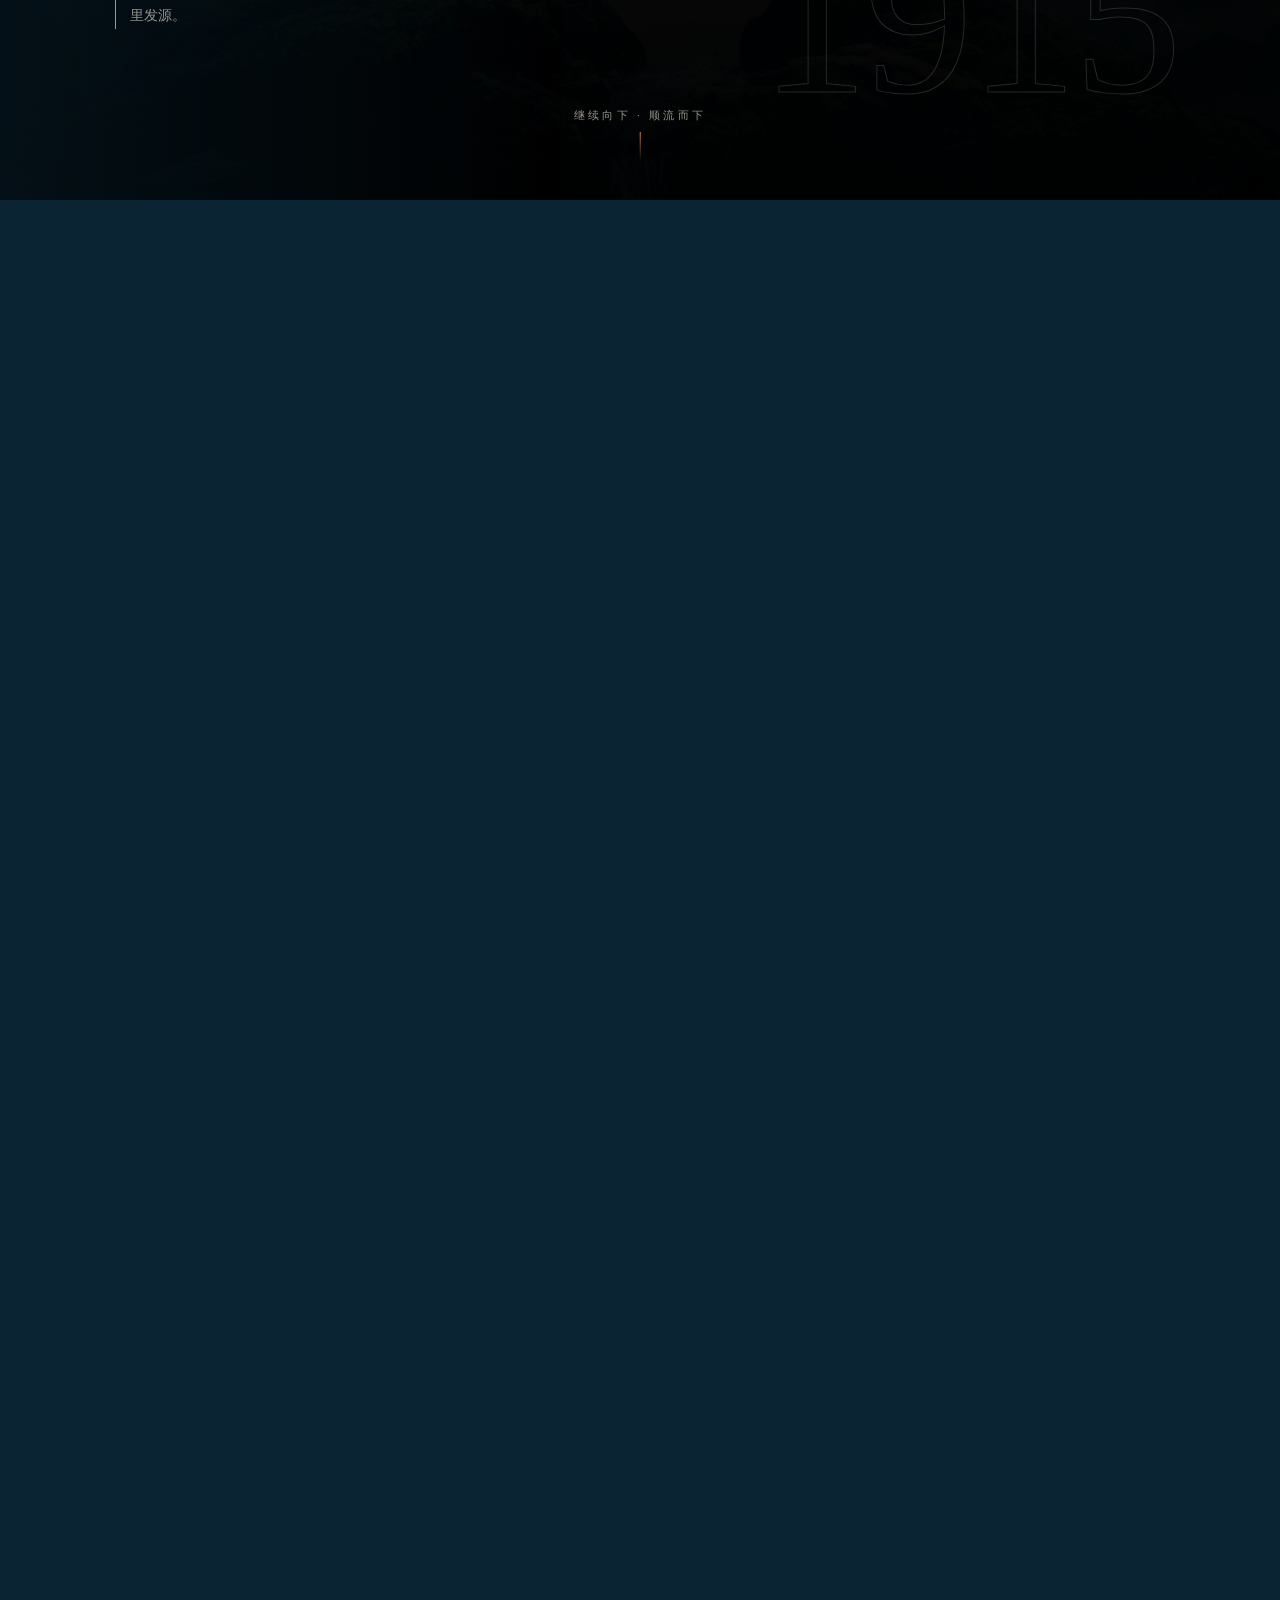
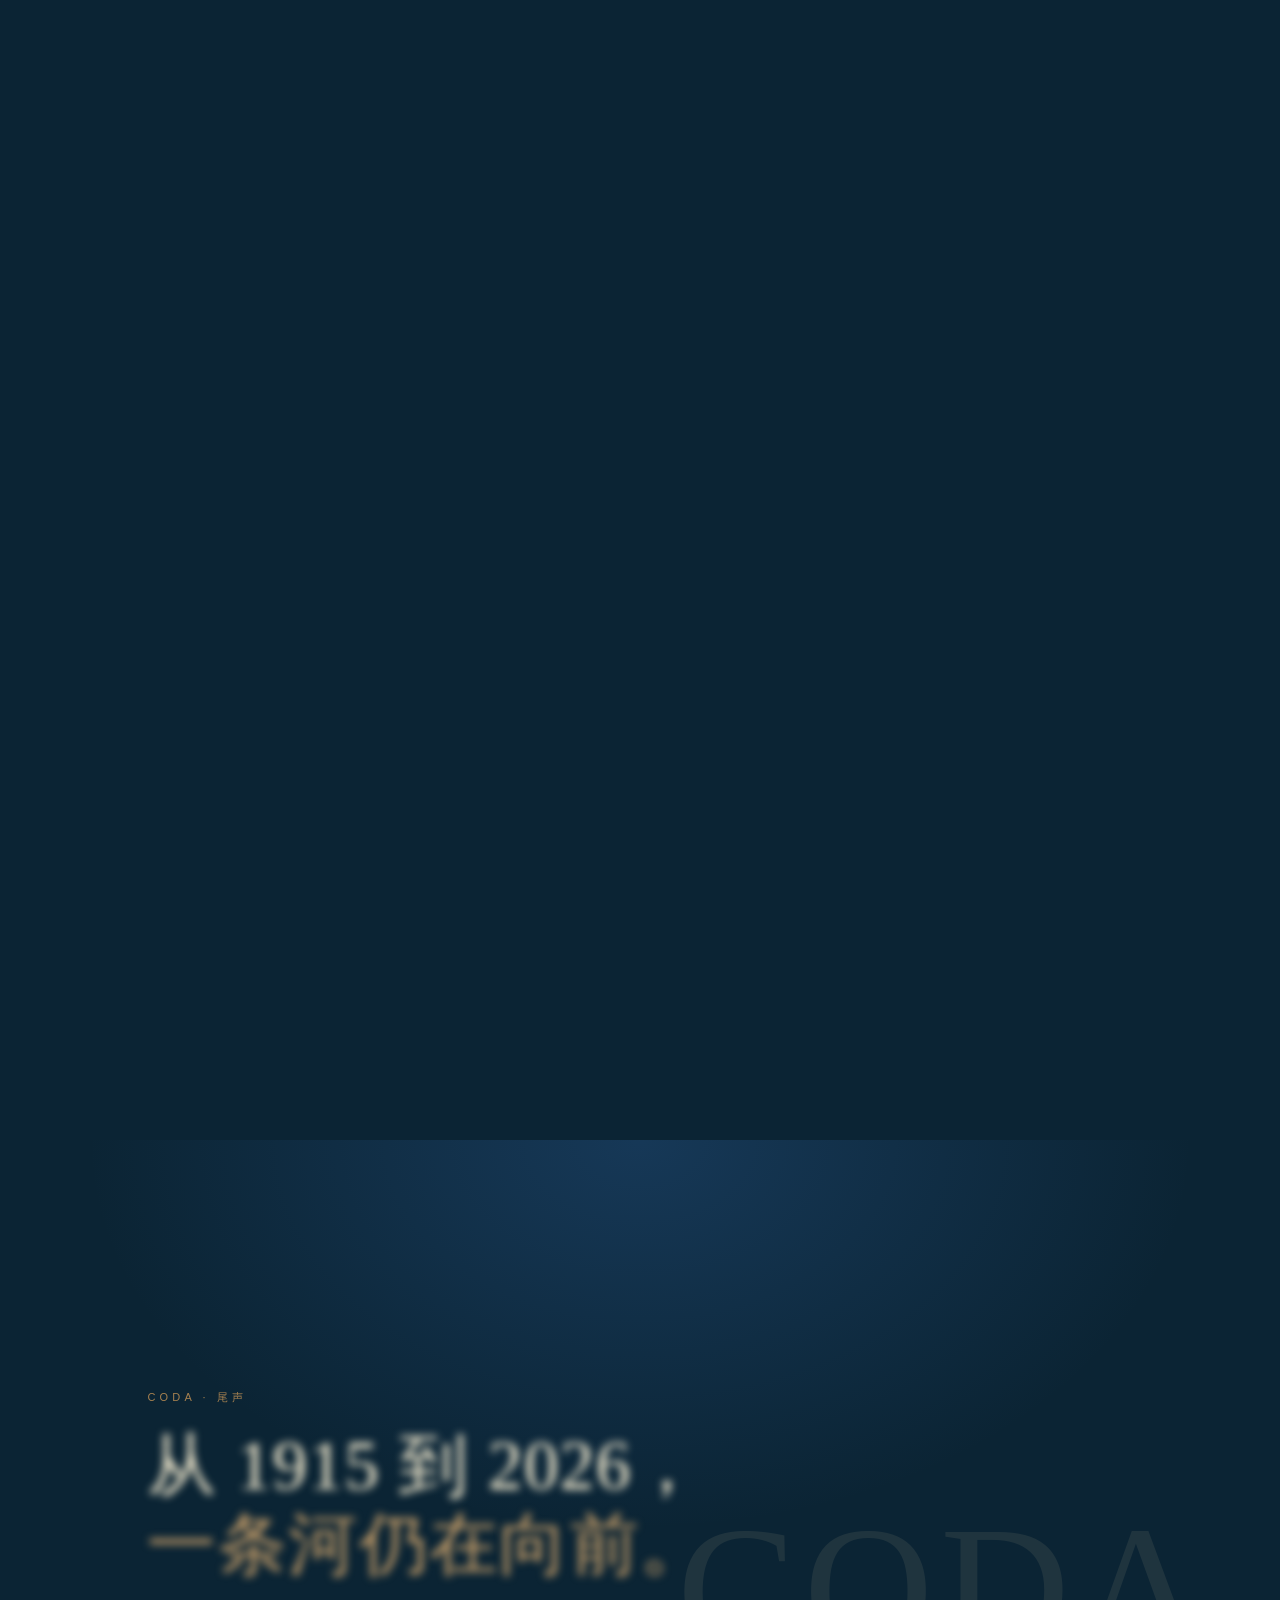
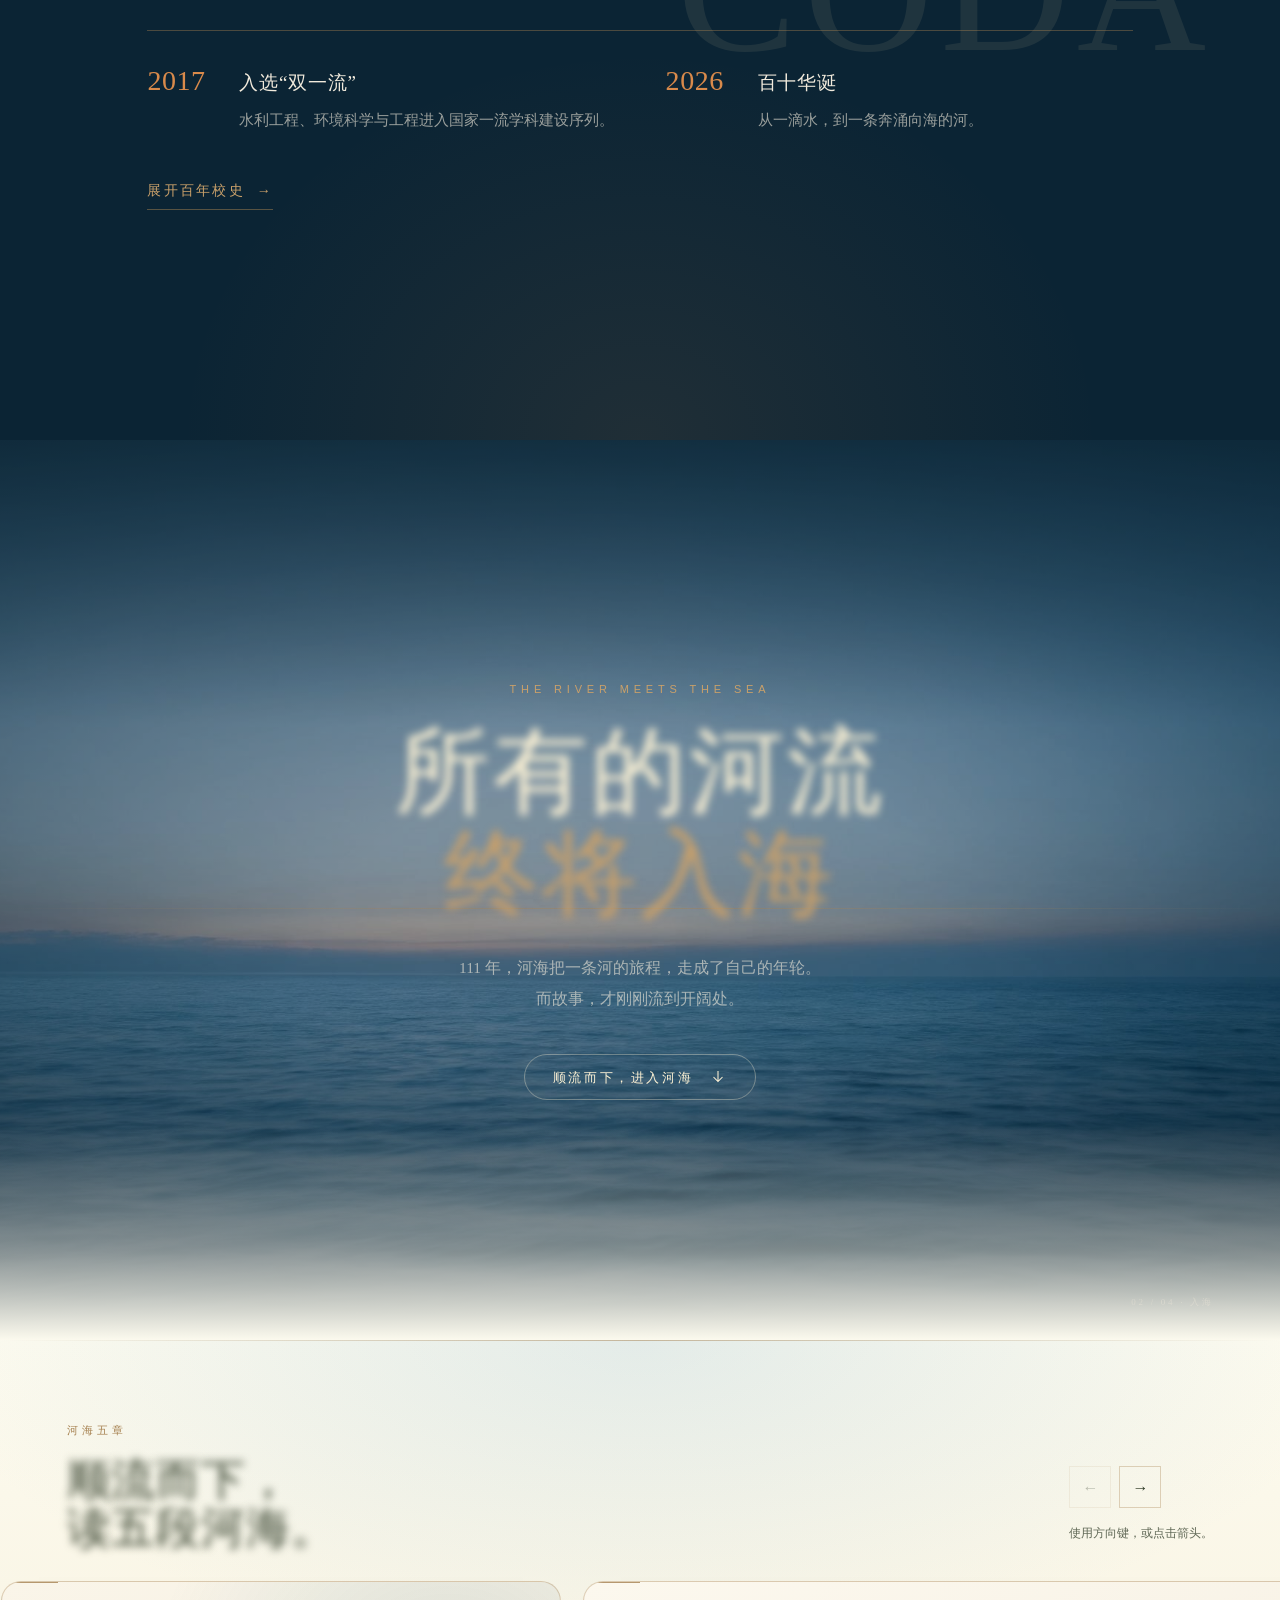
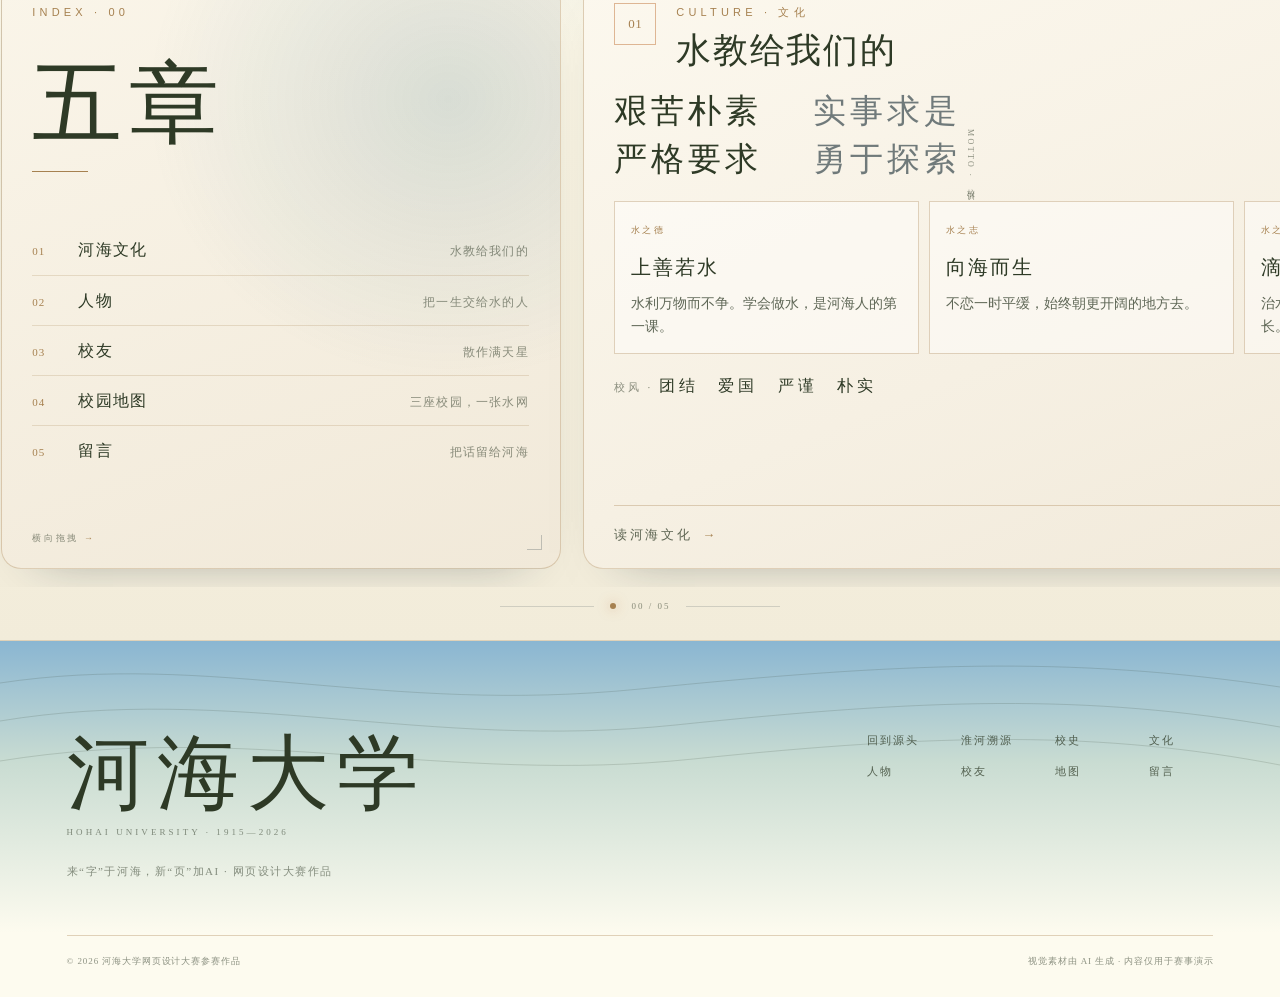
==== commit 12c8447b: "fix: 首次进入首页恢复开场动画（不再受减少动效偏好跳过）" ====
--- a/index.html
+++ b/index.html
@@ -488,7 +488,7 @@
 <div class="toast" id="toast" role="status" aria-live="polite"></div>
 
 <script src="assets/js/water.js"></script>
-<script src="assets/js/app.js?v=20261108e"></script>
+<script src="assets/js/app.js?v=20261108f"></script>
 </body>
 </html>
 
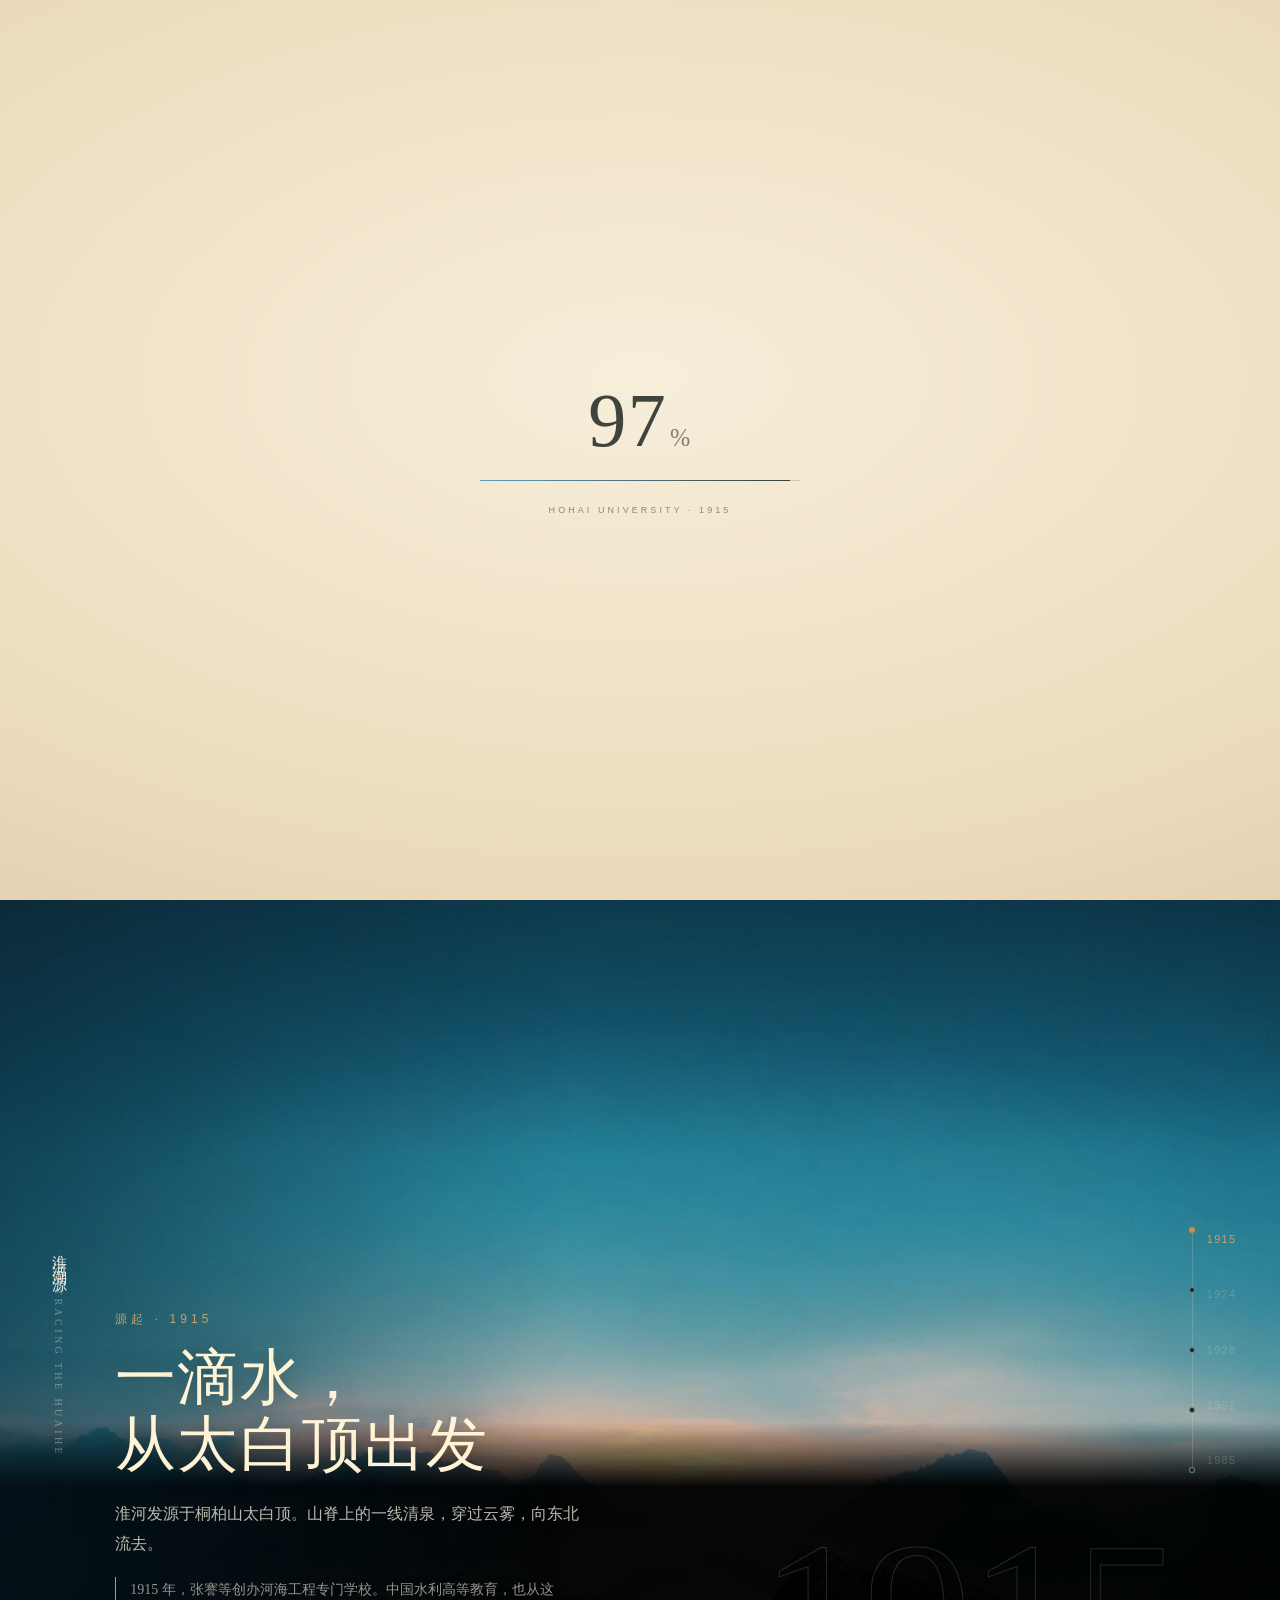
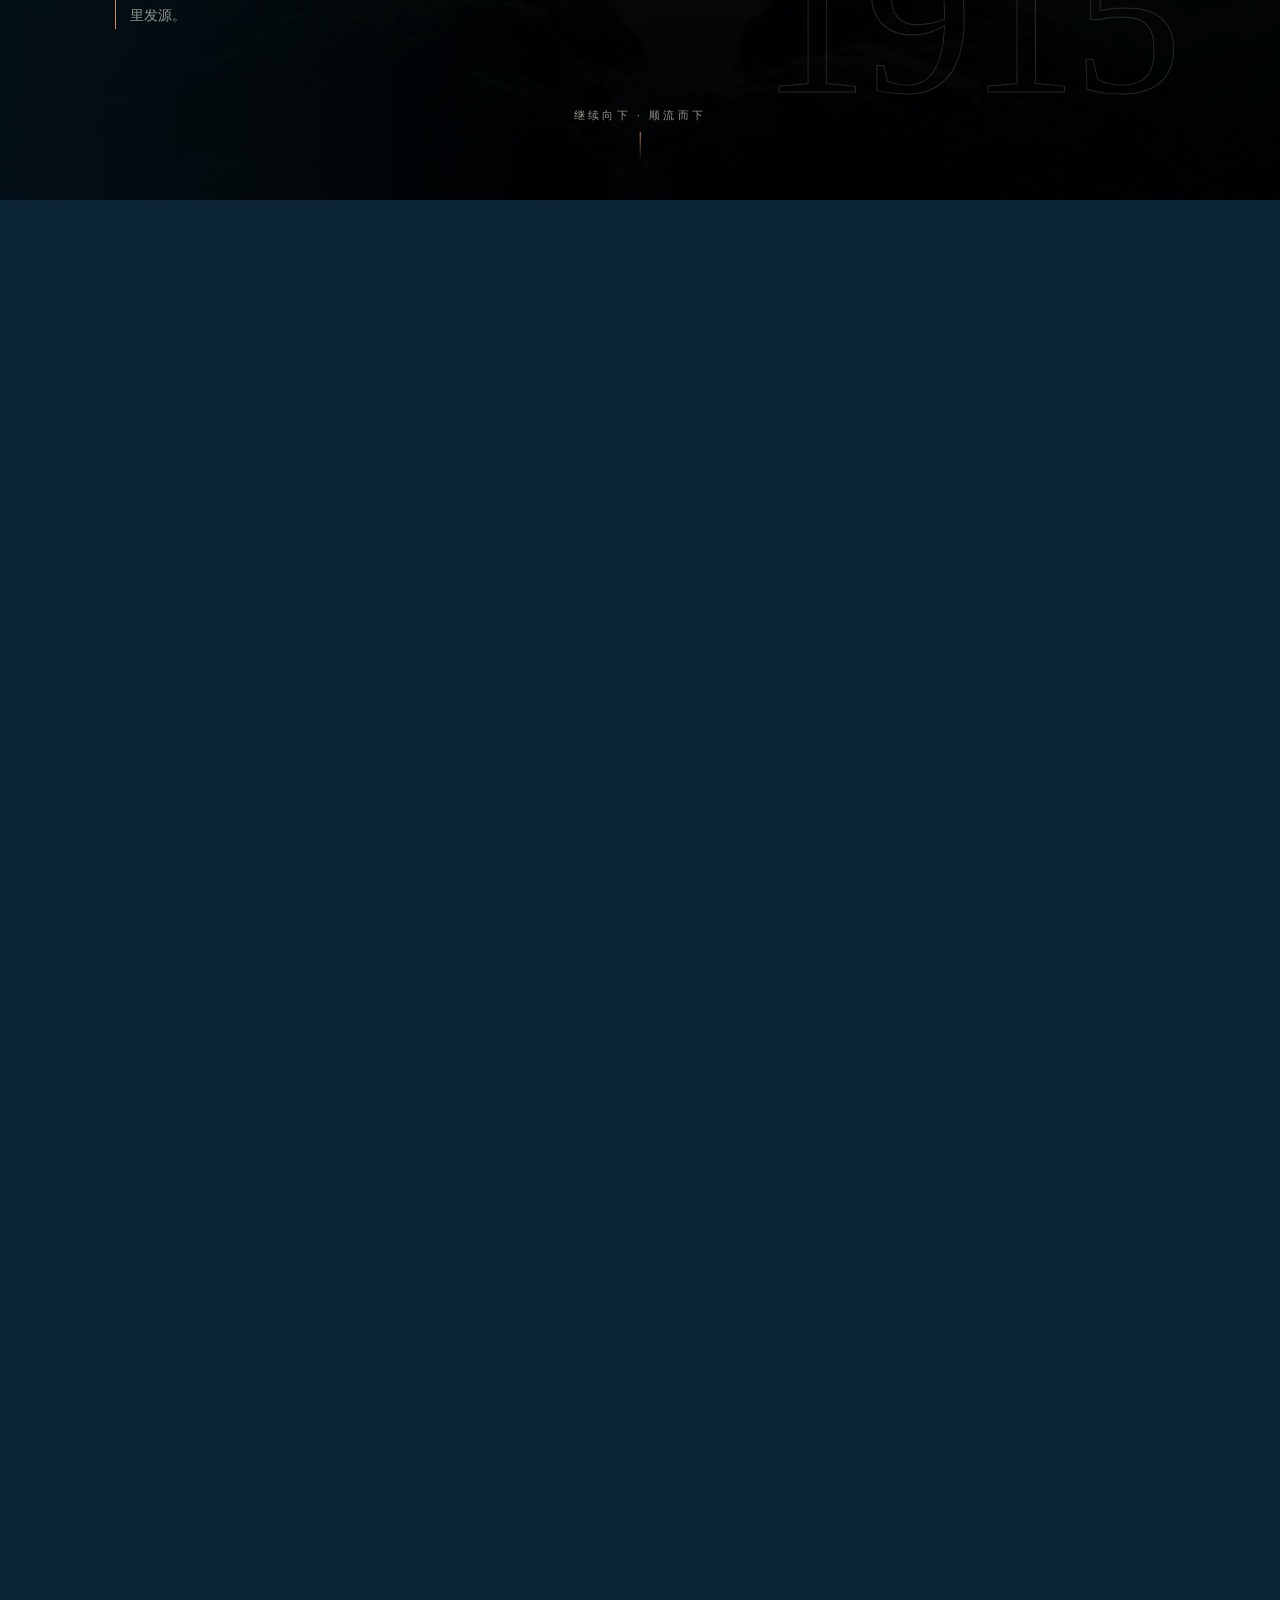
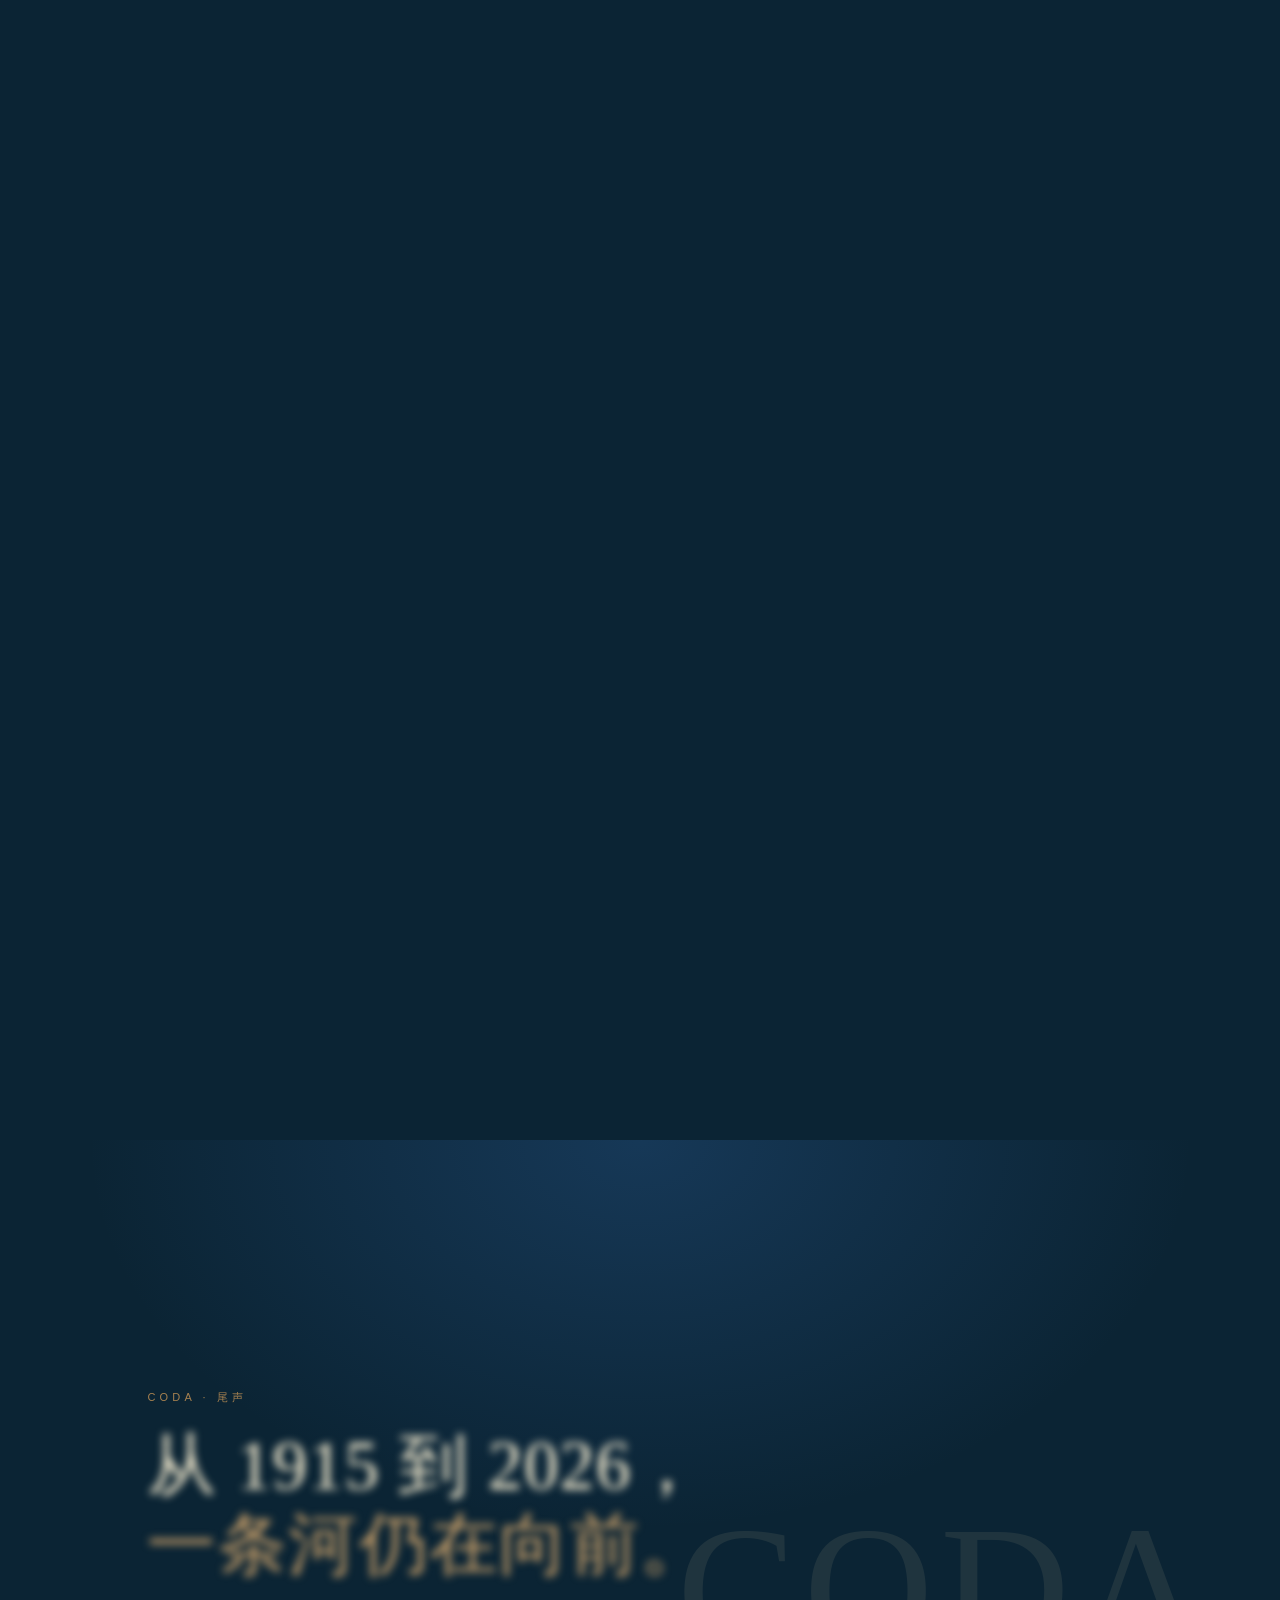
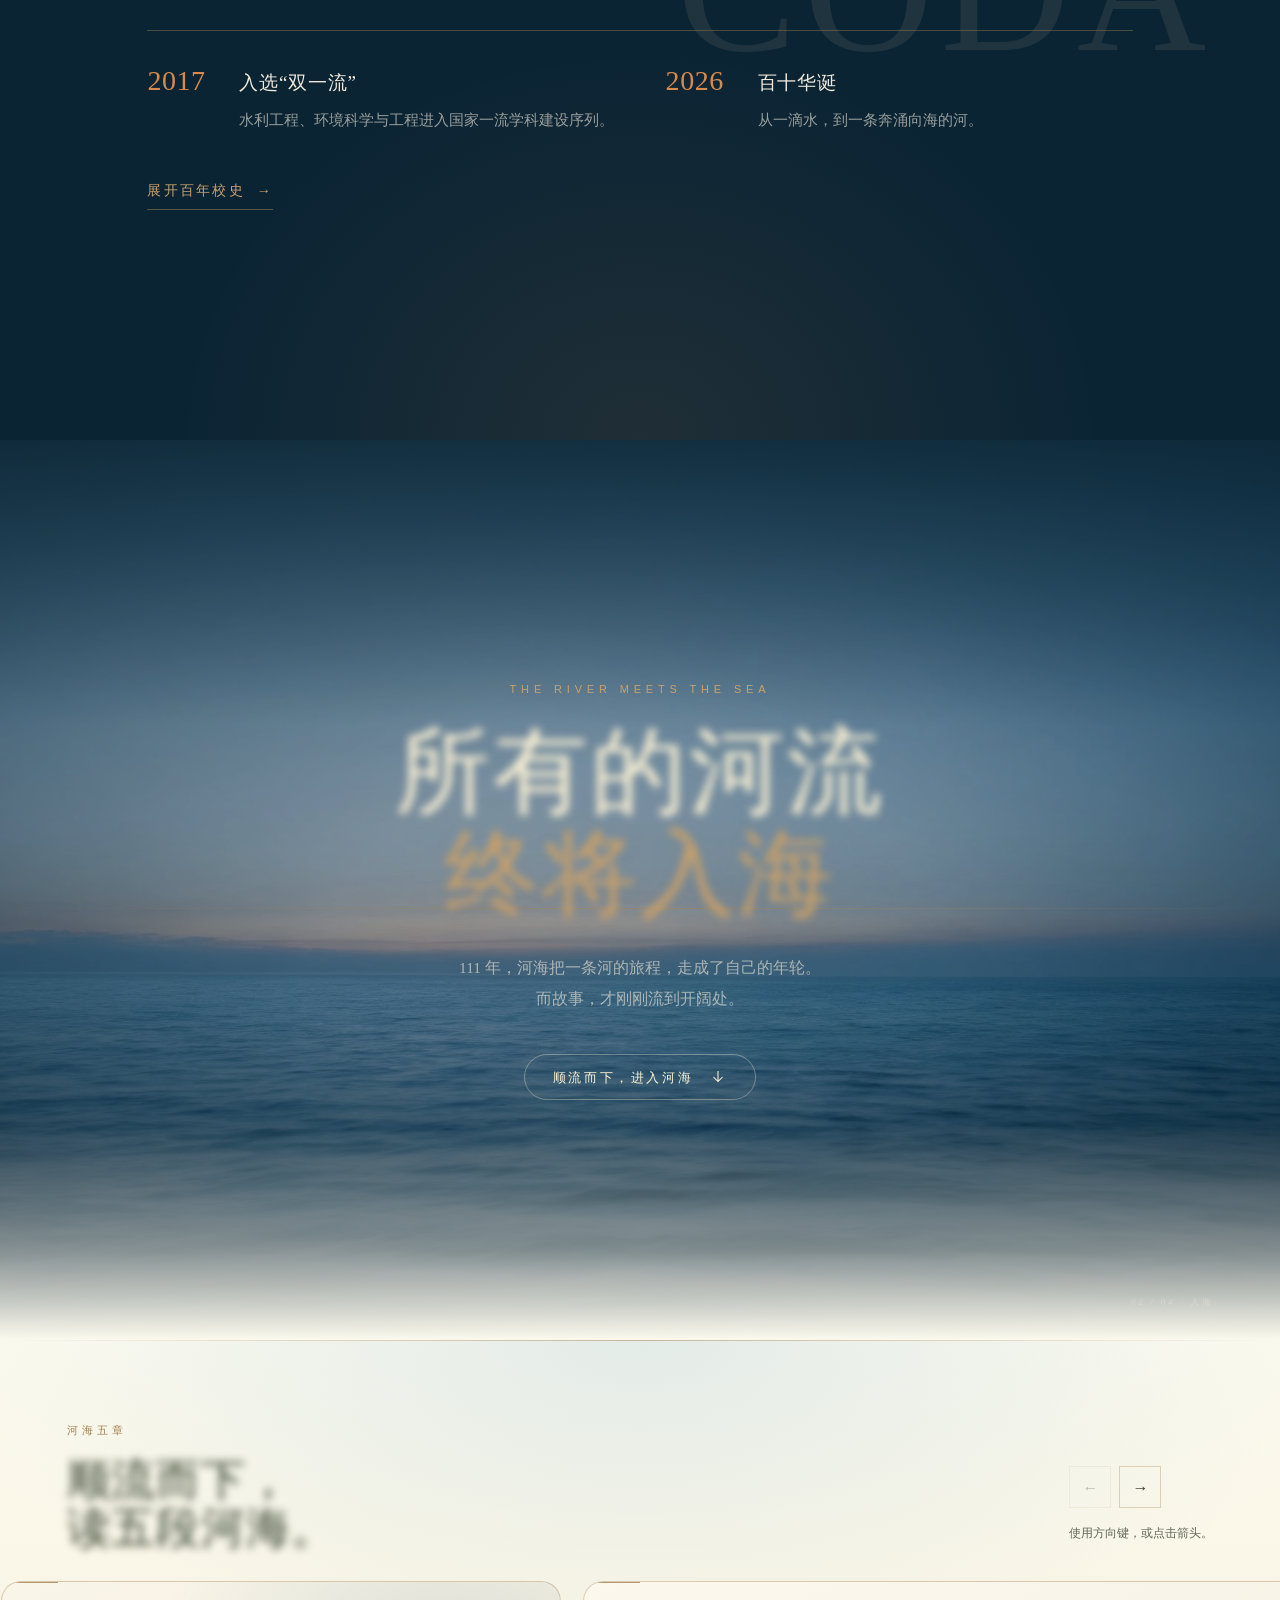
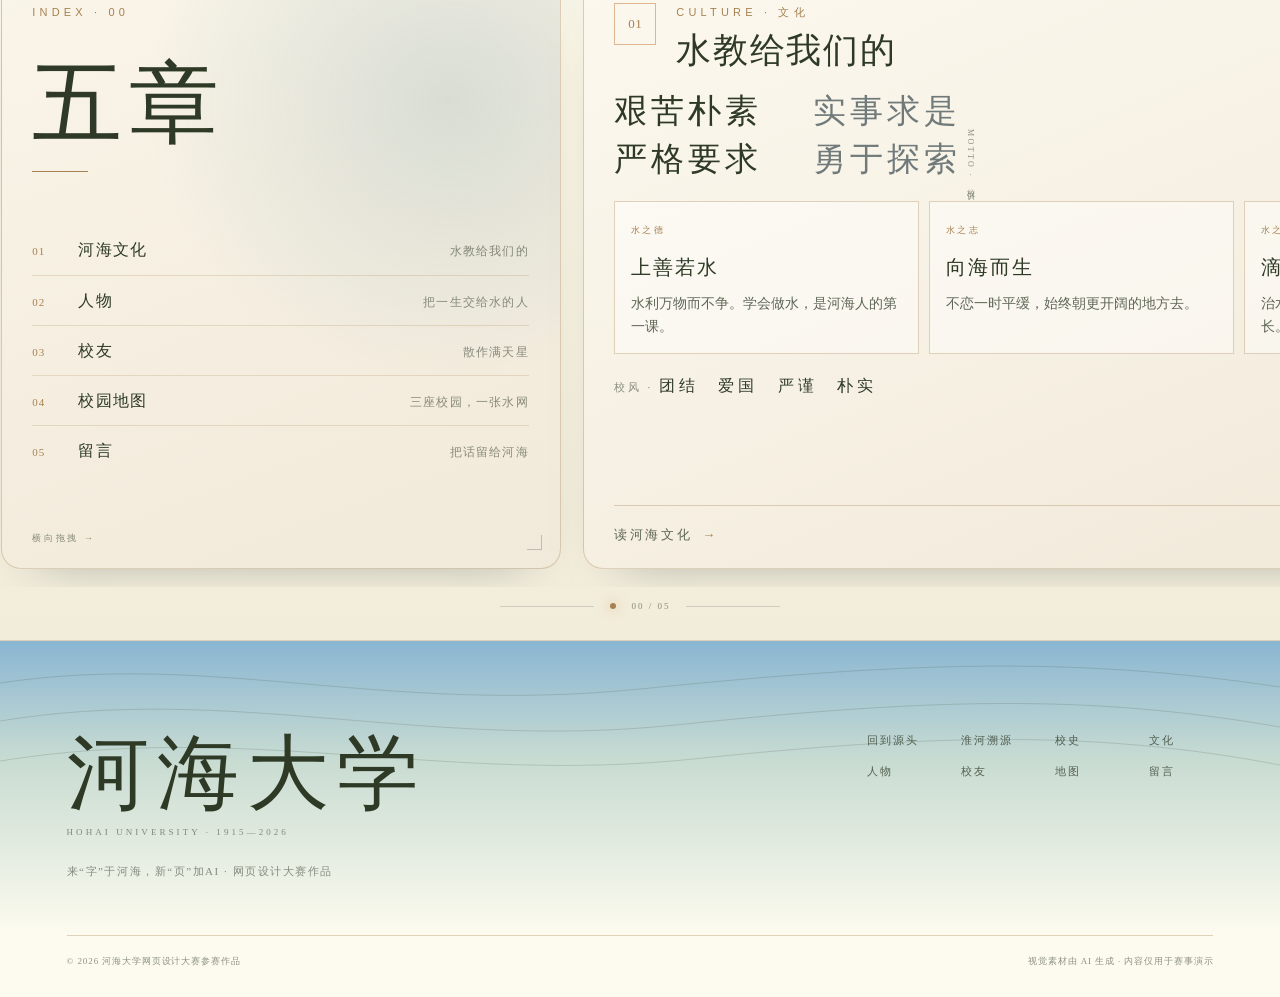
==== commit 32828d6d: "perf: 优化首页收尾卡顿（去大字号模糊、预解码实景、预留滚动条、视觉过渡改平滑）" ====
--- a/index.html
+++ b/index.html
@@ -7,8 +7,12 @@
 <meta name="description" content="来『字』于河海，新『页』加AI。以淮河溯源为叙事主线，用一条河的旅程，讲述河海大学百十年的来路与去向。">
 <meta name="theme-color" content="#06131c">
 <link rel="icon" href="assets/img/emblem.png" type="image/png">
-<link rel="stylesheet" href="assets/css/style.css?v=20261107h">
+<link rel="stylesheet" href="assets/css/style.css?v=20261108b">
 <link rel="stylesheet" href="assets/css/ripple-ui.css">
+<style>
+  /* 始终保留滚动条占位，避免首屏播完解锁滚动时整页宽度跳变造成卡顿 */
+  html { overflow-y: scroll; }
+</style>
 </head>
 <body>
 
@@ -488,7 +492,7 @@
 <div class="toast" id="toast" role="status" aria-live="polite"></div>
 
 <script src="assets/js/water.js"></script>
-<script src="assets/js/app.js?v=20261108f"></script>
+<script src="assets/js/app.js?v=20261108h"></script>
 </body>
 </html>
 
--- a/assets/css/style.css
+++ b/assets/css/style.css
@@ -338,6 +338,9 @@
   pointer-events: none;
   opacity: 0;
   transition: opacity .7s var(--ease);
+  /* 提前提升为合成层，避免渐显瞬间整帧光栅化造成卡顿 */
+  will-change: opacity;
+  transform: translateZ(0);
 }
 .intro-still img {
   width: 100%; height: 100%;
@@ -614,8 +617,8 @@
   border-radius: 50%;
   background: radial-gradient(ellipse at center, rgba(160, 220, 240, 0) 58%, rgba(160, 220, 240, .06) 74%, transparent 86%);
   box-shadow:
-    0 0 18px rgba(150, 205, 230, .40),
-    inset 0 0 26px rgba(150, 205, 230, .38);
+    0 0 10px rgba(150, 205, 230, .3),
+    inset 0 0 14px rgba(150, 205, 230, .26);
   opacity: 0;
   transform: scale(.22);
 }
@@ -658,23 +661,20 @@
 }
 body.is-revealed .intro-wordmark { opacity: 1; }
 
-/* Belgrade Arbor 式文字入场：逐字上浮 + 去模糊，45ms 错峰 */
+/* Belgrade Arbor 式文字入场：逐字上浮，45ms 错峰（改为纯位移，去掉大字号模糊滤镜以消除收尾卡顿） */
 .intro-wordmark .ch {
   display: inline-block;
   opacity: 0;
   transform: translateY(2rem);
-  filter: blur(4px);
   transition:
     opacity .7s var(--ease-power),
-    transform .7s var(--ease-power),
-    filter .7s var(--ease-power);
+    transform .7s var(--ease-power);
   transition-delay: calc(750ms + var(--i, 0) * 45ms);
-  will-change: transform, opacity, filter;
+  will-change: transform, opacity;
 }
 body.is-revealed .intro-wordmark .ch {
   opacity: 1;
   transform: translateY(0);
-  filter: blur(0);
 }
 .intro-wordmark .wd {
   display: inline-block;
@@ -2253,7 +2253,6 @@
   .intro-wordmark .ch { opacity: 1; transform: none; filter: none; transition: none; }
   .intro-clouds i { animation: none; }
   .intro-video { transition-duration: .01ms; }
-  .intro-still { transition-duration: .01ms; }
   .intro-plaza { transition-delay: 0s; }
   .intro-camera, .intro-sketch, .intro-relief, .intro-photo .ink, .intro-inkblots i, .intro-grade { transition-duration: .01ms; }
   .intro-plaza span { animation: none; opacity: 0; }
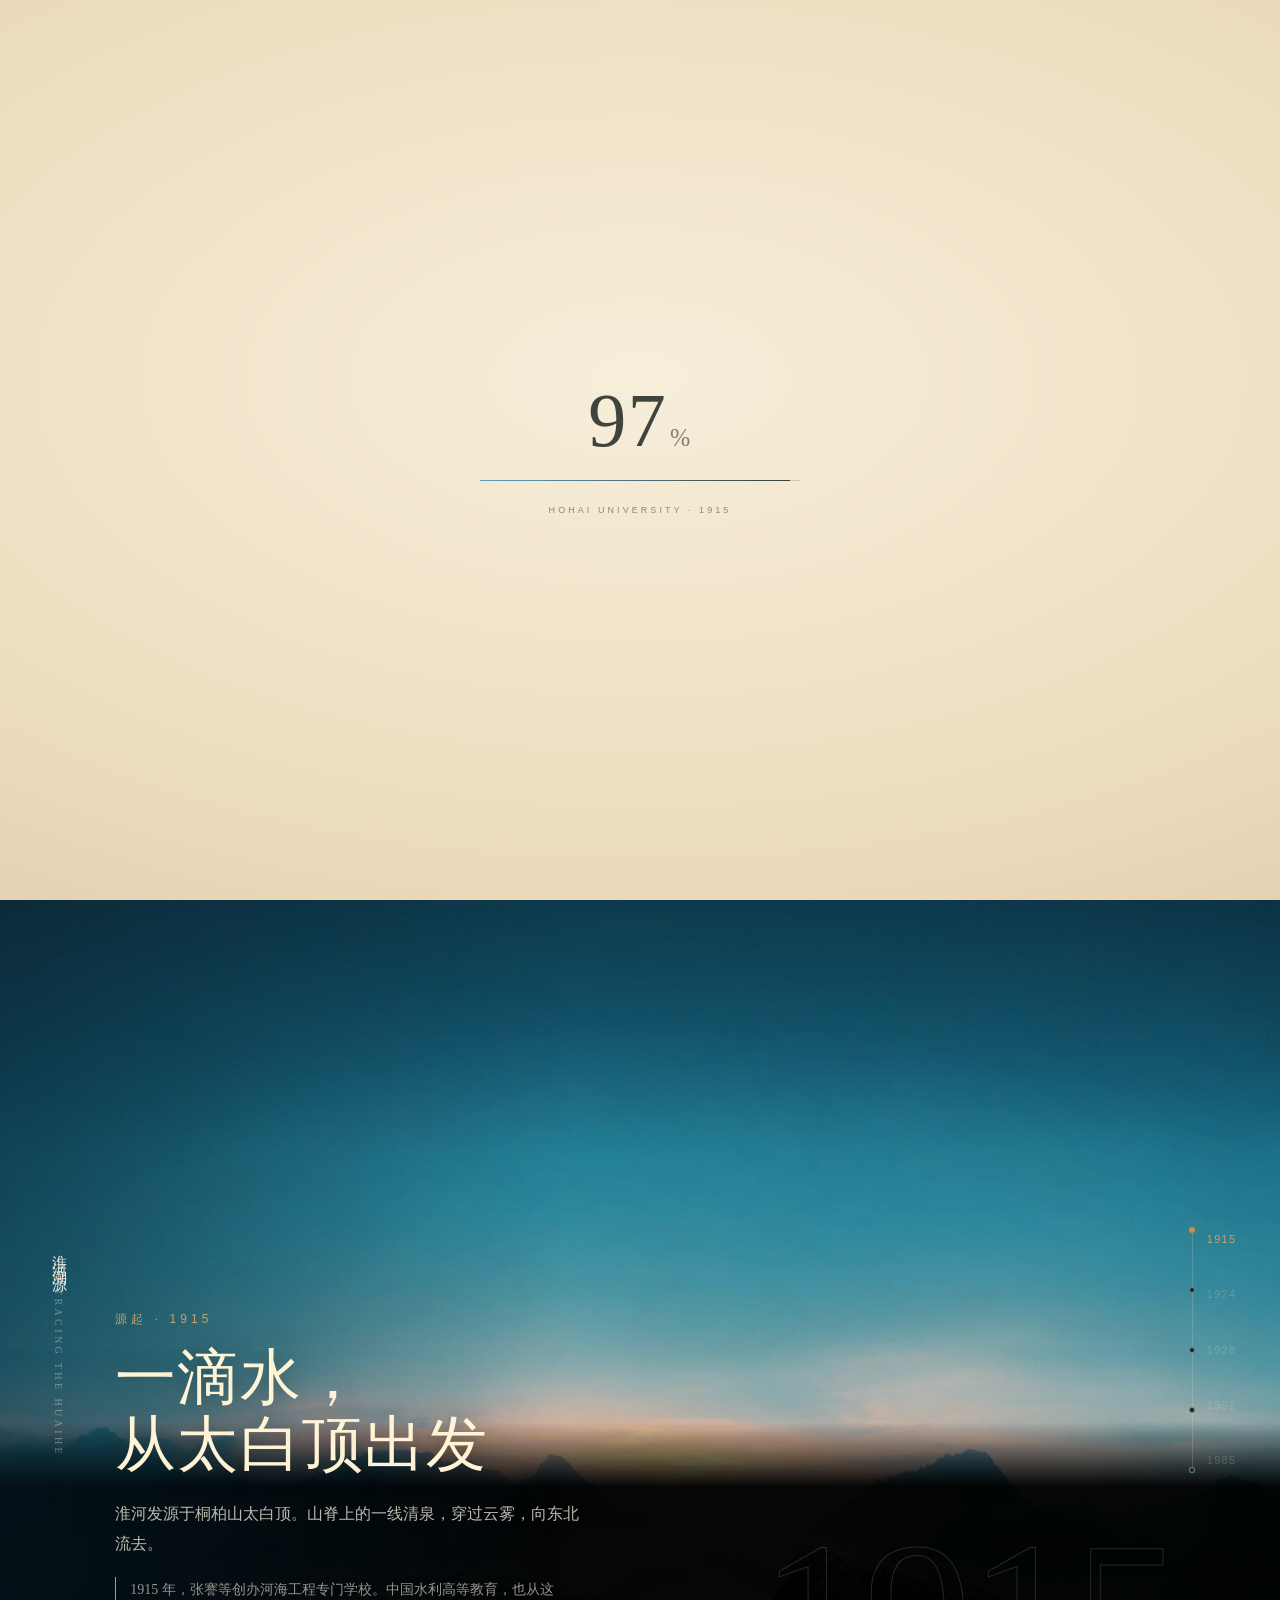
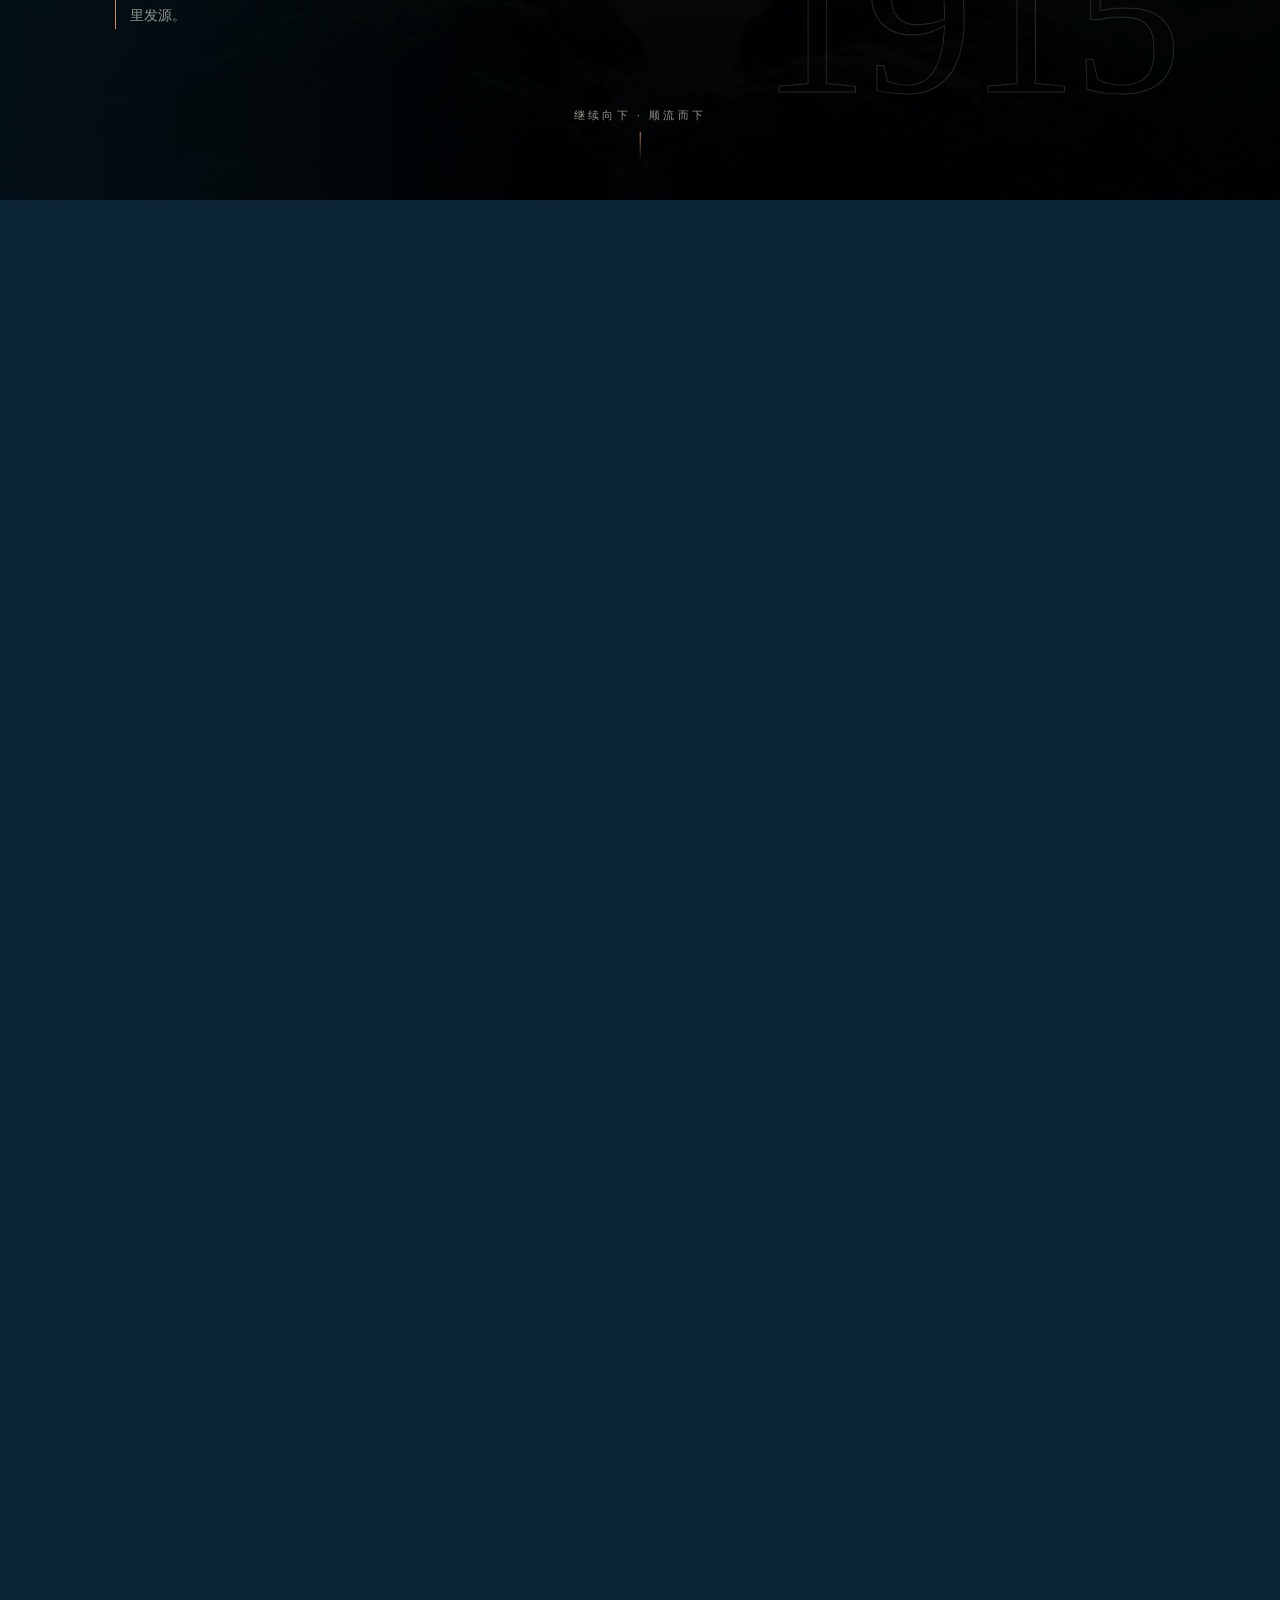
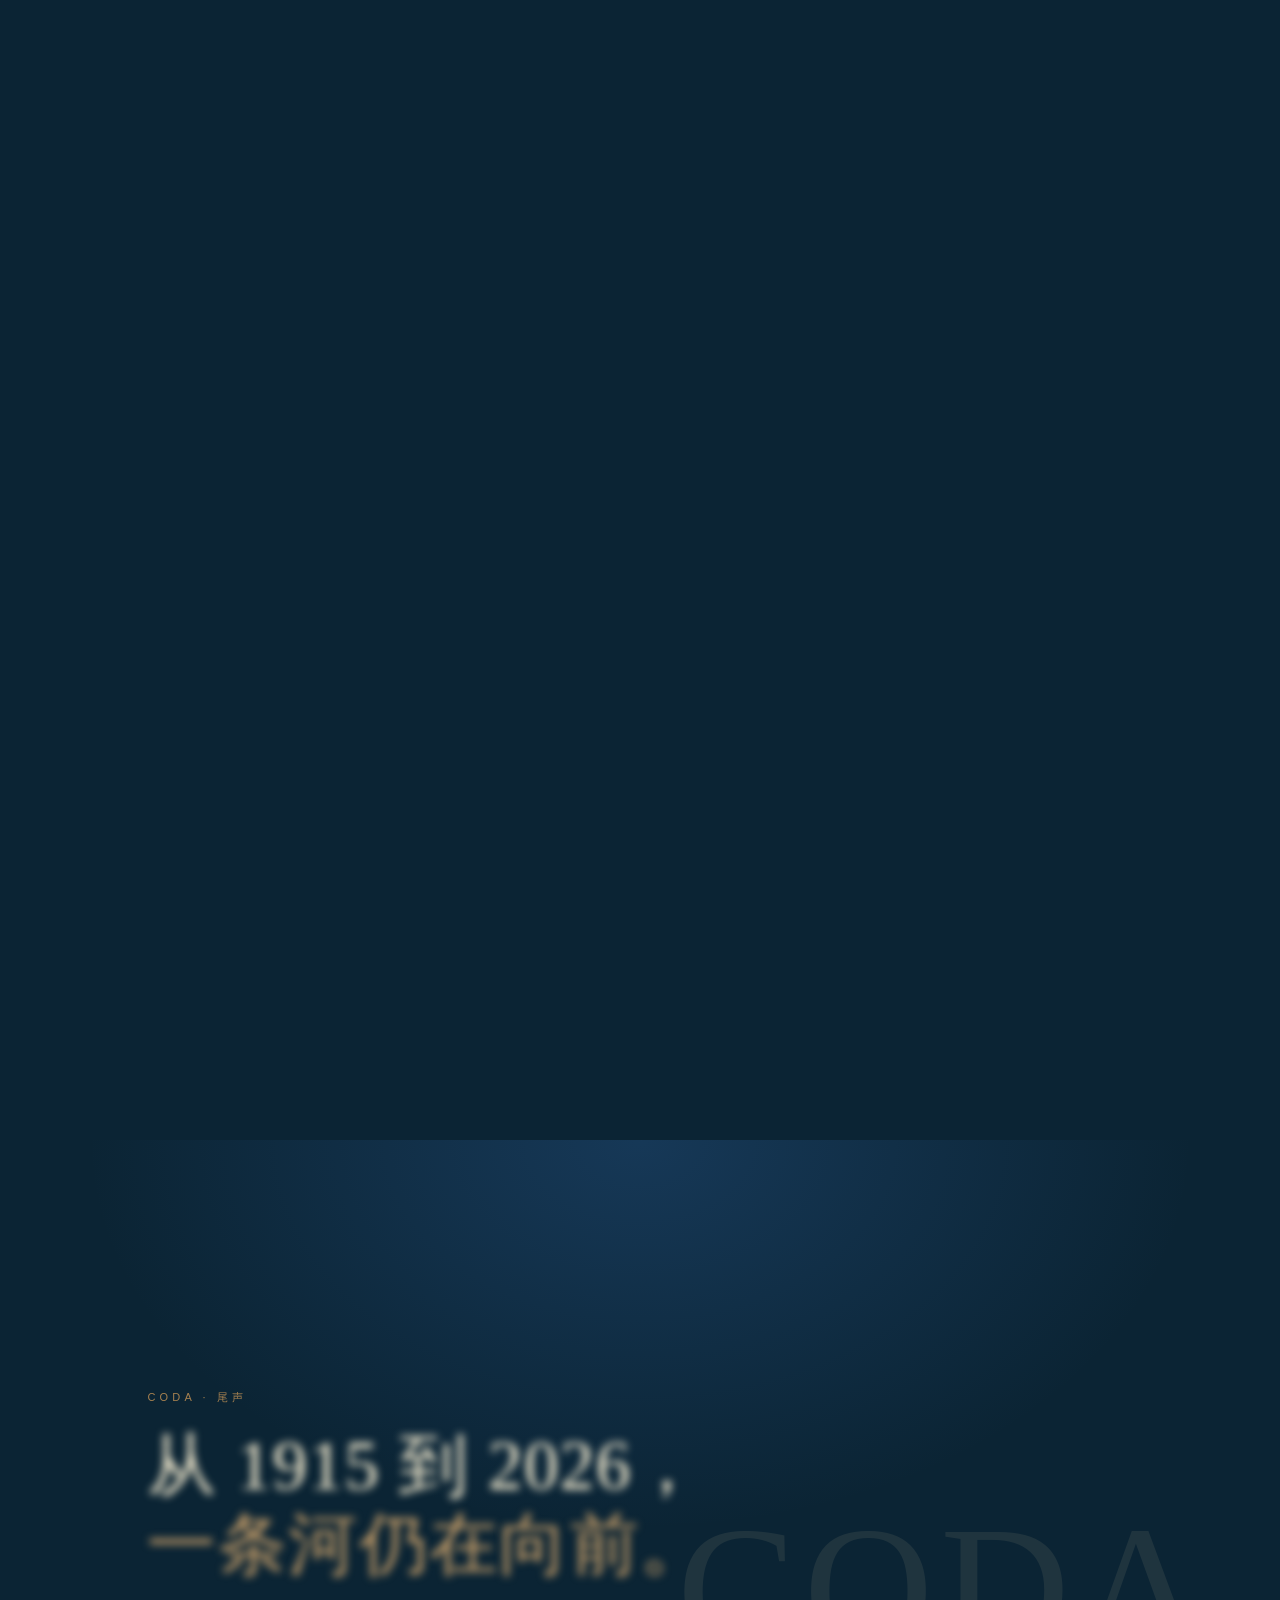
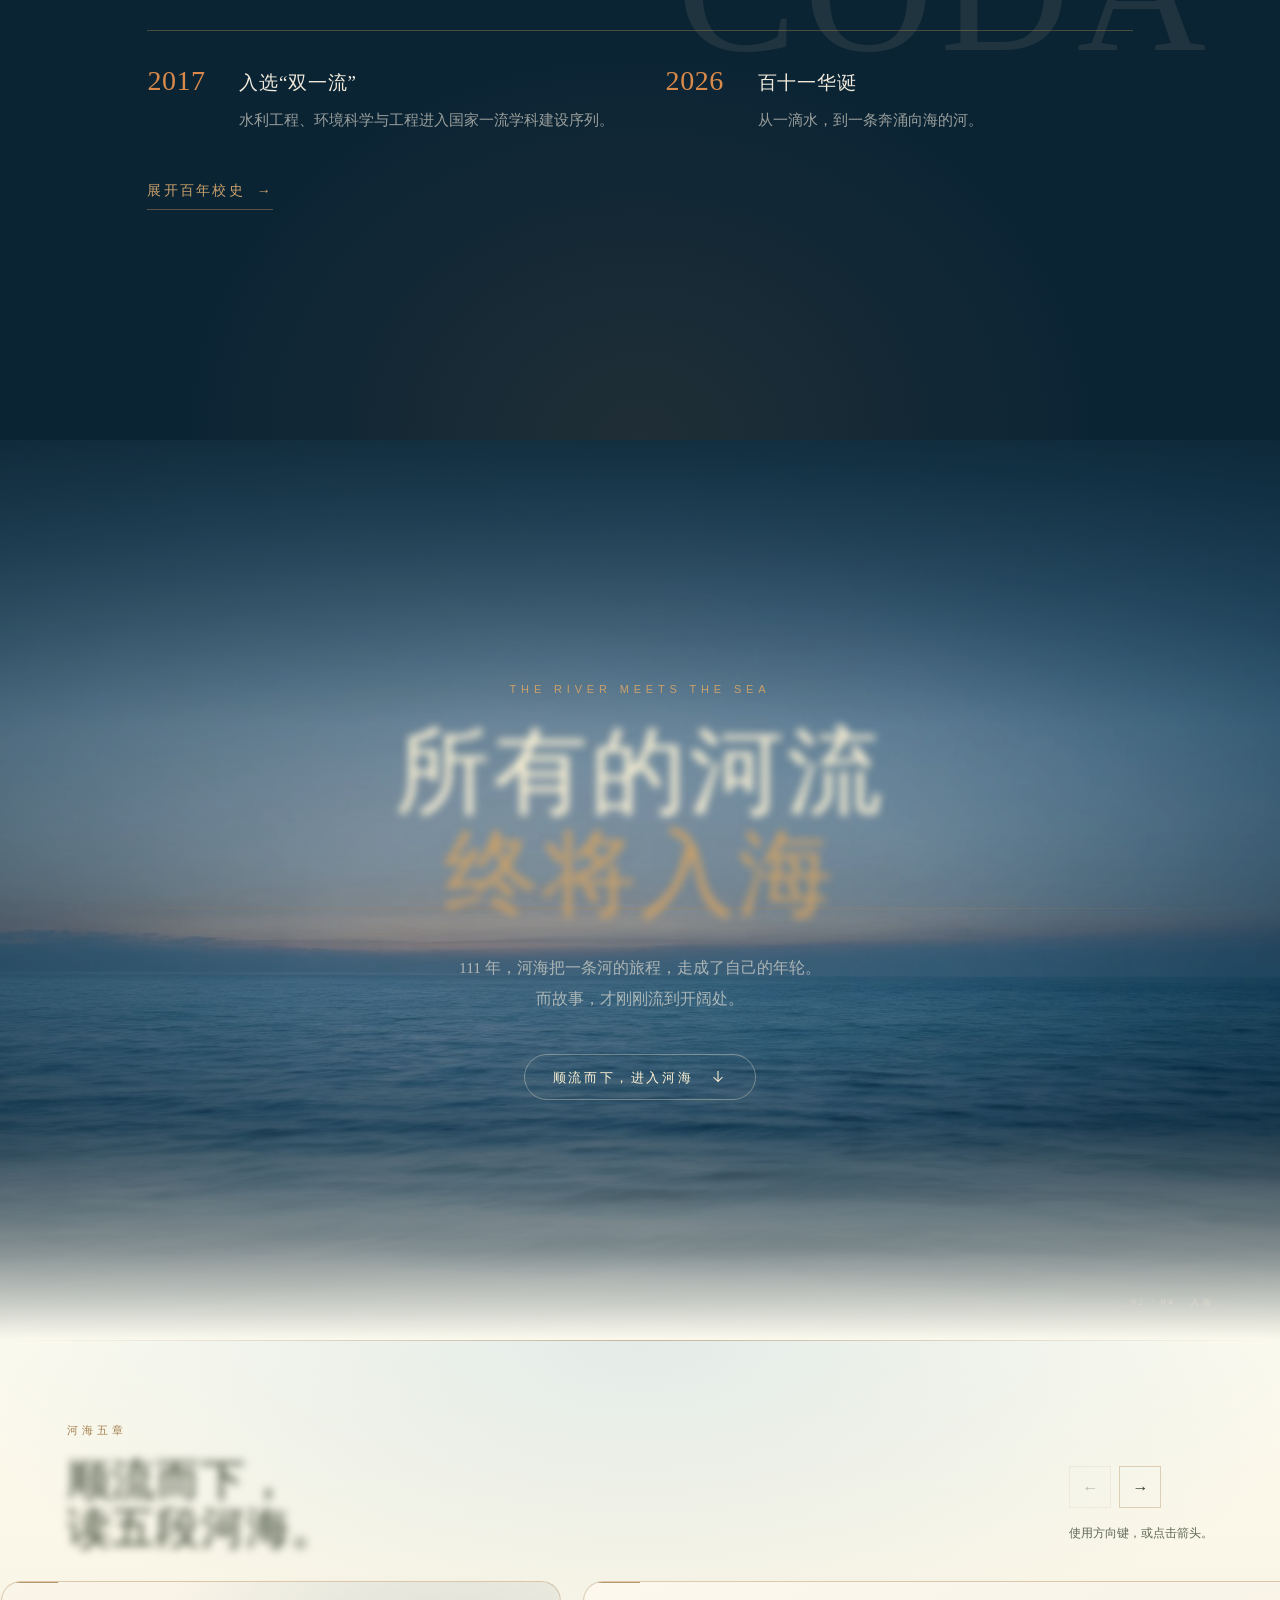
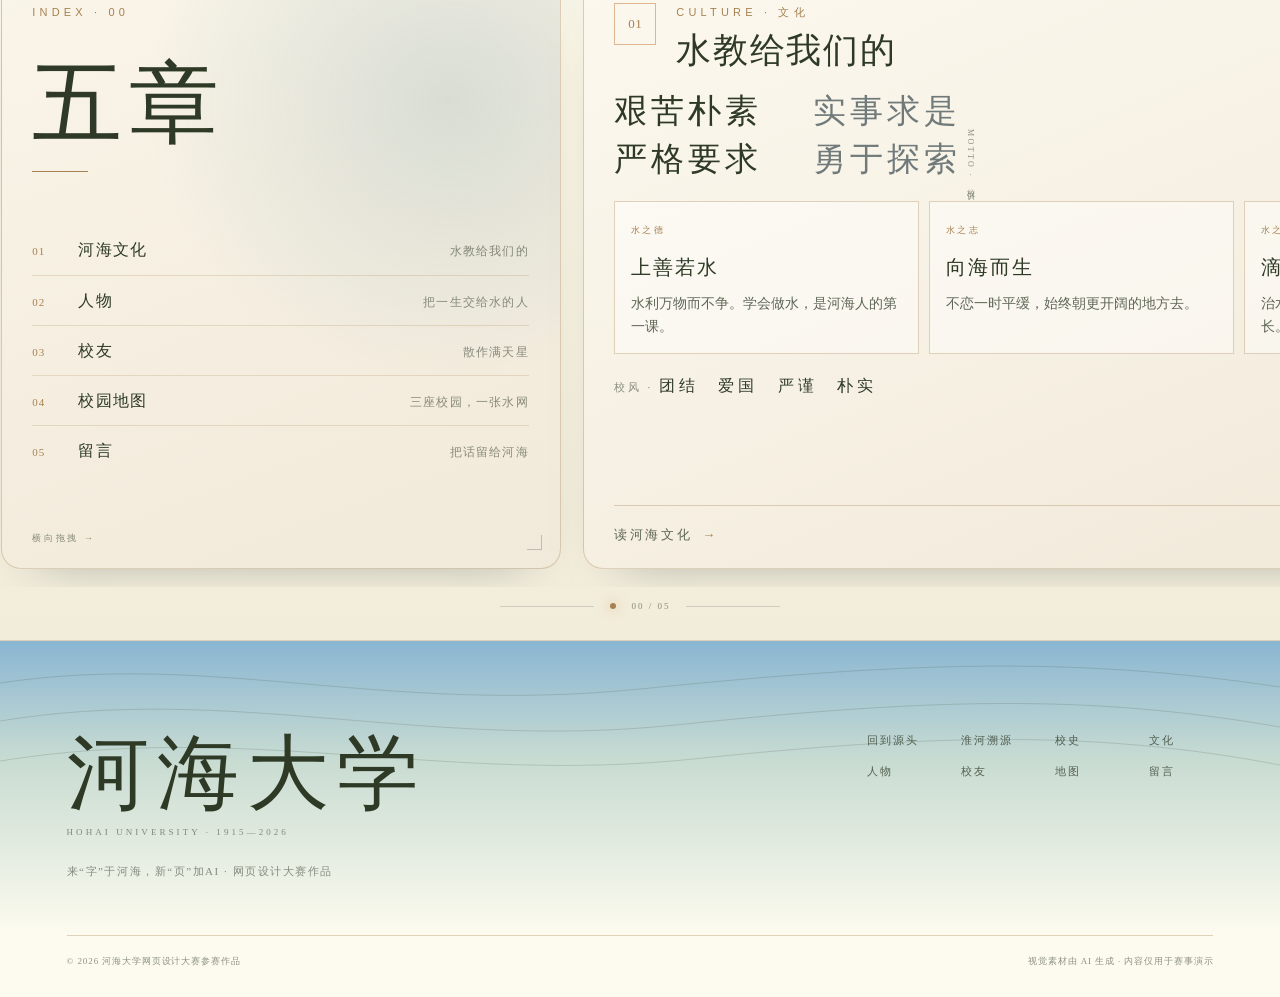
==== commit 8528cc05: "content: 建校年数统一为111年（百十一载/百十一华诞/111年办学）" ====
--- a/index.html
+++ b/index.html
@@ -3,8 +3,8 @@
 <head>
 <meta charset="UTF-8">
 <meta name="viewport" content="width=device-width, initial-scale=1, viewport-fit=cover">
-<title>河海大学 · 百十河海，向海而生</title>
-<meta name="description" content="来『字』于河海，新『页』加AI。以淮河溯源为叙事主线，用一条河的旅程，讲述河海大学百十年的来路与去向。">
+<title>河海大学 · 百十一载，向海而生</title>
+<meta name="description" content="来『字』于河海，新『页』加AI。以淮河溯源为叙事主线，用一条河的旅程，讲述河海大学百十一年的来路与去向。">
 <meta name="theme-color" content="#06131c">
 <link rel="icon" href="assets/img/emblem.png" type="image/png">
 <link rel="stylesheet" href="assets/css/style.css?v=20261108b">
@@ -189,7 +189,7 @@
         <li class="is-now">
           <span class="coda-year">2026</span>
           <div>
-            <h3>百十华诞</h3>
+            <h3>百十一华诞</h3>
             <p>从一滴水，到一条奔涌向海的河。</p>
           </div>
         </li>
@@ -354,7 +354,7 @@
             </header>
 
             <div class="alumni-stats">
-              <div><strong>110</strong><span>年办学</span></div>
+              <div><strong>111</strong><span>年办学</span></div>
               <div><strong>30万<sup>+</sup></strong><span>毕业生</span></div>
               <div><strong>30<sup>余</sup></strong><span>位两院院士</span></div>
             </div>
